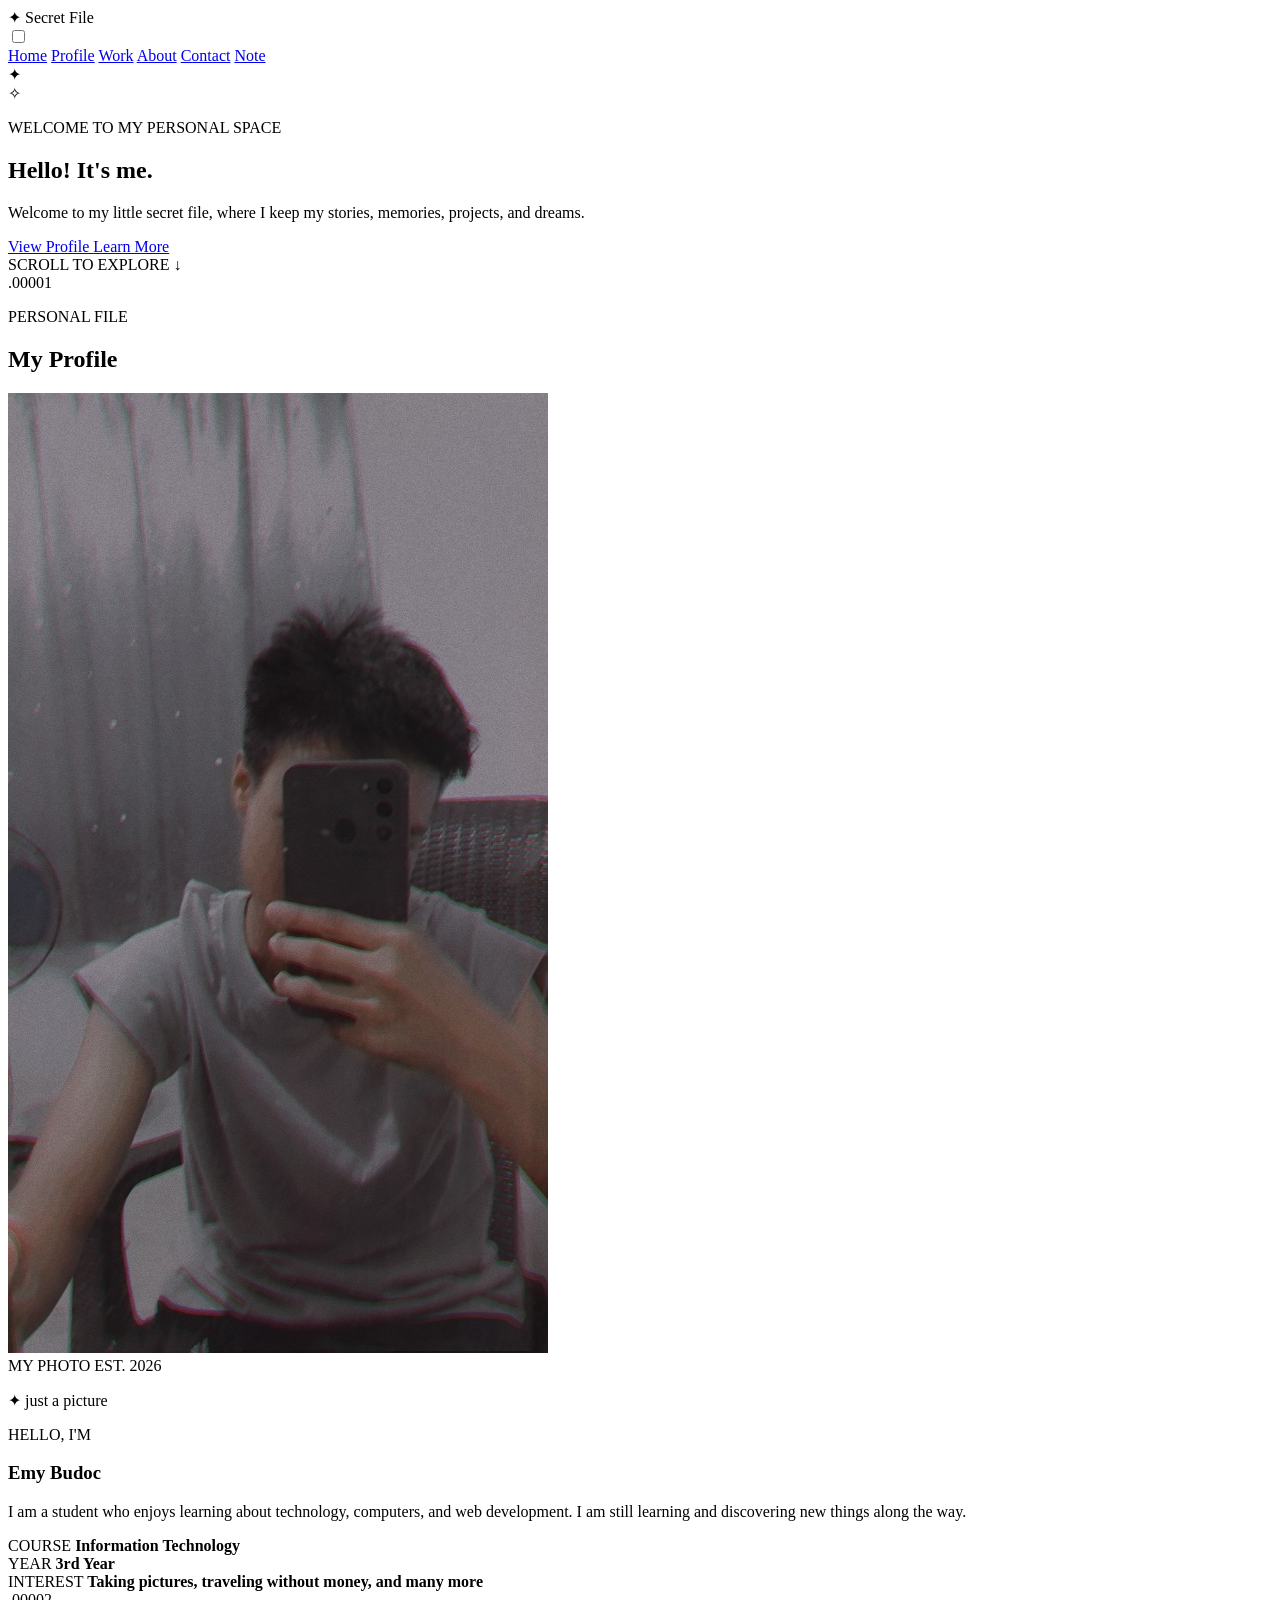
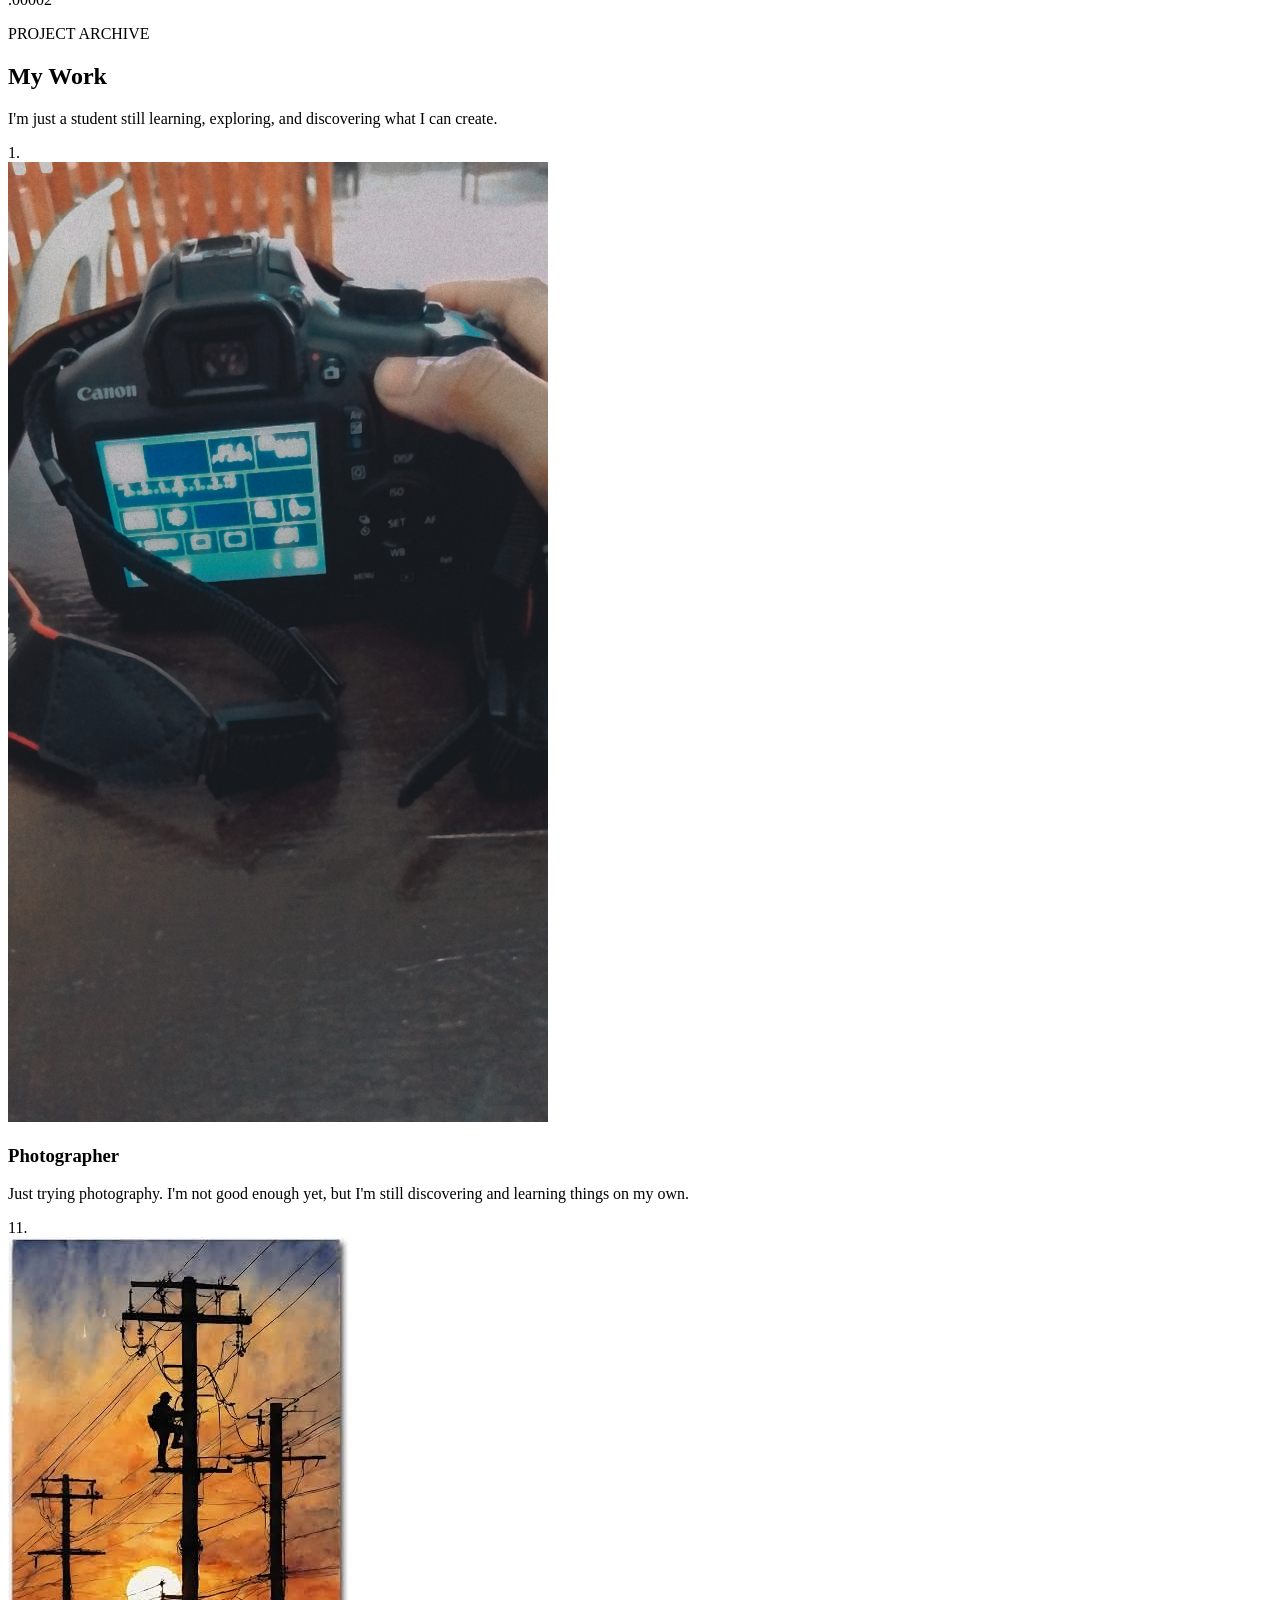
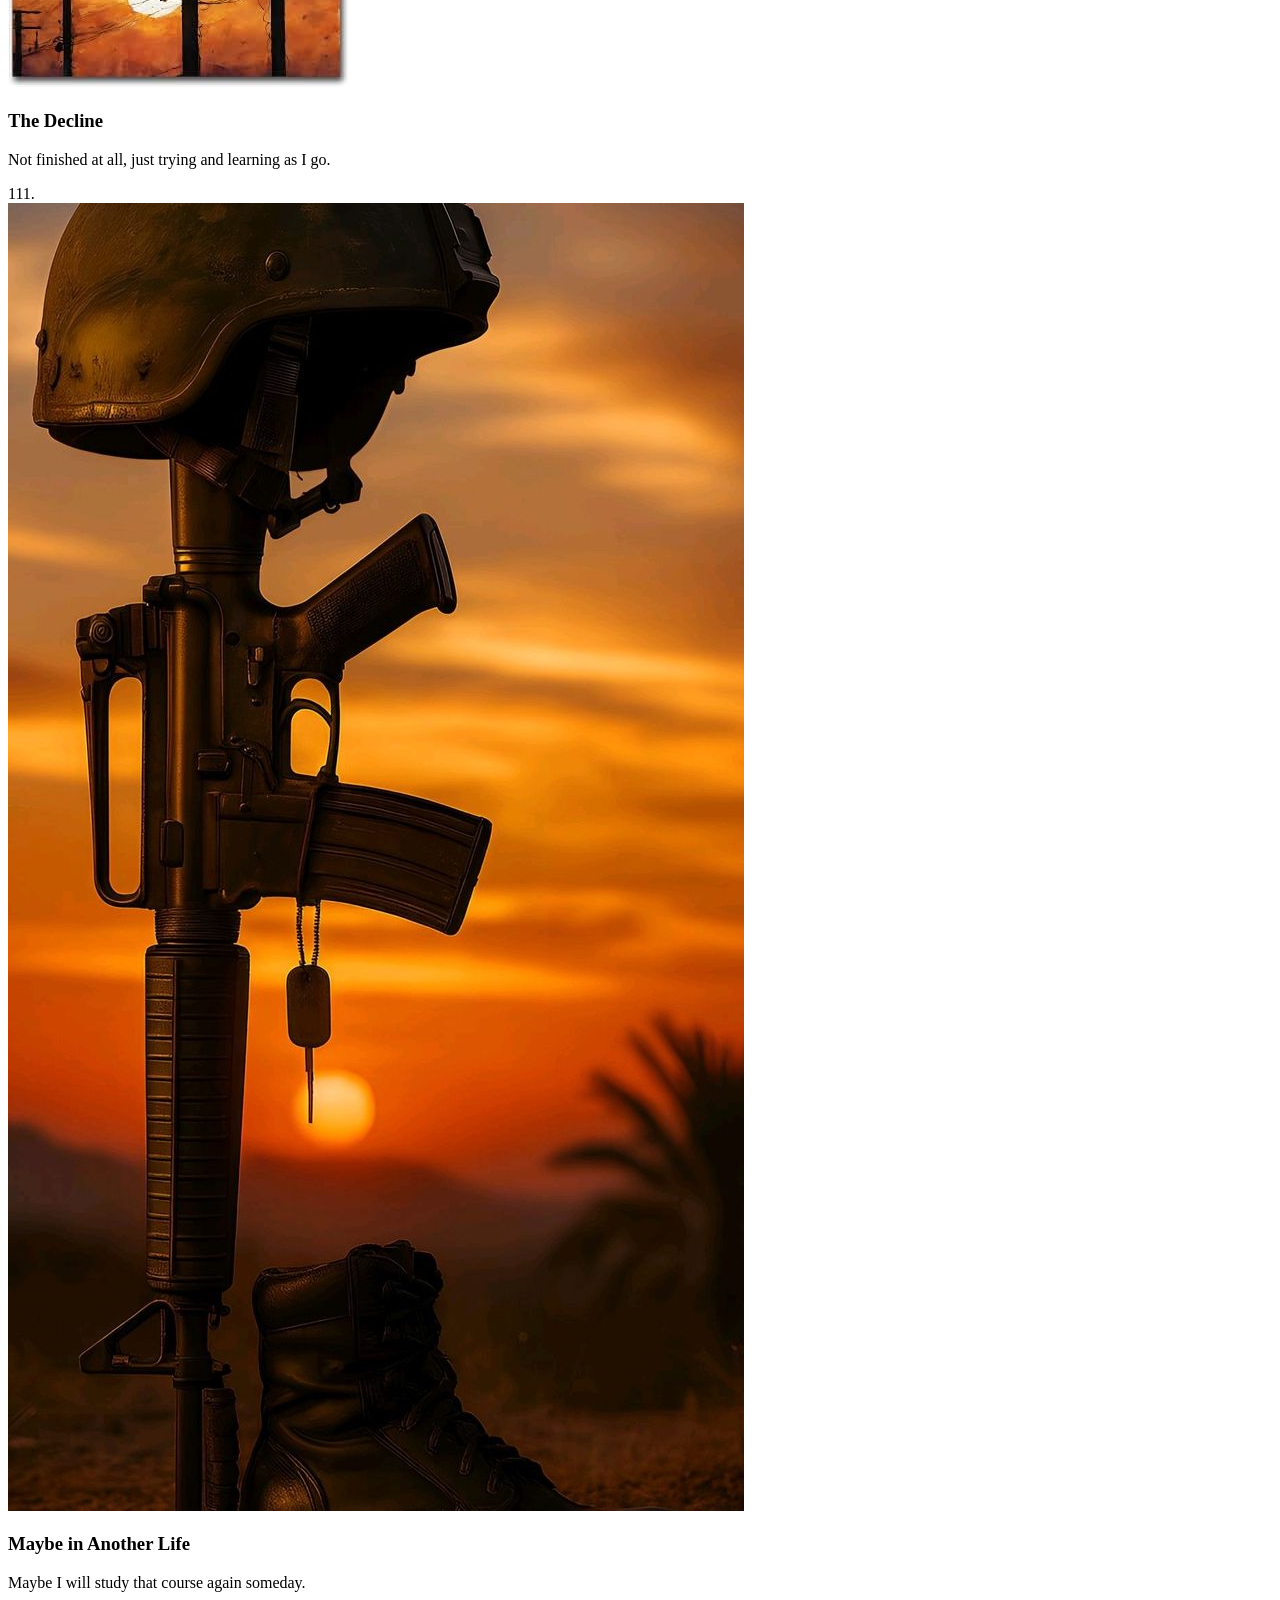
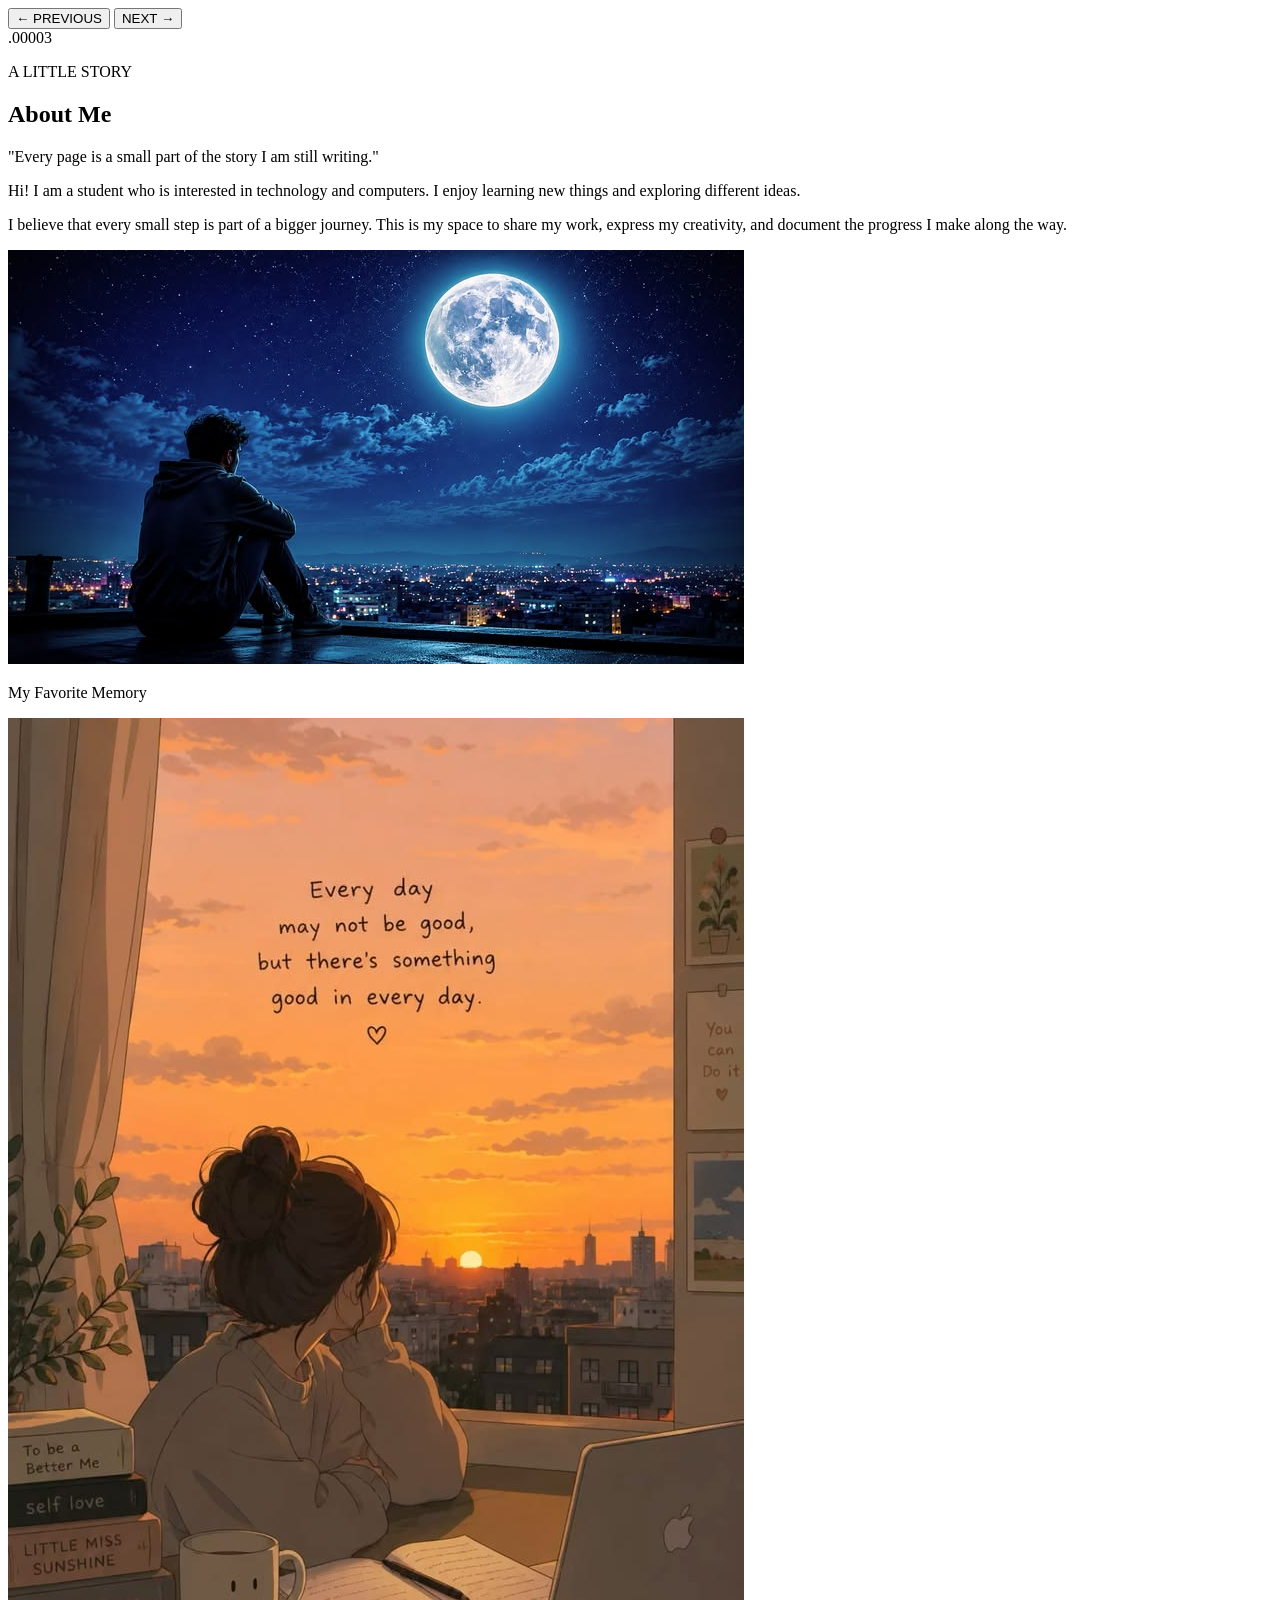
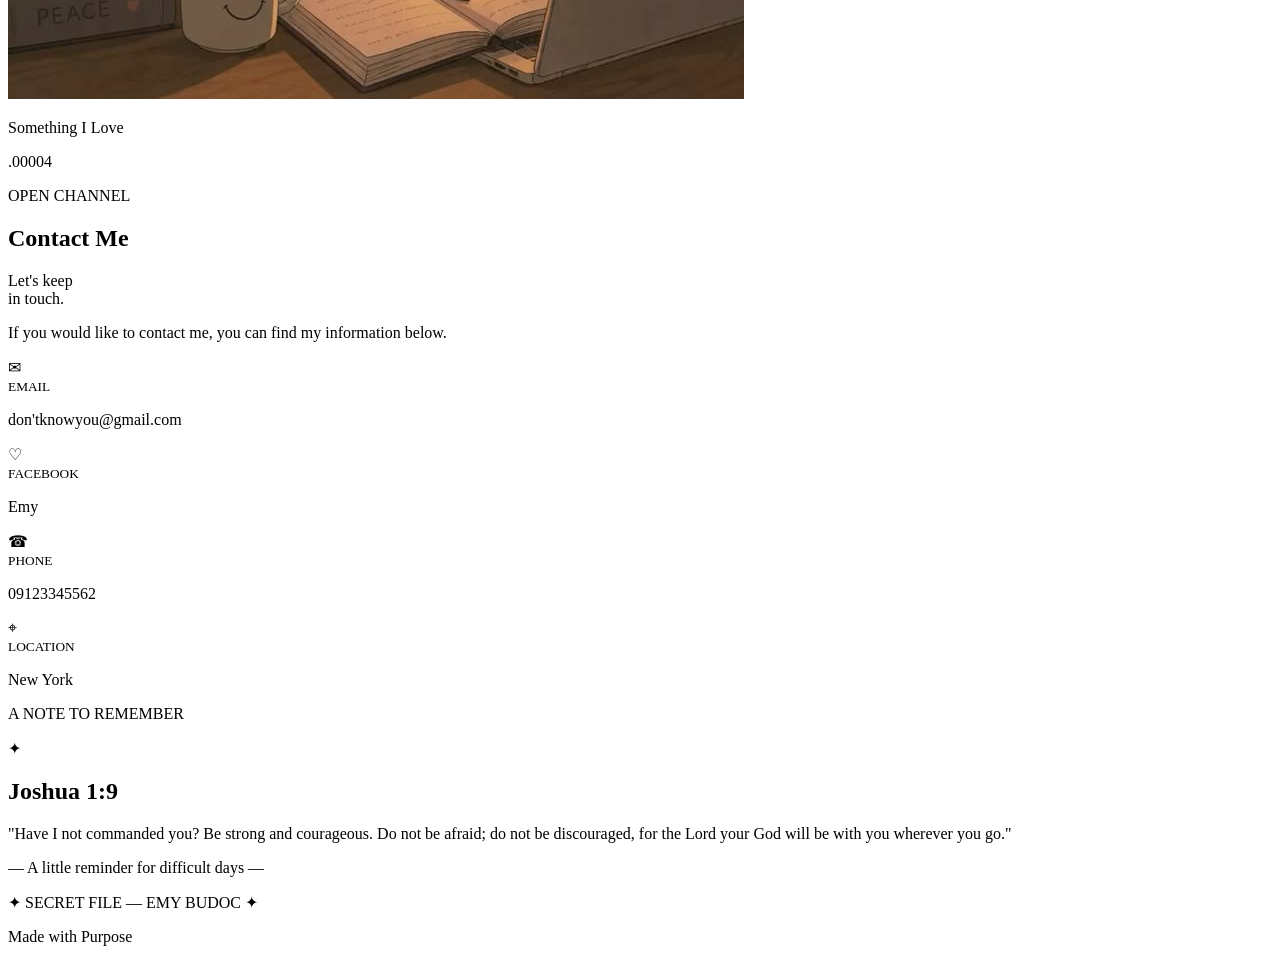
==== index.html @ 449c665f "Add files via upload" ====
<!DOCTYPE html>
<html lang="en">

<head>

    <meta charset="UTF-8">

    <meta name="viewport" content="width=device-width, initial-scale=1.0">

    <title>My Secret File | Emy Budoc</title>

    <link rel="stylesheet" href="Style.css">

    <!-- Google Fonts -->

    <link rel="preconnect" href="https://fonts.googleapis.com">

    <link rel="preconnect" href="https://fonts.gstatic.com" crossorigin>

    <link
        href="https://fonts.googleapis.com/css2?family=Cormorant+Garamond:wght@400;500;600;700&family=Poppins:wght@300;400;500;600&display=swap"
        rel="stylesheet">

</head>


<body>


    <!-- ================= HEADER ================= -->

    <header>

        <div class="logo">
            <span>✦</span> Secret File
        </div>


        <!-- Burger Menu -->

        <div class="menu">

            <input type="checkbox" id="burger">

            <label for="burger" class="burger-icon">

                <span></span>
                <span></span>
                <span></span>

            </label>


            <nav>

                <a href="#home">Home</a>

                <a href="#profile">Profile</a>

                <a href="#work">Work</a>

                <a href="#about">About</a>

                <a href="#contact">Contact</a>

                <a href="#note">Note</a>

            </nav>

        </div>

    </header>



    <!-- ================= HOME ================= -->

    <section class="welcome" id="home">

        <div class="home-decoration">
            ✦
        </div>

        <div class="home-decoration two">
            ✧
        </div>


        <div class="content">

            <p class="small-title">
                WELCOME TO MY PERSONAL SPACE
            </p>


            <h1>
                Hello!
                <span>It's me.</span>
            </h1>


            <div class="line"></div>


            <p class="home-text">

                Welcome to my little secret file,
                where I keep my stories, memories,
                projects, and dreams.

            </p>


            <div class="button">

                <a href="#profile" class="watch">
                    View Profile
                </a>


                <a href="#about" class="subscribe">
                    Learn More
                </a>

            </div>

        </div>


        <div class="scroll-text">
            SCROLL TO EXPLORE ↓
        </div>

    </section>



    <!-- ================= PROFILE ================= -->

    <section
        class="section profile-section"
        id="profile"
    >

        <div class="section-title">

            <span class="number">
                .00001
            </span>


            <div>

                <p class="mini-title">
                    PERSONAL FILE
                </p>


                <h2>
                    My Profile
                </h2>

            </div>

        </div>



        <div class="profile-content">


            <!-- Profile Picture -->

            <div class="profile-picture-area">

                <div class="picture-frame">

                    <div class="tape"></div>


                    <img
                        src="emy.jpg"
                        alt="My Profile Picture"
                    >


                    <div class="picture-caption">

                        <span>
                            MY PHOTO
                        </span>

                        <span>
                            EST. 2026
                        </span>

                    </div>

                </div>


                <p class="photo-note">
                    ✦ just a picture
                </p>

            </div>



            <!-- Profile Information -->

            <div class="profile-info">

                <p class="hello">
                    HELLO, I'M
                </p>


                <h3>

                    Emy

                    <span>
                        Budoc
                    </span>

                </h3>


                <p class="profile-description">

                    I am a student who enjoys learning about
                    technology, computers, and web development.
                    I am still learning and discovering new
                    things along the way.

                </p>



                <div class="profile-details">


                    <div class="detail">

                        <span>
                            COURSE
                        </span>

                        <strong>
                            Information Technology
                        </strong>

                    </div>


                    <div class="detail">

                        <span>
                            YEAR
                        </span>

                        <strong>
                            3rd Year
                        </strong>

                    </div>


                    <div class="detail">

                        <span>
                            INTEREST
                        </span>

                        <strong>
                            Taking pictures, traveling without
                            money, and many more
                        </strong>

                    </div>


                </div>

            </div>

        </div>

    </section>



    <!-- ================= WORK ================= -->

    <section
        class="section work-section"
        id="work"
    >


        <div class="section-title">

            <span class="number">
                .00002
            </span>


            <div>

                <p class="mini-title">
                    PROJECT ARCHIVE
                </p>


                <h2>
                    My Work
                </h2>

            </div>

        </div>



        <p class="section-intro">

            I'm just a student still learning, exploring,
            and discovering what I can create.

        </p>



        <!-- =================================================
             PROJECT SLIDER
        ================================================== -->

        <div
            class="work-container"
            id="workContainer"
        >


            <!-- ================= WORK 01 ================= -->

            <div class="work-card">

                <div class="card-number">
                    1.
                </div>


                <div class="work-photo">

                    <img
                        src="ems.jpg"
                        alt="Photography Project"
                    >

                </div>


                <h3>
                    Photographer
                </h3>


                <p>

                    Just trying photography. I'm not good enough
                    yet, but I'm still discovering and learning
                    things on my own.

                </p>


                <span class="card-line"></span>

            </div>



            <!-- ================= WORK 02 ================= -->

            <div class="work-card">

                <div class="card-number">
                    11.
                </div>


                <div class="work-photo">

                    <img
                        src="kkk.jpeg"
                        alt="My Project"
                    >

                </div>


                <h3>
                    The Decline
                </h3>


                <p>

                    Not finished at all, just trying and learning
                    as I go.

                </p>


                <span class="card-line"></span>

            </div>



            <!-- ================= WORK 03 ================= -->

            <div class="work-card">

                <div class="card-number">
                    111.
                </div>


                <div class="work-photo">

                    <img
                        src="ttt.jpeg"
                        alt="My Project"
                    >

                </div>


                <h3>
                    Maybe in Another Life
                </h3>


                <p>

                    Maybe I will study that course again someday.

                </p>


                <span class="card-line"></span>

            </div>


        </div>



        <!-- =================================================
             PREVIOUS / NEXT BUTTONS
        ================================================== -->

        <div class="work-next">

            <button
                type="button"
                id="workPrev"
            >
                ← PREVIOUS
            </button>


            <button
                type="button"
                id="workNext"
            >
                NEXT →
            </button>

        </div>


    </section>



    <!-- ================= ABOUT ================= -->

    <section
        class="section about-section"
        id="about"
    >


        <div class="section-title">

            <span class="number">
                .00003
            </span>


            <div>

                <p class="mini-title">
                    A LITTLE STORY
                </p>


                <h2>
                    About Me
                </h2>

            </div>

        </div>



        <div class="about-content">


            <div class="about-text">

                <p class="quote">

                    "Every page is a small part of the
                    story I am still writing."

                </p>


                <p>

                    Hi! I am a student who is interested in
                    technology and computers. I enjoy learning
                    new things and exploring different ideas.

                </p>


                <p>

                    I believe that every small step is part
                    of a bigger journey. This is my space to
                    share my work, express my creativity,
                    and document the progress I make along
                    the way.

                </p>

            </div>



            <div class="about-gallery">


                <!-- PHOTO 01 -->

                <div class="about-photo photo-one">

                    <div class="about-photo-image">

                        <img
                            src="jjj.jpg"
                            alt="My Favorite Memory"
                        >

                    </div>


                    <p>
                        My Favorite Memory
                    </p>

                </div>



                <!-- PHOTO 02 -->

                <div class="about-photo photo-three">

                    <div class="about-photo-image">

                        <img
                            src="aaa.jpeg"
                            alt="Something I Love"
                        >

                    </div>


                    <p>
                        Something I Love
                    </p>

                </div>


            </div>

        </div>

    </section>



    <!-- ================= CONTACT ================= -->

    <section
        class="section contact-section"
        id="contact"
    >


        <div class="section-title">

            <span class="number">
                .00004
            </span>


            <div>

                <p class="mini-title">
                    OPEN CHANNEL
                </p>


                <h2>
                    Contact Me
                </h2>

            </div>

        </div>



        <div class="contact-content">


            <div class="contact-intro">

                <p class="contact-big">

                    Let's keep<br>

                    <span>
                        in touch.
                    </span>

                </p>


                <p>

                    If you would like to contact me,
                    you can find my information below.

                </p>

            </div>



            <div class="contact-list">


                <div class="contact-item">

                    <span class="contact-icon">
                        ✉
                    </span>


                    <div>

                        <small>
                            EMAIL
                        </small>


                        <p>
                            don'tknowyou@gmail.com
                        </p>

                    </div>

                </div>



                <div class="contact-item">

                    <span class="contact-icon">
                        ♡
                    </span>


                    <div>

                        <small>
                            FACEBOOK
                        </small>


                        <p>
                            Emy
                        </p>

                    </div>

                </div>



                <div class="contact-item">

                    <span class="contact-icon">
                        ☎
                    </span>


                    <div>

                        <small>
                            PHONE
                        </small>


                        <p>
                            09123345562
                        </p>

                    </div>

                </div>



                <div class="contact-item">

                    <span class="contact-icon">
                        ⌖
                    </span>


                    <div>

                        <small>
                            LOCATION
                        </small>


                        <p>
                            New York
                        </p>

                    </div>

                </div>


            </div>

        </div>

    </section>



    <!-- ================= NOTE ================= -->

    <section
        class="section note-section"
        id="note"
    >


        <div class="note-paper">

            <div class="paper-tape"></div>


            <p class="note-label">
                A NOTE TO REMEMBER
            </p>


            <div class="note-star">
                ✦
            </div>


            <h2>
                Joshua 1:9
            </h2>


            <div class="note-line"></div>


            <p class="verse">

                "Have I not commanded you? Be strong and courageous.
                Do not be afraid; do not be discouraged, for the
                Lord your God will be with you wherever you go."

            </p>


            <p class="note-footer">

                — A little reminder for difficult days —

            </p>

        </div>

    </section>



    <!-- ================= FOOTER ================= -->

    <footer>

        <p>
            ✦ SECRET FILE — EMY BUDOC ✦
        </p>


        <p class="footer-small">
            Made with Purpose
        </p>

    </footer>



    <!-- =================================================
         PROJECT SLIDER JAVASCRIPT
    ================================================== -->

    <script>

        const workContainer =
            document.getElementById("workContainer");

        const workNext =
            document.getElementById("workNext");

        const workPrev =
            document.getElementById("workPrev");


        /*
         * NEXT PROJECT
         */

        workNext.addEventListener("click", function () {

            const card =
                workContainer.querySelector(".work-card");

            if (!card) return;


            const cardWidth =
                card.offsetWidth;

            const gap = 15;


            workContainer.scrollBy({

                left:
                    cardWidth + gap,

                behavior:
                    "smooth"

            });

        });



        /*
         * PREVIOUS PROJECT
         */

        workPrev.addEventListener("click", function () {

            const card =
                workContainer.querySelector(".work-card");

            if (!card) return;


            const cardWidth =
                card.offsetWidth;

            const gap = 15;


            workContainer.scrollBy({

                left:
                    -(cardWidth + gap),

                behavior:
                    "smooth"

            });

        });

    </script>


</body>

</html>
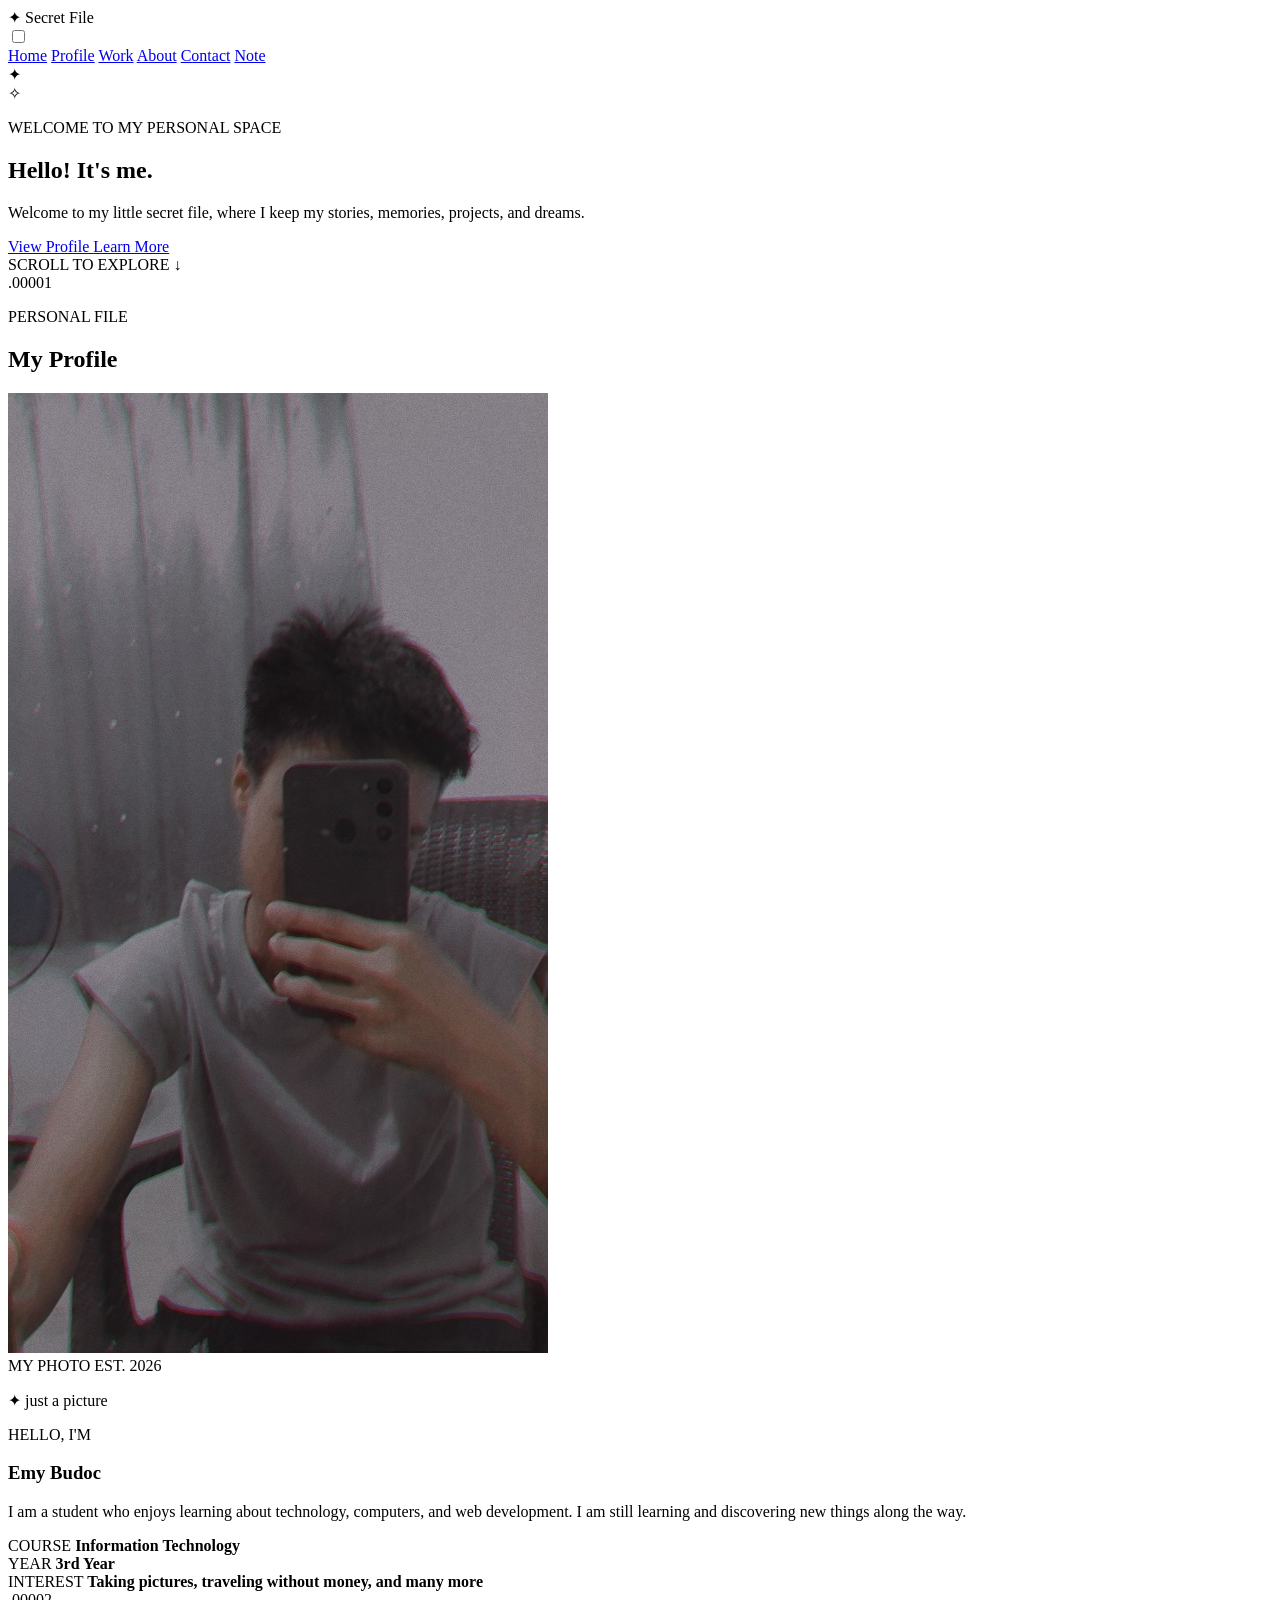
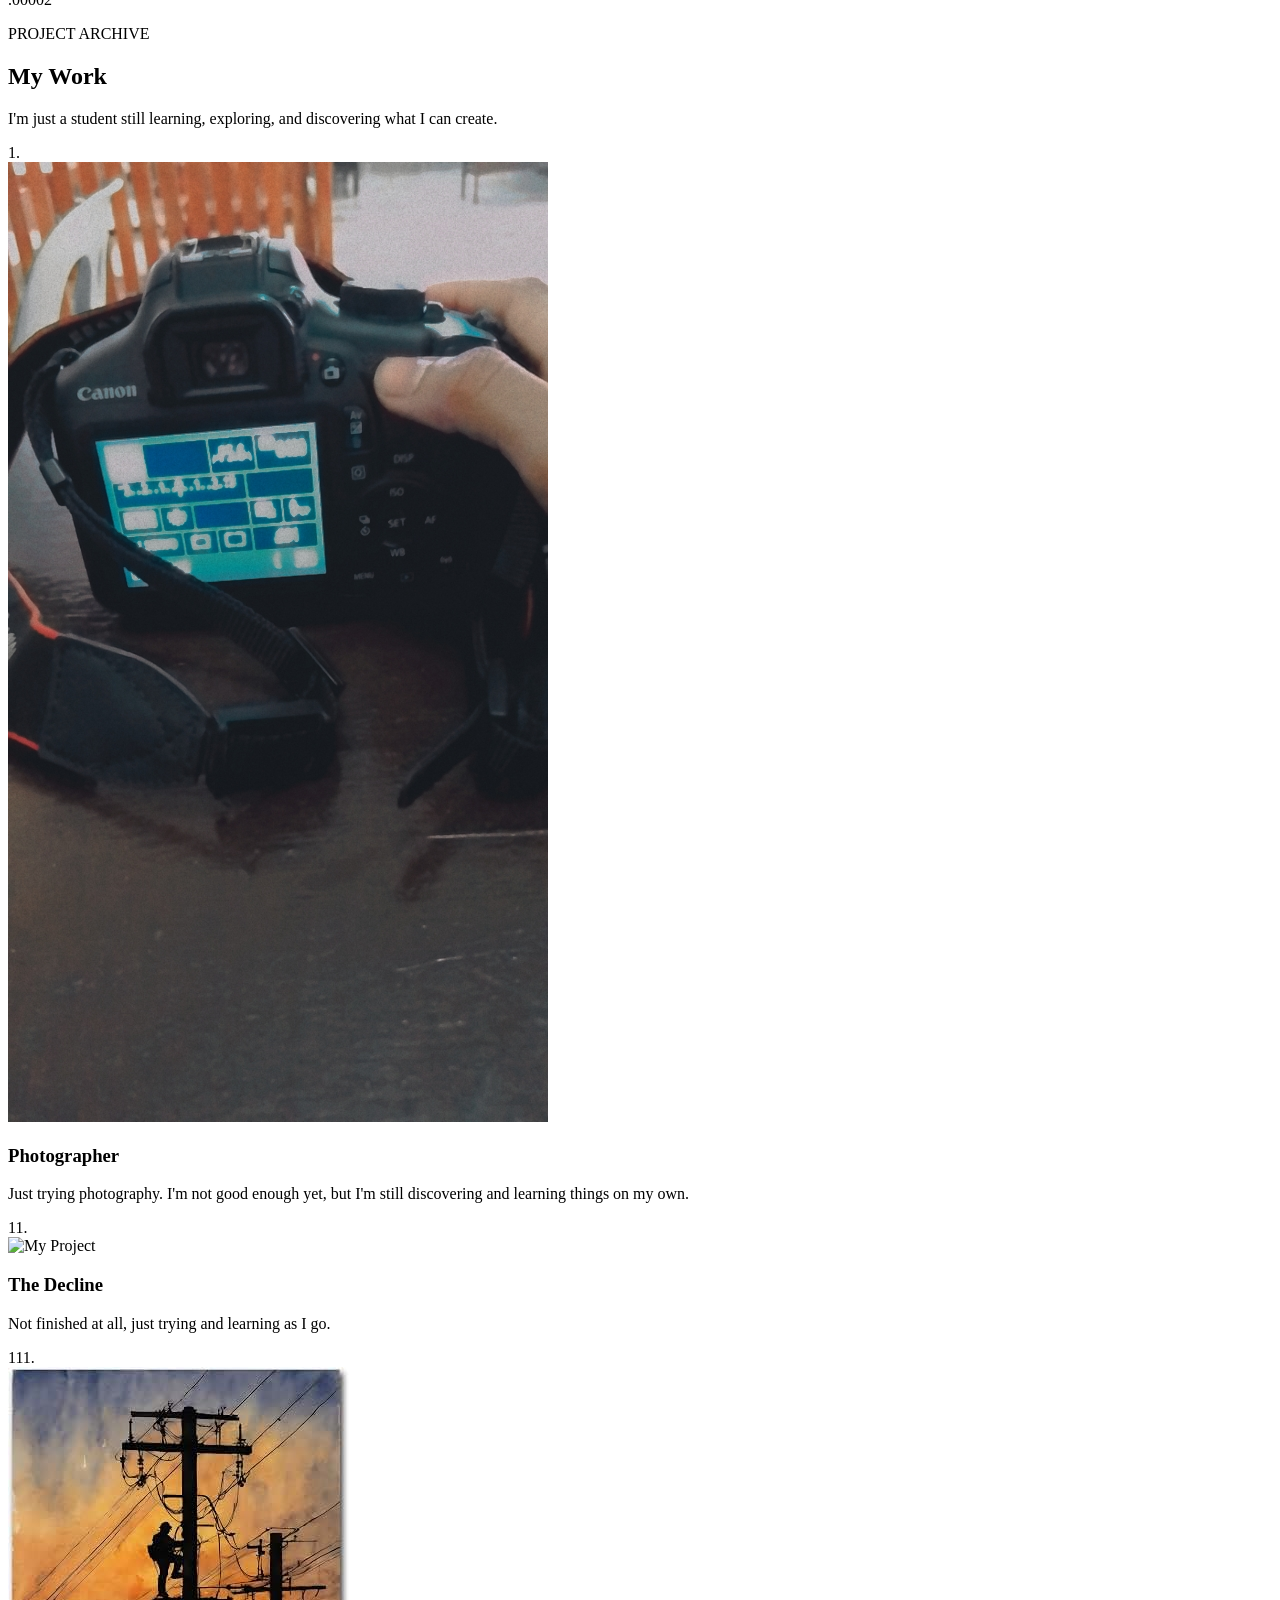
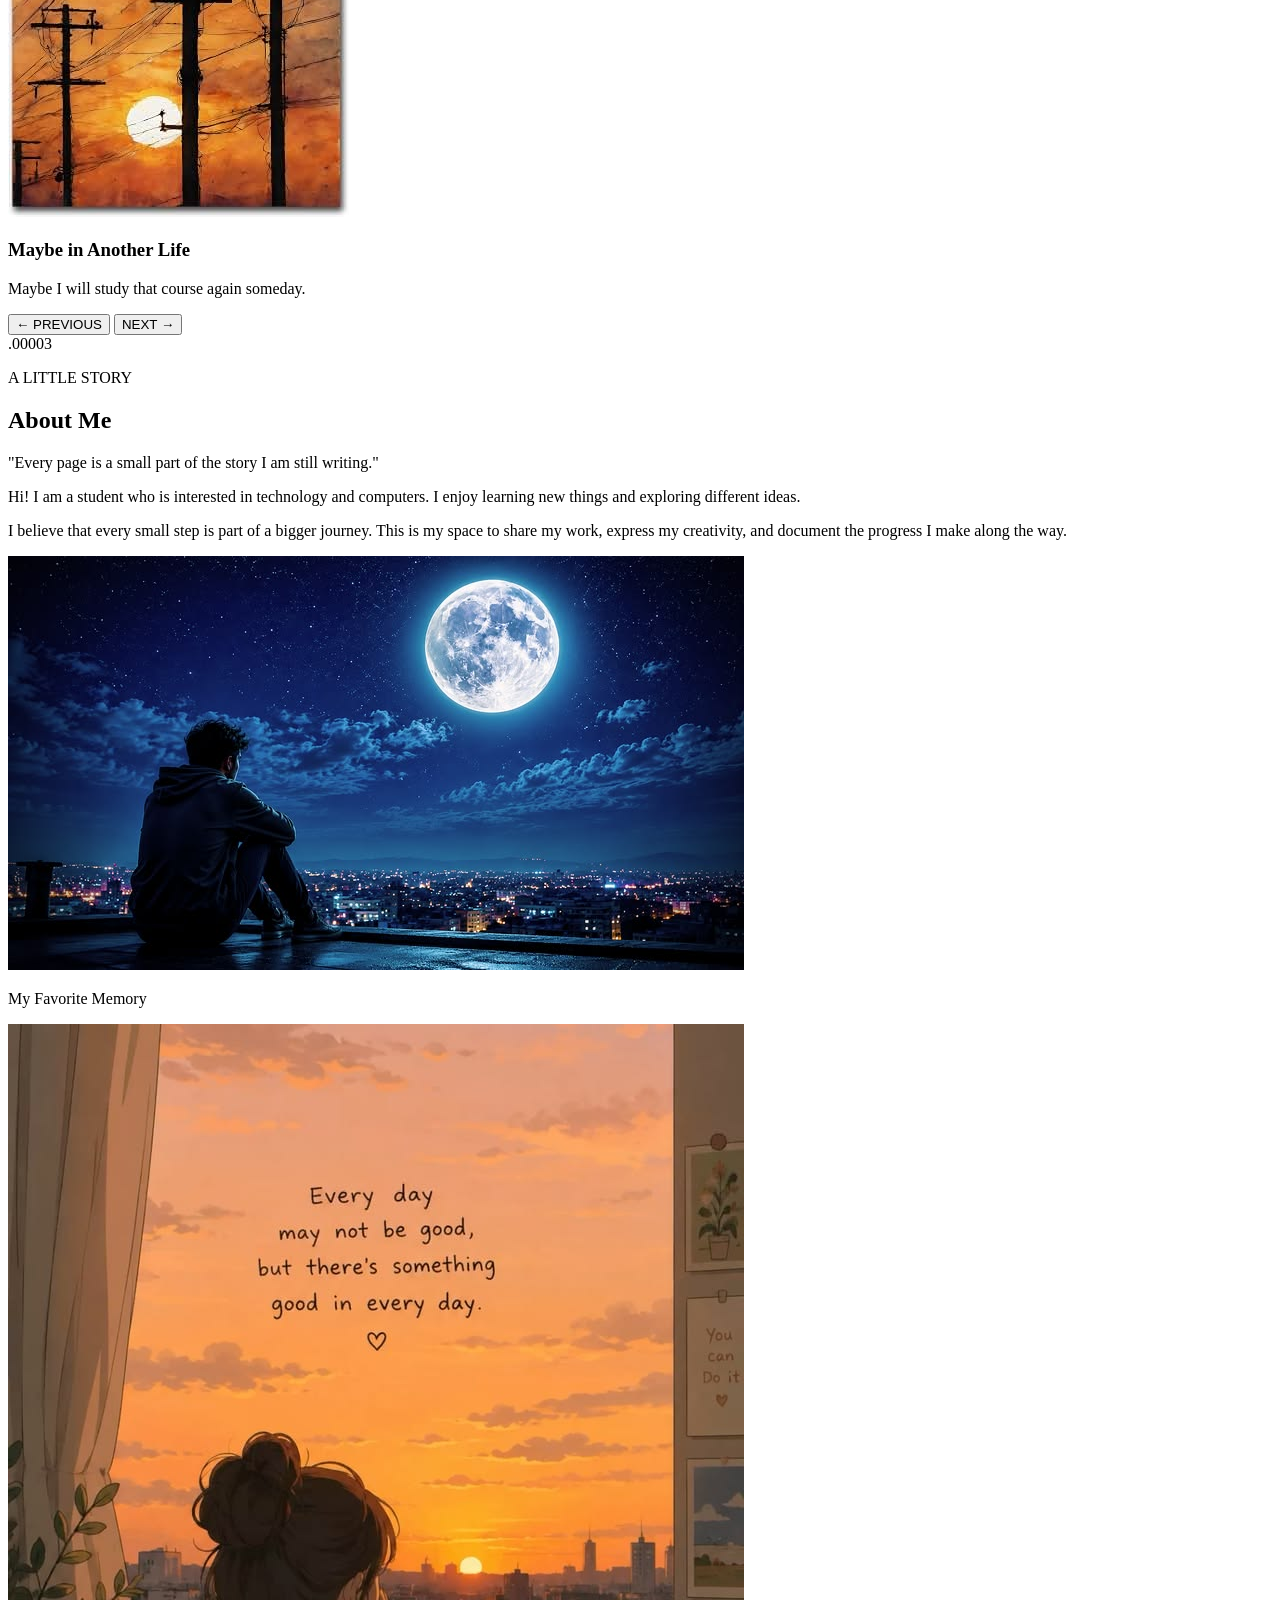
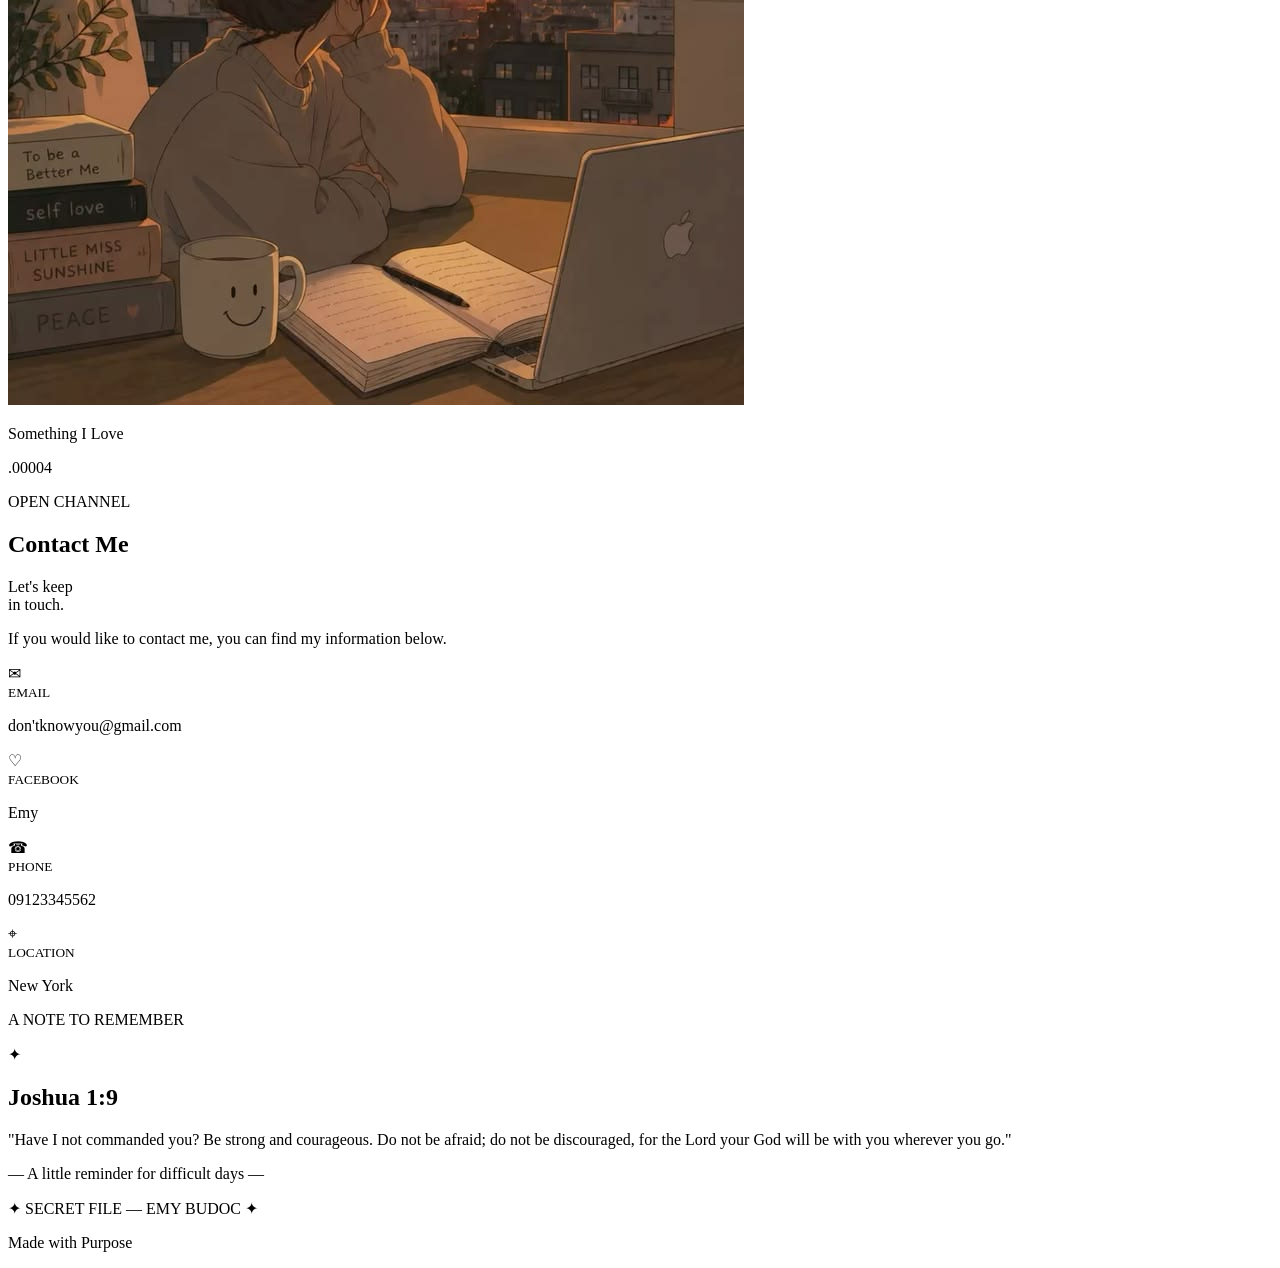
==== commit a8ded825: "commit" ====
--- a/index.html
+++ b/index.html
@@ -393,7 +393,7 @@
                 <div class="work-photo">
 
                     <img
-                        src="kkk.jpeg"
+                        src="jjj.jpeg"
                         alt="My Project"
                     >
 
@@ -431,7 +431,7 @@
                 <div class="work-photo">
 
                     <img
-                        src="ttt.jpeg"
+                        src="kkk.jpeg"
                         alt="My Project"
                     >
 
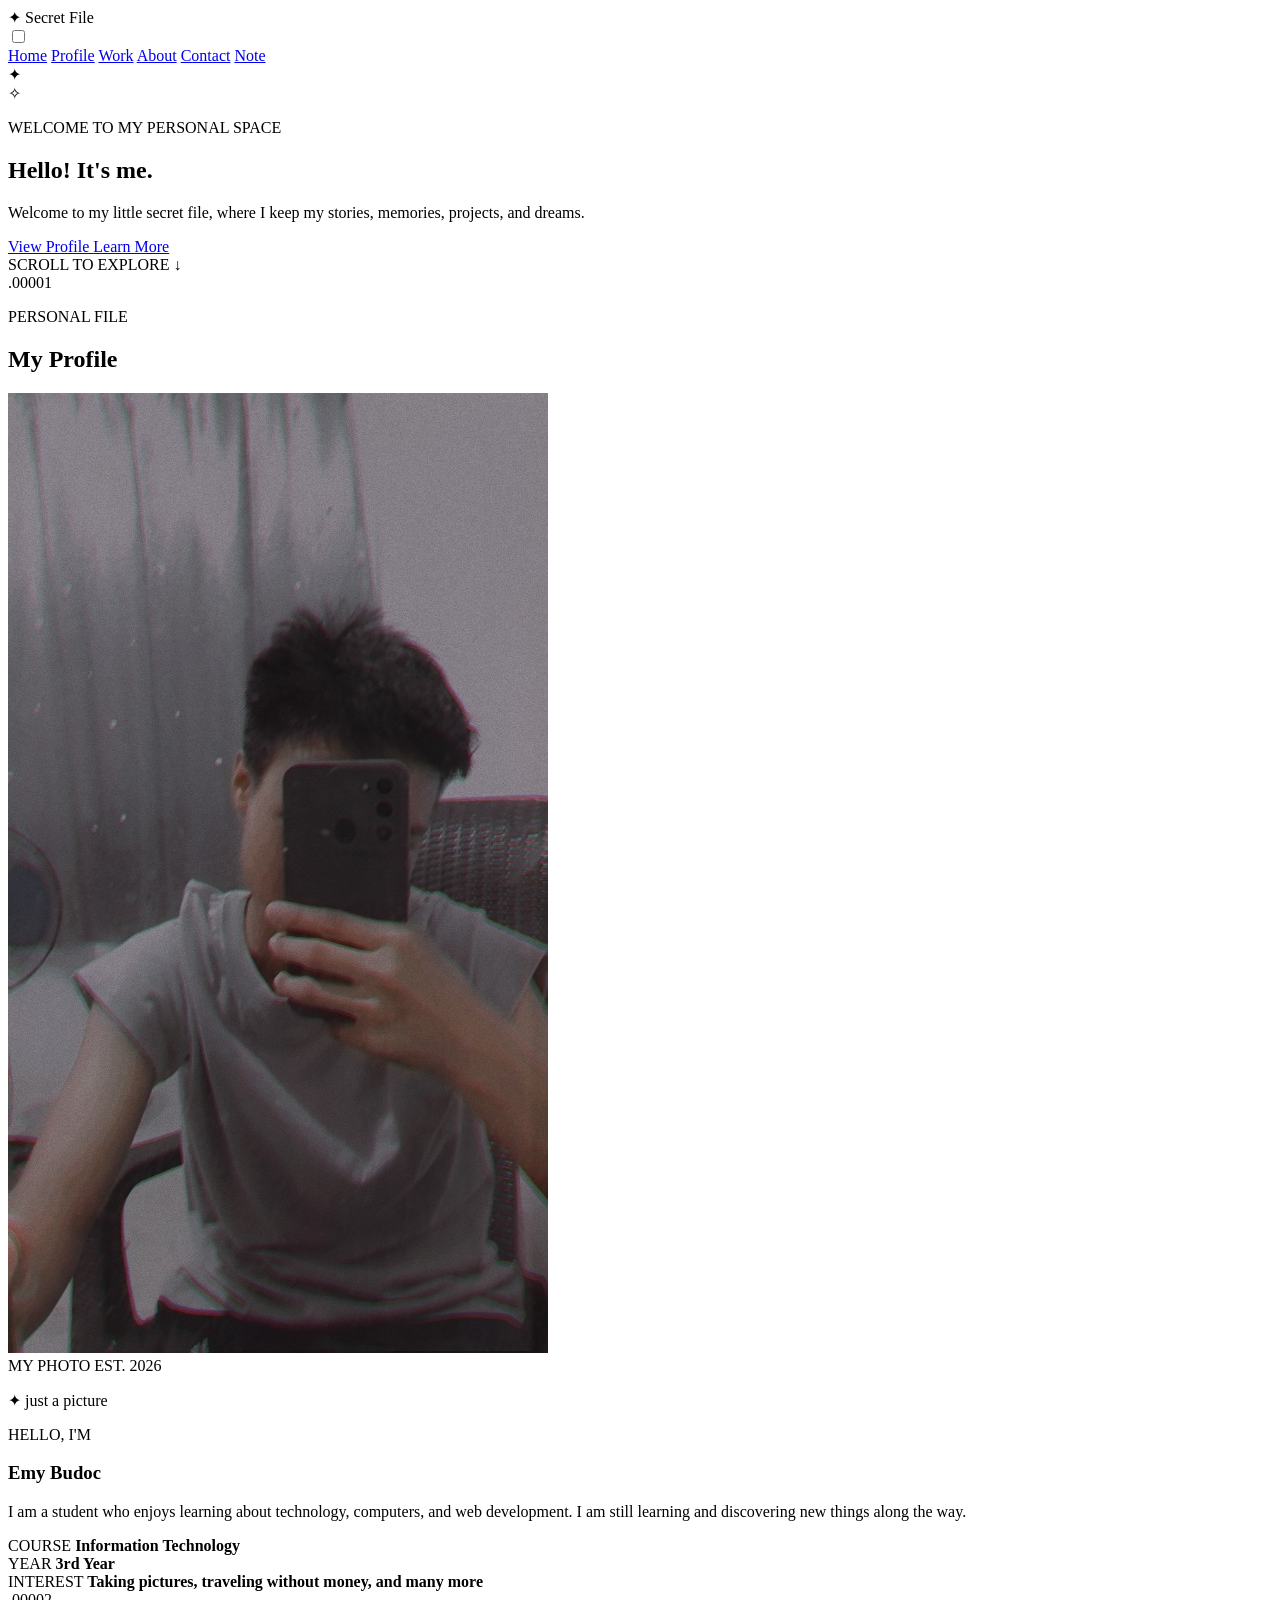
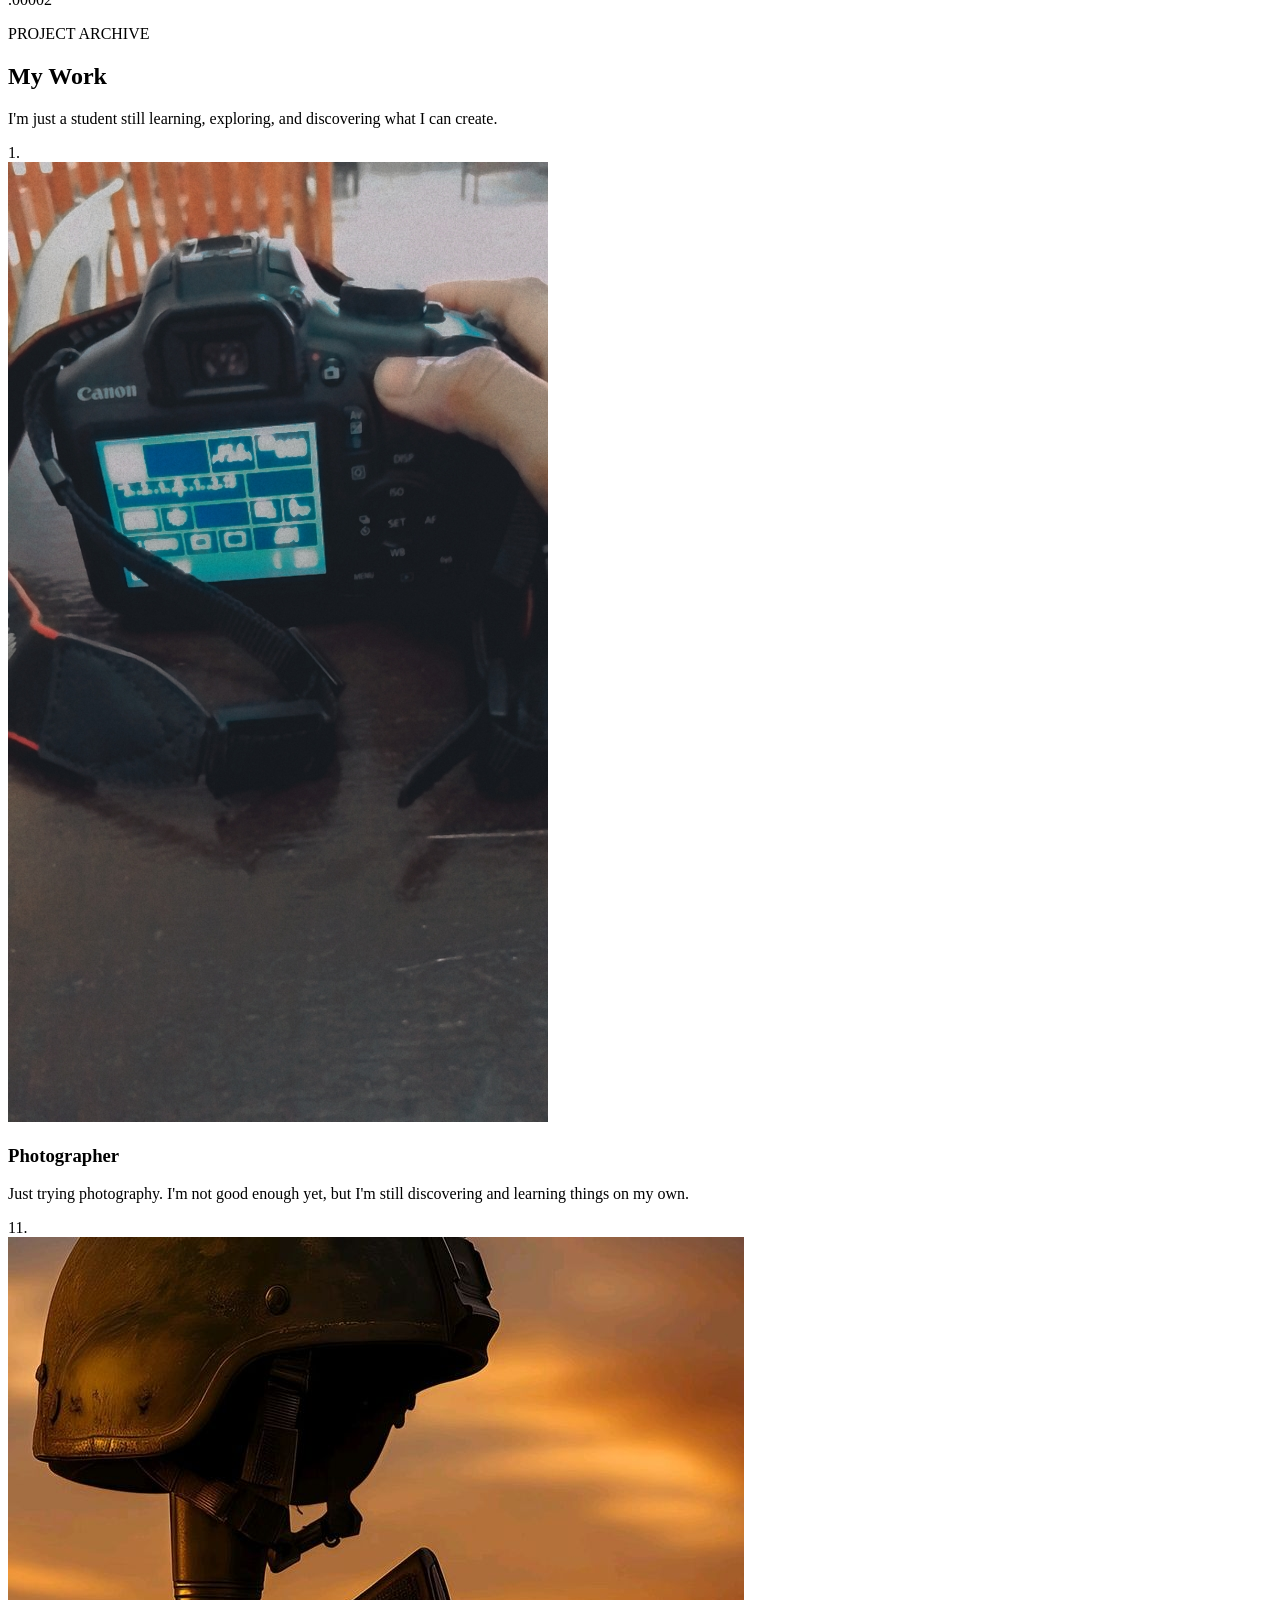
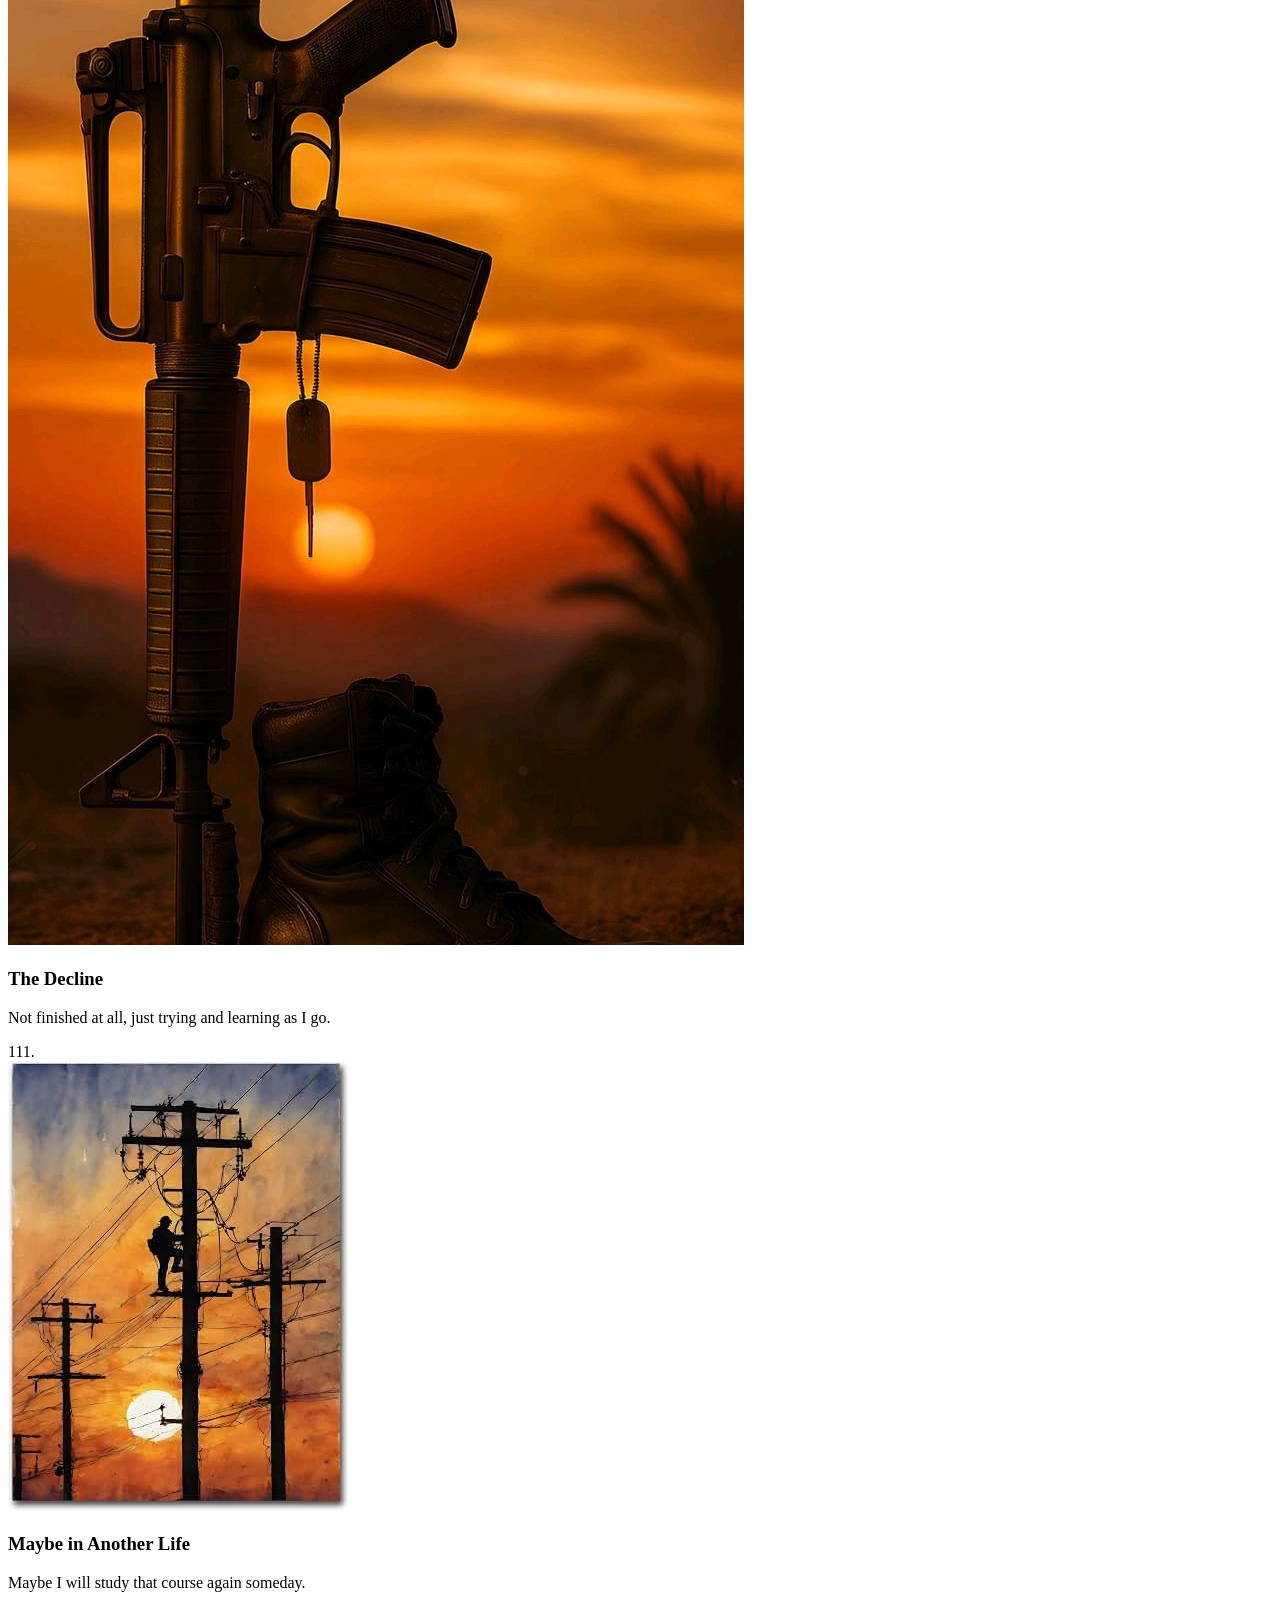
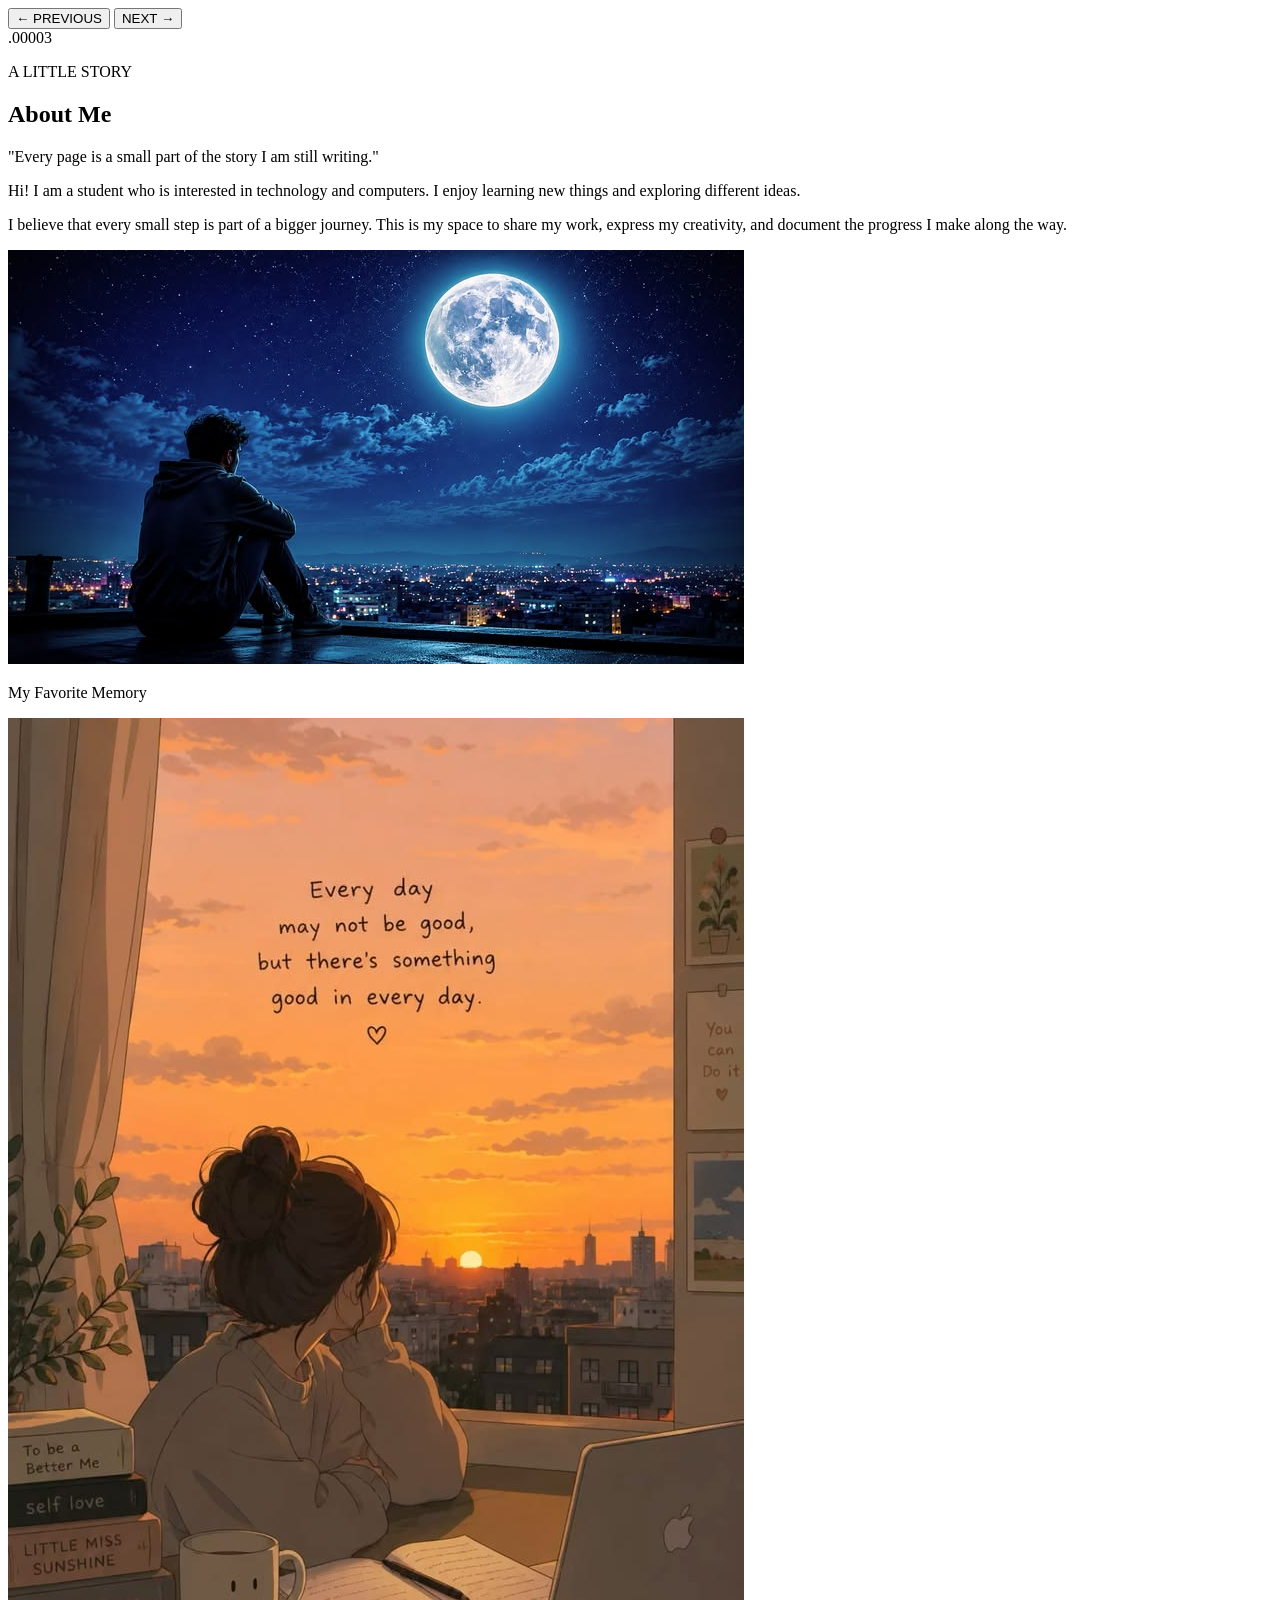
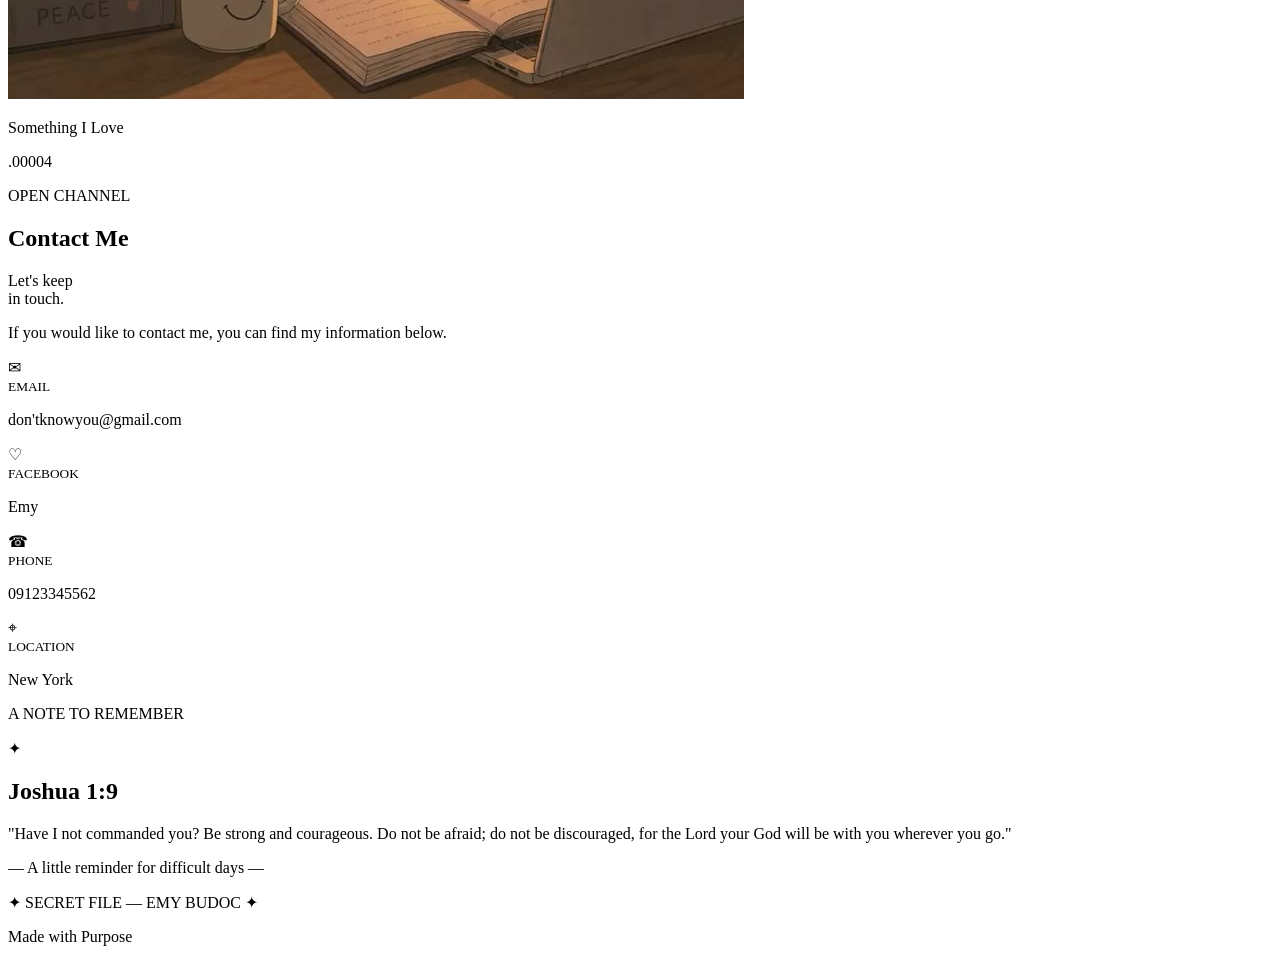
==== commit 0ff6fd52: "commit" ====
--- a/index.html
+++ b/index.html
@@ -393,7 +393,7 @@
                 <div class="work-photo">
 
                     <img
-                        src="jjj.jpeg"
+                        src="ttt.jpeg"
                         alt="My Project"
                     >
 
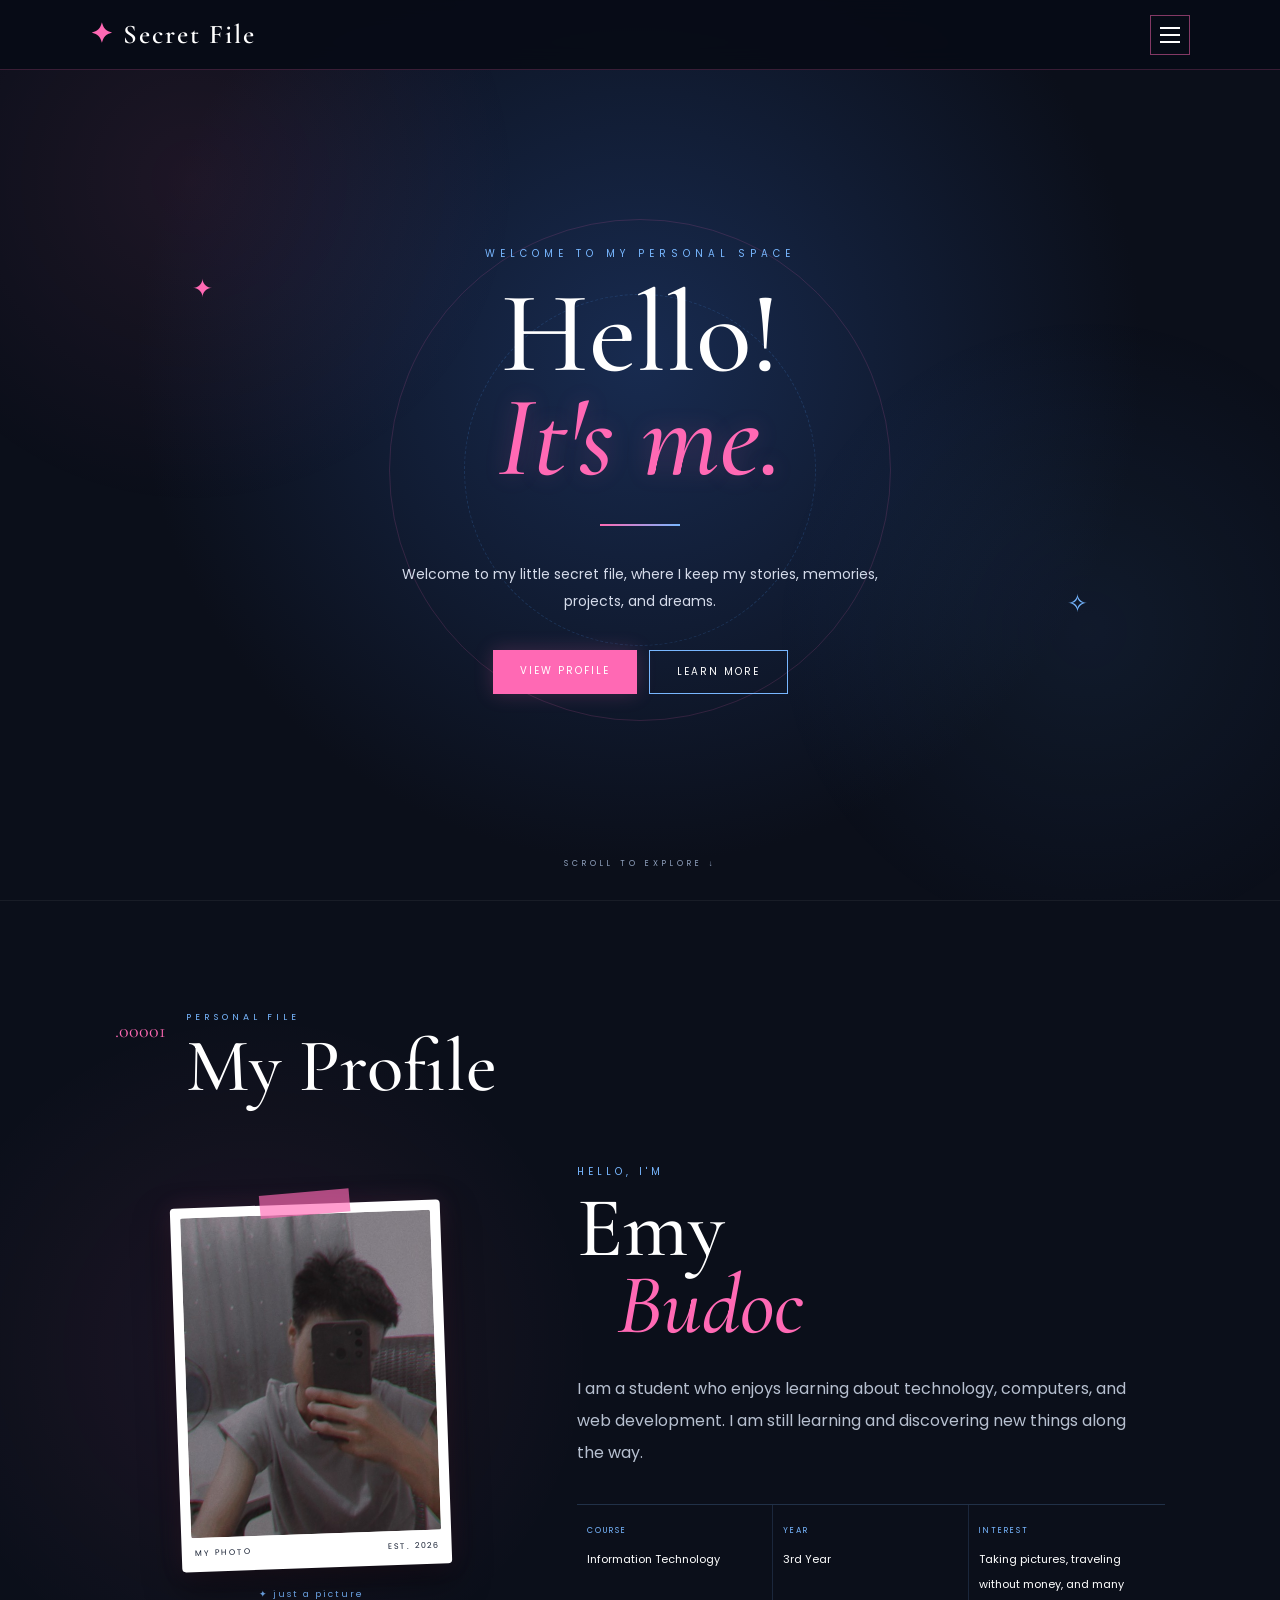
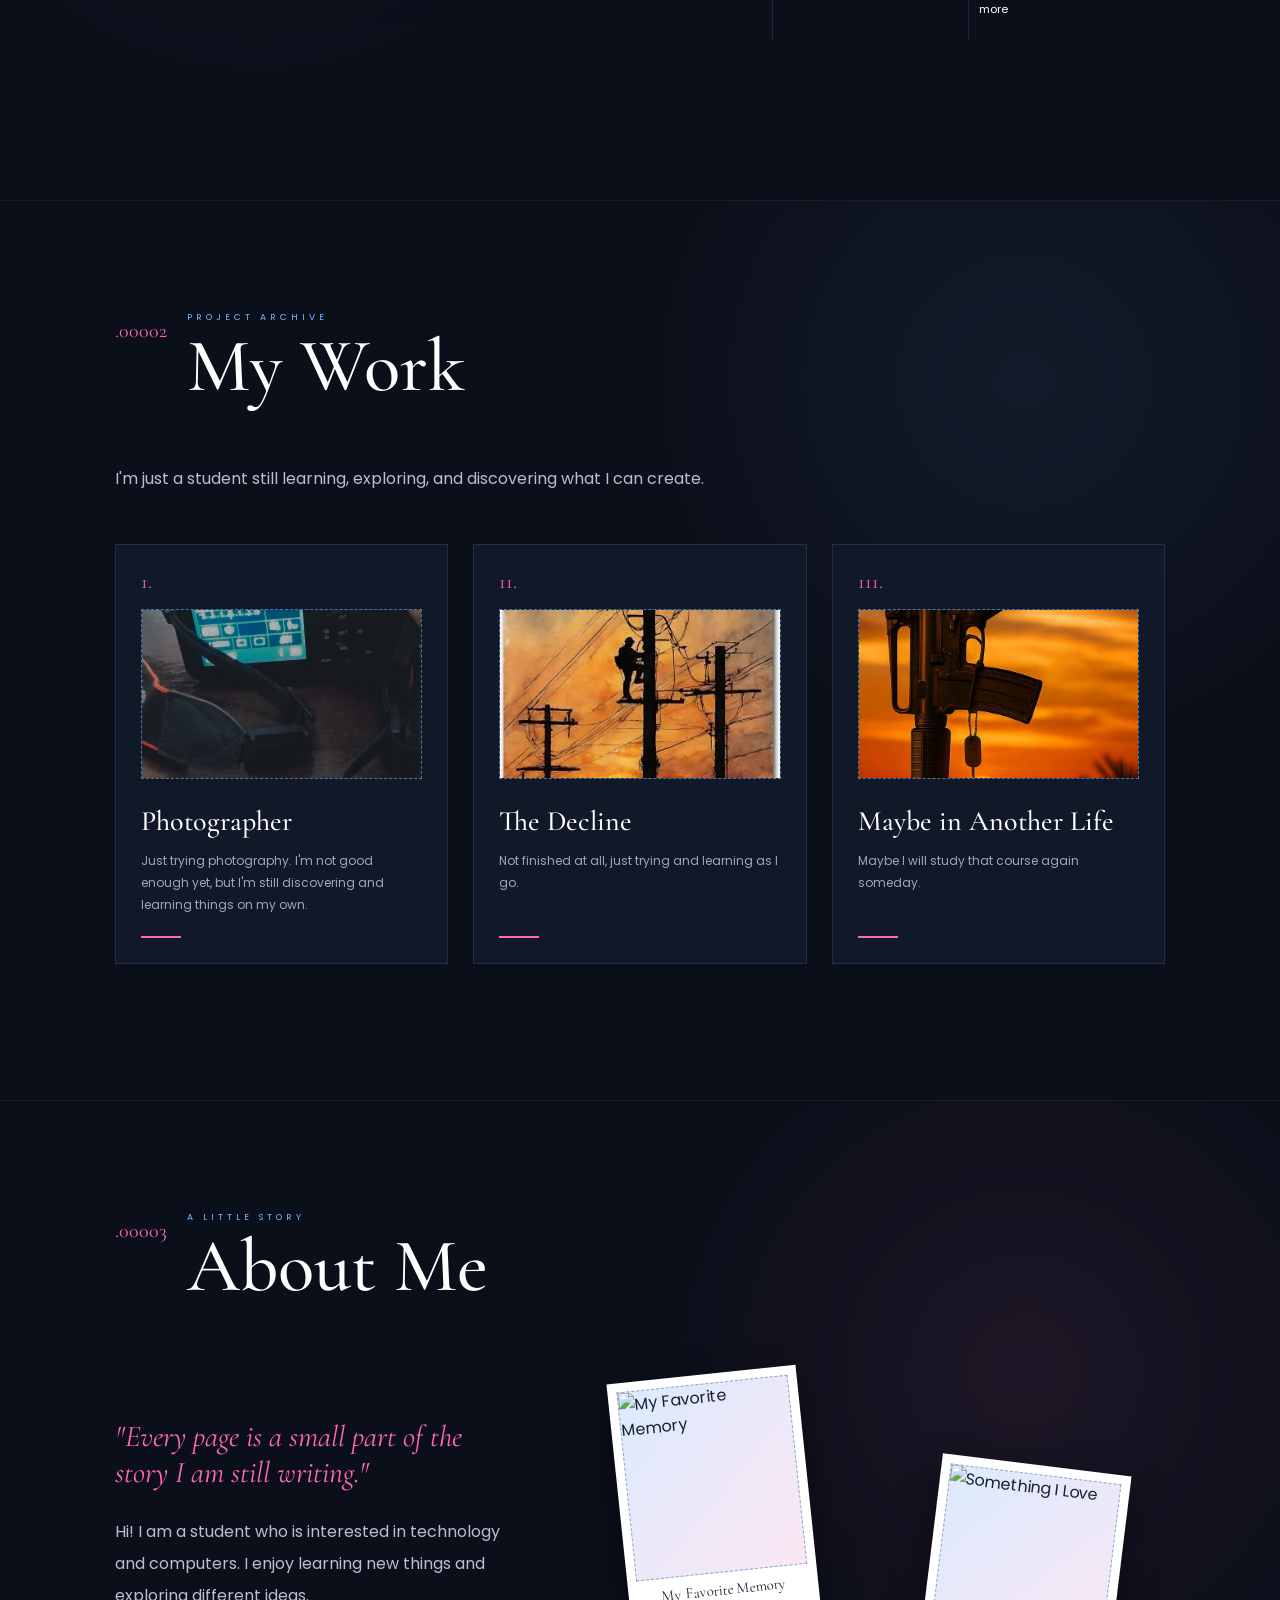
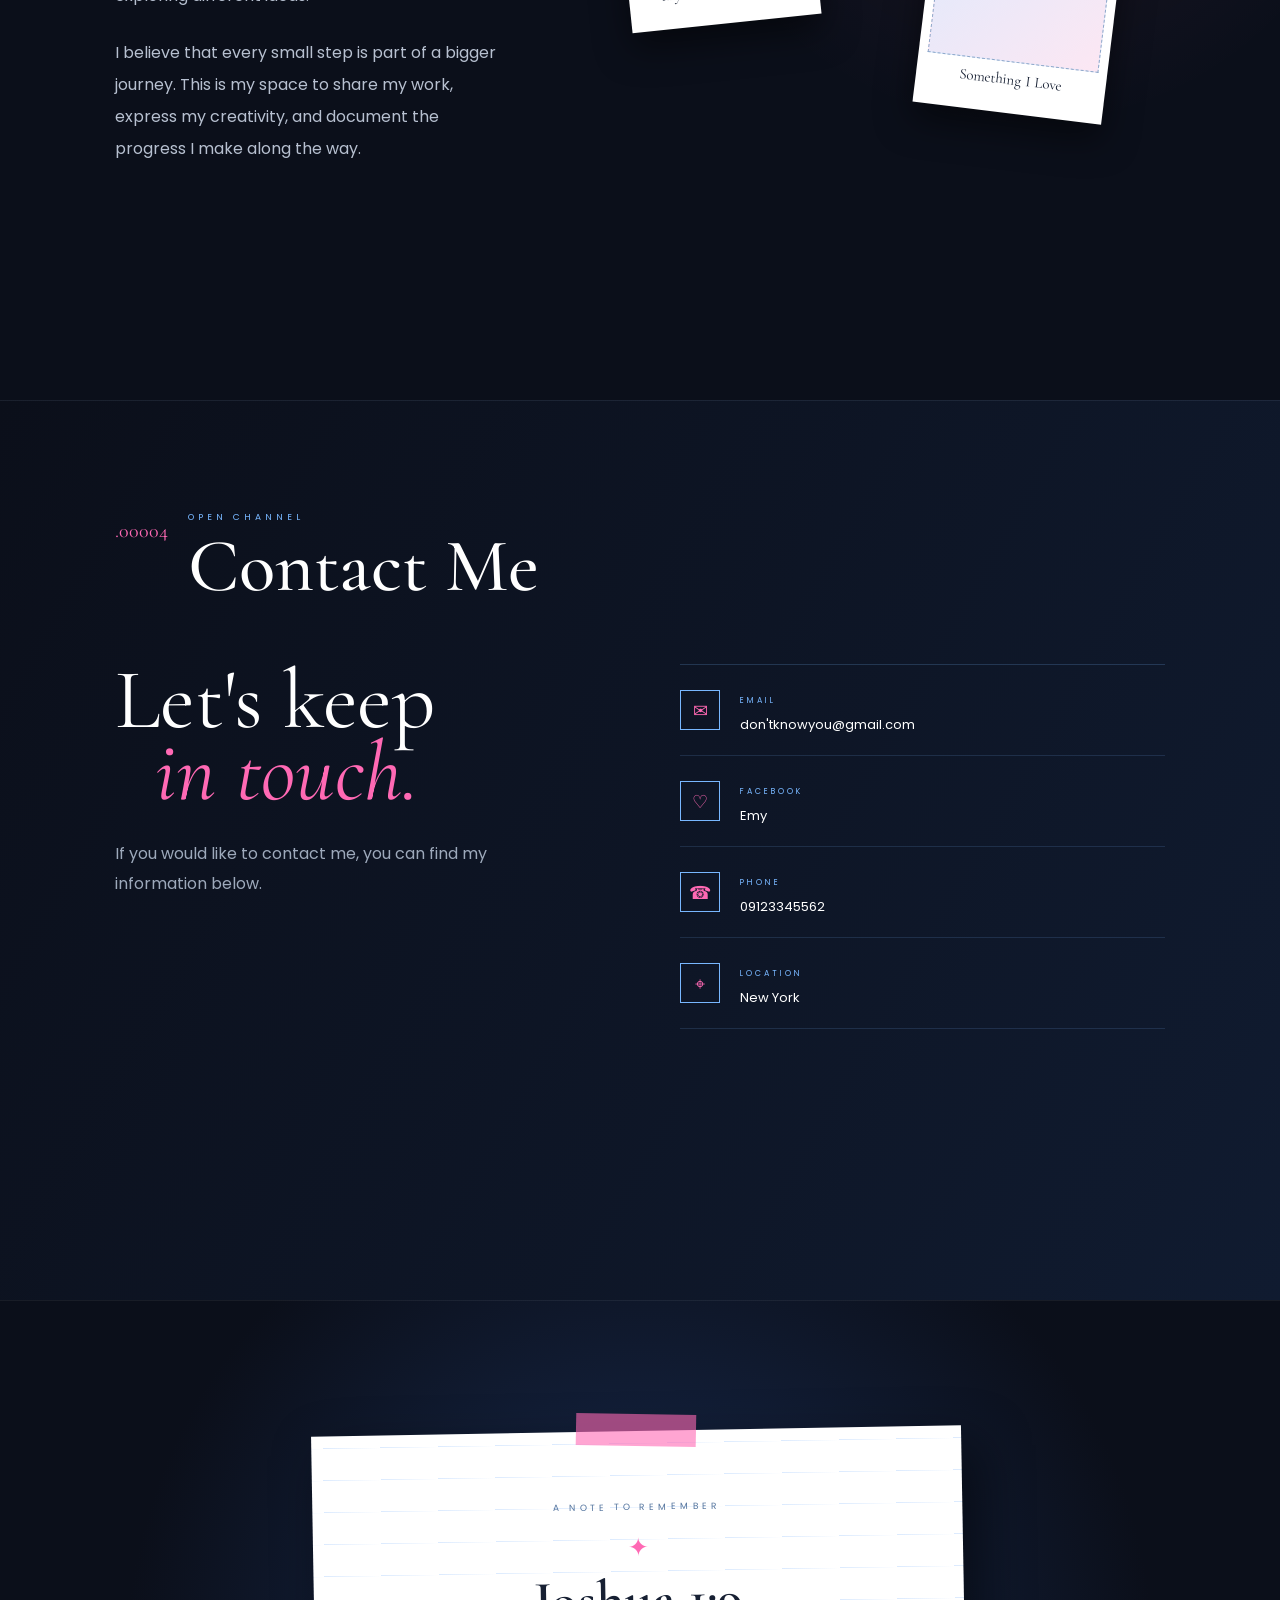
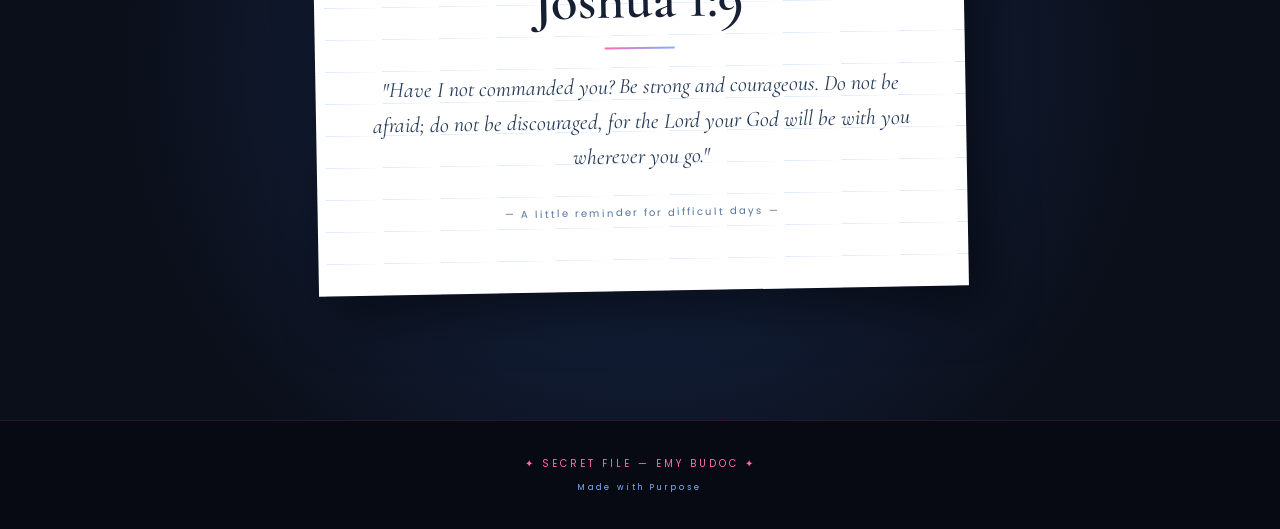
==== commit 8f691650: "commit" ====
--- a/index.html
+++ b/index.html
@@ -2,928 +2,390 @@
 <html lang="en">
 
 <head>
-
     <meta charset="UTF-8">
-
     <meta name="viewport" content="width=device-width, initial-scale=1.0">
-
     <title>My Secret File | Emy Budoc</title>
 
-    <link rel="stylesheet" href="Style.css">
+    <!-- External CSS link -->
+    <link rel="stylesheet" href="style.css">
 
     <!-- Google Fonts -->
-
     <link rel="preconnect" href="https://fonts.googleapis.com">
-
     <link rel="preconnect" href="https://fonts.gstatic.com" crossorigin>
-
-    <link
-        href="https://fonts.googleapis.com/css2?family=Cormorant+Garamond:wght@400;500;600;700&family=Poppins:wght@300;400;500;600&display=swap"
-        rel="stylesheet">
-
+    <link href="https://fonts.googleapis.com/css2?family=Cormorant+Garamond:wght@400;500;600;700&family=Poppins:wght@300;400;500;600&display=swap" rel="stylesheet">
 </head>
 
-
 <body>
 
-
     <!-- ================= HEADER ================= -->
-
     <header>
-
         <div class="logo">
             <span>✦</span> Secret File
         </div>
 
-
         <!-- Burger Menu -->
-
         <div class="menu">
-
             <input type="checkbox" id="burger">
-
             <label for="burger" class="burger-icon">
-
                 <span></span>
                 <span></span>
                 <span></span>
-
             </label>
-
-
             <nav>
-
                 <a href="#home">Home</a>
-
                 <a href="#profile">Profile</a>
-
                 <a href="#work">Work</a>
-
                 <a href="#about">About</a>
-
                 <a href="#contact">Contact</a>
-
                 <a href="#note">Note</a>
-
             </nav>
-
-        </div>
-
+        </div>
     </header>
 
 
-
     <!-- ================= HOME ================= -->
-
     <section class="welcome" id="home">
-
-        <div class="home-decoration">
-            ✦
-        </div>
-
-        <div class="home-decoration two">
-            ✧
-        </div>
-
+        <div class="home-decoration">✦</div>
+        <div class="home-decoration two">✧</div>
 
         <div class="content">
-
             <p class="small-title">
                 WELCOME TO MY PERSONAL SPACE
             </p>
-
-
             <h1>
-                Hello!
-                <span>It's me.</span>
+                Hello! <span>It's me.</span>
             </h1>
-
-
             <div class="line"></div>
-
-
             <p class="home-text">
-
                 Welcome to my little secret file,
                 where I keep my stories, memories,
                 projects, and dreams.
-
-            </p>
-
-
+            </p>
             <div class="button">
-
                 <a href="#profile" class="watch">
                     View Profile
                 </a>
-
-
                 <a href="#about" class="subscribe">
                     Learn More
                 </a>
-
-            </div>
-
-        </div>
-
+            </div>
+        </div>
 
         <div class="scroll-text">
             SCROLL TO EXPLORE ↓
         </div>
-
-    </section>
-
+    </section>
 
 
     <!-- ================= PROFILE ================= -->
-
-    <section
-        class="section profile-section"
-        id="profile"
-    >
-
+    <section class="section profile-section" id="profile">
         <div class="section-title">
-
-            <span class="number">
-                .00001
-            </span>
-
-
+            <span class="number">.00001</span>
             <div>
-
                 <p class="mini-title">
                     PERSONAL FILE
                 </p>
-
-
                 <h2>
                     My Profile
                 </h2>
-
-            </div>
-
-        </div>
-
-
+            </div>
+        </div>
 
         <div class="profile-content">
-
-
             <!-- Profile Picture -->
-
             <div class="profile-picture-area">
-
                 <div class="picture-frame">
-
                     <div class="tape"></div>
-
-
-                    <img
-                        src="emy.jpg"
-                        alt="My Profile Picture"
-                    >
-
-
+                    <img src="emy.jpg" alt="My Profile Picture">
                     <div class="picture-caption">
-
-                        <span>
-                            MY PHOTO
-                        </span>
-
-                        <span>
-                            EST. 2026
-                        </span>
-
-                    </div>
-
-                </div>
-
-
+                        <span>MY PHOTO</span>
+                        <span>EST. 2026</span>
+                    </div>
+                </div>
                 <p class="photo-note">
                     ✦ just a picture
                 </p>
-
-            </div>
-
-
+            </div>
 
             <!-- Profile Information -->
-
             <div class="profile-info">
-
                 <p class="hello">
                     HELLO, I'M
                 </p>
-
-
                 <h3>
-
-                    Emy
-
-                    <span>
-                        Budoc
-                    </span>
-
+                    Emy <span>Budoc</span>
                 </h3>
-
-
                 <p class="profile-description">
-
                     I am a student who enjoys learning about
                     technology, computers, and web development.
                     I am still learning and discovering new
                     things along the way.
-
-                </p>
-
-
+                </p>
 
                 <div class="profile-details">
-
-
                     <div class="detail">
-
-                        <span>
-                            COURSE
-                        </span>
-
+                        <span>COURSE</span>
                         <strong>
                             Information Technology
                         </strong>
-
-                    </div>
-
-
+                    </div>
                     <div class="detail">
-
-                        <span>
-                            YEAR
-                        </span>
-
+                        <span>YEAR</span>
                         <strong>
                             3rd Year
                         </strong>
-
-                    </div>
-
-
+                    </div>
                     <div class="detail">
-
-                        <span>
-                            INTEREST
-                        </span>
-
+                        <span>INTEREST</span>
                         <strong>
                             Taking pictures, traveling without
                             money, and many more
                         </strong>
-
-                    </div>
-
-
-                </div>
-
-            </div>
-
-        </div>
-
-    </section>
-
+                    </div>
+                </div>
+            </div>
+        </div>
+    </section>
 
 
     <!-- ================= WORK ================= -->
-
-    <section
-        class="section work-section"
-        id="work"
-    >
-
-
+    <section class="section work-section" id="work">
         <div class="section-title">
-
-            <span class="number">
-                .00002
-            </span>
-
-
+            <span class="number">.00002</span>
             <div>
-
                 <p class="mini-title">
                     PROJECT ARCHIVE
                 </p>
-
-
                 <h2>
                     My Work
                 </h2>
-
-            </div>
-
-        </div>
-
-
+            </div>
+        </div>
 
         <p class="section-intro">
-
             I'm just a student still learning, exploring,
             and discovering what I can create.
-
         </p>
 
-
-
-        <!-- =================================================
-             PROJECT SLIDER
-        ================================================== -->
-
-        <div
-            class="work-container"
-            id="workContainer"
-        >
-
-
-            <!-- ================= WORK 01 ================= -->
-
+        <div class="work-container">
+            <!-- WORK 01 -->
             <div class="work-card">
-
                 <div class="card-number">
                     1.
                 </div>
-
-
                 <div class="work-photo">
-
-                    <img
-                        src="ems.jpg"
-                        alt="Photography Project"
-                    >
-
-                </div>
-
-
+                    <img src="ems.jpg" alt="Photography Project">
+                </div>
                 <h3>
                     Photographer
                 </h3>
-
-
-                <p>
-
+                <p>
                     Just trying photography. I'm not good enough
                     yet, but I'm still discovering and learning
                     things on my own.
-
-                </p>
-
-
+                </p>
                 <span class="card-line"></span>
-
-            </div>
-
-
-
-            <!-- ================= WORK 02 ================= -->
-
+            </div>
+
+            <!-- WORK 02 -->
             <div class="work-card">
-
                 <div class="card-number">
                     11.
                 </div>
-
-
                 <div class="work-photo">
-
-                    <img
-                        src="ttt.jpeg"
-                        alt="My Project"
-                    >
-
-                </div>
-
-
+                    <img src="kkk.jpeg" alt="My Project">
+                </div>
                 <h3>
                     The Decline
                 </h3>
-
-
-                <p>
-
+                <p>
                     Not finished at all, just trying and learning
                     as I go.
-
-                </p>
-
-
+                </p>
                 <span class="card-line"></span>
-
-            </div>
-
-
-
-            <!-- ================= WORK 03 ================= -->
-
+            </div>
+
+            <!-- WORK 03 -->
             <div class="work-card">
-
                 <div class="card-number">
                     111.
                 </div>
-
-
                 <div class="work-photo">
-
-                    <img
-                        src="kkk.jpeg"
-                        alt="My Project"
-                    >
-
-                </div>
-
-
+                    <img src="ttt.jpeg" alt="My Project">
+                </div>
                 <h3>
                     Maybe in Another Life
                 </h3>
-
-
-                <p>
-
+                <p>
                     Maybe I will study that course again someday.
-
-                </p>
-
-
+                </p>
                 <span class="card-line"></span>
-
-            </div>
-
-
-        </div>
-
-
-
-        <!-- =================================================
-             PREVIOUS / NEXT BUTTONS
-        ================================================== -->
-
-        <div class="work-next">
-
-            <button
-                type="button"
-                id="workPrev"
-            >
-                ← PREVIOUS
-            </button>
-
-
-            <button
-                type="button"
-                id="workNext"
-            >
-                NEXT →
-            </button>
-
-        </div>
-
-
-    </section>
-
+            </div>
+        </div>
+    </section>
 
 
     <!-- ================= ABOUT ================= -->
-
-    <section
-        class="section about-section"
-        id="about"
-    >
-
-
+    <section class="section about-section" id="about">
         <div class="section-title">
-
-            <span class="number">
-                .00003
-            </span>
-
-
+            <span class="number">.00003</span>
             <div>
-
                 <p class="mini-title">
                     A LITTLE STORY
                 </p>
-
-
                 <h2>
                     About Me
                 </h2>
-
-            </div>
-
-        </div>
-
-
+            </div>
+        </div>
 
         <div class="about-content">
-
-
+            <!-- ABOUT TEXT -->
             <div class="about-text">
-
                 <p class="quote">
-
                     "Every page is a small part of the
                     story I am still writing."
-
-                </p>
-
-
-                <p>
-
+                </p>
+                <p>
                     Hi! I am a student who is interested in
                     technology and computers. I enjoy learning
                     new things and exploring different ideas.
-
-                </p>
-
-
-                <p>
-
+                </p>
+                <p>
                     I believe that every small step is part
                     of a bigger journey. This is my space to
                     share my work, express my creativity,
                     and document the progress I make along
                     the way.
-
-                </p>
-
-            </div>
-
-
-
+                </p>
+            </div>
+
+            <!-- ABOUT GALLERY -->
             <div class="about-gallery">
-
-
                 <!-- PHOTO 01 -->
-
                 <div class="about-photo photo-one">
-
                     <div class="about-photo-image">
-
-                        <img
-                            src="jjj.jpg"
-                            alt="My Favorite Memory"
-                        >
-
-                    </div>
-
-
+                        <img src="vvv.jpeg" alt="My Favorite Memory">
+                    </div>
                     <p>
                         My Favorite Memory
                     </p>
-
-                </div>
-
-
+                </div>
 
                 <!-- PHOTO 02 -->
-
-                <div class="about-photo photo-three">
-
+                <div class="about-photo photo-two">
                     <div class="about-photo-image">
-
-                        <img
-                            src="aaa.jpeg"
-                            alt="Something I Love"
-                        >
-
-                    </div>
-
-
+                        <img src="hhh.jpeg" alt="Something I Love">
+                    </div>
                     <p>
                         Something I Love
                     </p>
-
-                </div>
-
-
-            </div>
-
-        </div>
-
-    </section>
-
+                </div>
+            </div>
+        </div>
+    </section>
 
 
     <!-- ================= CONTACT ================= -->
-
-    <section
-        class="section contact-section"
-        id="contact"
-    >
-
-
+    <section class="section contact-section" id="contact">
         <div class="section-title">
-
-            <span class="number">
-                .00004
-            </span>
-
-
+            <span class="number">.00004</span>
             <div>
-
                 <p class="mini-title">
                     OPEN CHANNEL
                 </p>
-
-
                 <h2>
                     Contact Me
                 </h2>
-
-            </div>
-
-        </div>
-
-
+            </div>
+        </div>
 
         <div class="contact-content">
-
-
+            <!-- CONTACT INTRO -->
             <div class="contact-intro">
-
                 <p class="contact-big">
-
                     Let's keep<br>
-
-                    <span>
-                        in touch.
-                    </span>
-
-                </p>
-
-
-                <p>
-
+                    <span>in touch.</span>
+                </p>
+                <p>
                     If you would like to contact me,
                     you can find my information below.
-
-                </p>
-
-            </div>
-
-
-
+                </p>
+            </div>
+
+            <!-- CONTACT INFORMATION -->
             <div class="contact-list">
-
-
                 <div class="contact-item">
-
-                    <span class="contact-icon">
-                        ✉
-                    </span>
-
-
+                    <span class="contact-icon">✉</span>
                     <div>
-
-                        <small>
-                            EMAIL
-                        </small>
-
-
-                        <p>
-                            don'tknowyou@gmail.com
-                        </p>
-
-                    </div>
-
-                </div>
-
-
+                        <small>EMAIL</small>
+                        <p>don'tknowyou@gmail.com</p>
+                    </div>
+                </div>
 
                 <div class="contact-item">
-
-                    <span class="contact-icon">
-                        ♡
-                    </span>
-
-
+                    <span class="contact-icon">♡</span>
                     <div>
-
-                        <small>
-                            FACEBOOK
-                        </small>
-
-
-                        <p>
-                            Emy
-                        </p>
-
-                    </div>
-
-                </div>
-
-
+                        <small>FACEBOOK</small>
+                        <p>Emy</p>
+                    </div>
+                </div>
 
                 <div class="contact-item">
-
-                    <span class="contact-icon">
-                        ☎
-                    </span>
-
-
+                    <span class="contact-icon">☎</span>
                     <div>
-
-                        <small>
-                            PHONE
-                        </small>
-
-
-                        <p>
-                            09123345562
-                        </p>
-
-                    </div>
-
-                </div>
-
-
+                        <small>PHONE</small>
+                        <p>09123345562</p>
+                    </div>
+                </div>
 
                 <div class="contact-item">
-
-                    <span class="contact-icon">
-                        ⌖
-                    </span>
-
-
+                    <span class="contact-icon">⌖</span>
                     <div>
-
-                        <small>
-                            LOCATION
-                        </small>
-
-
-                        <p>
-                            New York
-                        </p>
-
-                    </div>
-
-                </div>
-
-
-            </div>
-
-        </div>
-
-    </section>
-
+                        <small>LOCATION</small>
+                        <p>New York</p>
+                    </div>
+                </div>
+            </div>
+        </div>
+    </section>
 
 
     <!-- ================= NOTE ================= -->
-
-    <section
-        class="section note-section"
-        id="note"
-    >
-
-
+    <section class="section note-section" id="note">
         <div class="note-paper">
-
             <div class="paper-tape"></div>
-
-
             <p class="note-label">
                 A NOTE TO REMEMBER
             </p>
-
-
             <div class="note-star">
                 ✦
             </div>
-
-
             <h2>
                 Joshua 1:9
             </h2>
-
-
             <div class="note-line"></div>
-
-
             <p class="verse">
-
                 "Have I not commanded you? Be strong and courageous.
                 Do not be afraid; do not be discouraged, for the
                 Lord your God will be with you wherever you go."
-
-            </p>
-
-
+            </p>
             <p class="note-footer">
-
                 — A little reminder for difficult days —
-
-            </p>
-
-        </div>
-
-    </section>
-
+            </p>
+        </div>
+    </section>
 
 
     <!-- ================= FOOTER ================= -->
-
     <footer>
-
         <p>
             ✦ SECRET FILE — EMY BUDOC ✦
         </p>
-
-
         <p class="footer-small">
             Made with Purpose
         </p>
-
     </footer>
 
-
-
-    <!-- =================================================
-         PROJECT SLIDER JAVASCRIPT
-    ================================================== -->
-
-    <script>
-
-        const workContainer =
-            document.getElementById("workContainer");
-
-        const workNext =
-            document.getElementById("workNext");
-
-        const workPrev =
-            document.getElementById("workPrev");
-
-
-        /*
-         * NEXT PROJECT
-         */
-
-        workNext.addEventListener("click", function () {
-
-            const card =
-                workContainer.querySelector(".work-card");
-
-            if (!card) return;
-
-
-            const cardWidth =
-                card.offsetWidth;
-
-            const gap = 15;
-
-
-            workContainer.scrollBy({
-
-                left:
-                    cardWidth + gap,
-
-                behavior:
-                    "smooth"
-
-            });
-
-        });
-
-
-
-        /*
-         * PREVIOUS PROJECT
-         */
-
-        workPrev.addEventListener("click", function () {
-
-            const card =
-                workContainer.querySelector(".work-card");
-
-            if (!card) return;
-
-
-            const cardWidth =
-                card.offsetWidth;
-
-            const gap = 15;
-
-
-            workContainer.scrollBy({
-
-                left:
-                    -(cardWidth + gap),
-
-                behavior:
-                    "smooth"
-
-            });
-
-        });
-
-    </script>
-
-
 </body>
-
-</html>
+</html>
--- a/style.css
+++ b/style.css
@@ -0,0 +1,1895 @@
+/* =====================================================
+GENERAL
+===================================================== */
+
+* {
+  margin: 0;
+  padding: 0;
+  box-sizing: border-box;
+}
+
+html {
+  scroll-behavior: smooth;
+}
+
+body {
+  background: #0b0f1a;
+  color: #ffffff;
+  font-family: "Poppins", sans-serif;
+  overflow-x: hidden;
+}
+
+/* Soft background glow */
+
+body::before {
+  content: "";
+  position: fixed;
+  inset: 0;
+  pointer-events: none;
+  z-index: 999;
+
+  background:
+    radial-gradient(
+      circle at 15% 20%,
+      rgba(255, 105, 180, 0.08),
+      transparent 25%
+    ),
+    radial-gradient(
+      circle at 85% 70%,
+      rgba(80, 160, 255, 0.08),
+      transparent 25%
+    );
+}
+
+
+/* =====================================================
+HEADER
+===================================================== */
+
+header {
+  position: fixed;
+  top: 0;
+  left: 0;
+
+  width: 100%;
+  height: 70px;
+
+  padding: 0 7%;
+
+  display: flex;
+  align-items: center;
+  justify-content: space-between;
+
+  background: rgba(7, 11, 22, 0.92);
+
+  backdrop-filter: blur(12px);
+
+  border-bottom: 1px solid rgba(255, 105, 180, 0.2);
+
+  z-index: 1000;
+}
+
+.logo {
+  font-family: "Cormorant Garamond", serif;
+
+  font-size: 27px;
+
+  font-weight: 600;
+
+  letter-spacing: 2px;
+
+  color: #ffffff;
+}
+
+.logo span {
+  color: #ff69b4;
+}
+
+
+/* =====================================================
+BURGER MENU
+===================================================== */
+
+.menu {
+  position: relative;
+}
+
+#burger {
+  display: none;
+}
+
+.burger-icon {
+  width: 40px;
+  height: 40px;
+
+  display: flex;
+
+  flex-direction: column;
+
+  justify-content: center;
+
+  align-items: center;
+
+  gap: 5px;
+
+  cursor: pointer;
+
+  border: 1px solid rgba(255, 105, 180, 0.5);
+
+  transition: 0.3s;
+}
+
+.burger-icon:hover {
+  border-color: #ff69b4;
+
+  box-shadow:
+    0 0 15px rgba(255, 105, 180, 0.25);
+}
+
+.burger-icon span {
+  width: 20px;
+  height: 2px;
+
+  background: #ffffff;
+
+  transition: 0.4s;
+}
+
+
+/* Navigation */
+
+nav {
+  position: absolute;
+
+  top: 52px;
+  right: 0;
+
+  width: 200px;
+
+  padding: 12px;
+
+  background: #101827;
+
+  border: 1px solid rgba(80, 160, 255, 0.3);
+
+  box-shadow:
+    0 20px 50px rgba(0, 0, 0, 0.6),
+    0 0 20px rgba(80, 160, 255, 0.08);
+
+  opacity: 0;
+
+  visibility: hidden;
+
+  transform: translateY(-10px);
+
+  transition: 0.3s;
+}
+
+nav a {
+  display: block;
+
+  padding: 13px 10px;
+
+  color: #ffffff;
+
+  text-decoration: none;
+
+  font-size: 12px;
+
+  letter-spacing: 2px;
+
+  text-transform: uppercase;
+
+  border-bottom:
+    1px solid rgba(255, 255, 255, 0.07);
+
+  transition: 0.3s;
+}
+
+nav a:hover {
+  color: #ff69b4;
+
+  padding-left: 20px;
+}
+
+#burger:checked ~ nav {
+  opacity: 1;
+
+  visibility: visible;
+
+  transform: translateY(0);
+}
+
+
+/* Burger animation */
+
+#burger:checked + .burger-icon span:nth-child(1) {
+  transform:
+    translateY(7px)
+    rotate(45deg);
+
+  background: #ff69b4;
+}
+
+#burger:checked + .burger-icon span:nth-child(2) {
+  opacity: 0;
+}
+
+#burger:checked + .burger-icon span:nth-child(3) {
+  transform:
+    translateY(-7px)
+    rotate(-45deg);
+
+  background: #ff69b4;
+}
+
+
+/* =====================================================
+HOME
+===================================================== */
+
+.welcome {
+  min-height: 100vh;
+
+  display: flex;
+
+  align-items: center;
+
+  justify-content: center;
+
+  text-align: center;
+
+  position: relative;
+
+  padding: 120px 20px 80px;
+
+  background:
+    radial-gradient(
+      circle at 50% 40%,
+      #182b50,
+      #0b0f1a 60%
+    );
+
+  overflow: hidden;
+}
+
+.welcome::before {
+  content: "";
+
+  position: absolute;
+
+  width: 500px;
+  height: 500px;
+
+  border:
+    1px solid rgba(255, 105, 180, 0.15);
+
+  border-radius: 50%;
+
+  animation:
+    rotateCircle 25s linear infinite;
+}
+
+.welcome::after {
+  content: "";
+
+  position: absolute;
+
+  width: 350px;
+  height: 350px;
+
+  border:
+    1px dashed rgba(80, 160, 255, 0.18);
+
+  border-radius: 50%;
+
+  animation:
+    rotateCircleReverse 18s linear infinite;
+}
+
+.content {
+  position: relative;
+
+  z-index: 2;
+
+  max-width: 750px;
+}
+
+.small-title {
+  font-size: 10px;
+
+  letter-spacing: 5px;
+
+  color: #78b7ff;
+
+  margin-bottom: 20px;
+}
+
+.content h1 {
+  font-family: "Cormorant Garamond", serif;
+
+  font-size:
+    clamp(65px, 10vw, 115px);
+
+  line-height: 0.9;
+
+  font-weight: 500;
+
+  color: #ffffff;
+}
+
+.content h1 span {
+  display: block;
+
+  color: #ff69b4;
+
+  font-style: italic;
+
+  text-shadow:
+    0 0 25px rgba(255, 105, 180, 0.2);
+}
+
+.line {
+  width: 80px;
+
+  height: 2px;
+
+  background:
+    linear-gradient(
+      90deg,
+      #ff69b4,
+      #78b7ff
+    );
+
+  margin: 35px auto;
+}
+
+.home-text {
+  max-width: 520px;
+
+  margin: auto;
+
+  color: #d5dbea;
+
+  font-size: 14px;
+
+  line-height: 1.9;
+}
+
+.button {
+  margin-top: 35px;
+
+  display: flex;
+
+  justify-content: center;
+
+  gap: 12px;
+
+  flex-wrap: wrap;
+}
+
+.button a {
+  text-decoration: none;
+
+  padding: 13px 27px;
+
+  font-size: 10px;
+
+  letter-spacing: 2px;
+
+  text-transform: uppercase;
+
+  transition: 0.3s;
+}
+
+.watch {
+  background: #ff69b4;
+
+  color: #ffffff;
+
+  box-shadow:
+    0 0 20px rgba(255, 105, 180, 0.2);
+}
+
+.watch:hover {
+  background: #ff8ac6;
+
+  transform: translateY(-4px);
+}
+
+.subscribe {
+  border: 1px solid #78b7ff;
+
+  color: #ffffff;
+}
+
+.subscribe:hover {
+  background: #78b7ff;
+
+  color: #0b0f1a;
+
+  transform: translateY(-4px);
+}
+
+.home-decoration {
+  position: absolute;
+
+  top: 30%;
+  left: 15%;
+
+  font-size: 25px;
+
+  color: #ff69b4;
+
+  animation:
+    floating 4s ease-in-out infinite;
+}
+
+.home-decoration.two {
+  top: 65%;
+
+  left: auto;
+  right: 15%;
+
+  color: #78b7ff;
+
+  animation-delay: 1s;
+}
+
+.scroll-text {
+  position: absolute;
+
+  bottom: 30px;
+
+  font-size: 8px;
+
+  letter-spacing: 4px;
+
+  color: #8fa0bc;
+}
+
+
+/* =====================================================
+SECTIONS
+===================================================== */
+
+.section {
+  min-height: 100vh;
+
+  padding: 110px 9%;
+
+  position: relative;
+
+  border-top:
+    1px solid rgba(255, 255, 255, 0.06);
+}
+
+.section-title {
+  display: flex;
+
+  align-items: flex-start;
+
+  gap: 20px;
+
+  margin-bottom: 60px;
+}
+
+.number {
+  font-family:
+    "Cormorant Garamond", serif;
+
+  font-size: 20px;
+
+  color: #ff69b4;
+
+  padding-top: 8px;
+}
+
+.mini-title {
+  font-size: 9px;
+
+  letter-spacing: 4px;
+
+  color: #78b7ff;
+
+  margin-bottom: 5px;
+}
+
+.section h2 {
+  font-family:
+    "Cormorant Garamond", serif;
+
+  font-size:
+    clamp(45px, 7vw, 75px);
+
+  font-weight: 500;
+
+  line-height: 1;
+
+  color: #ffffff;
+}
+
+.section-intro {
+  max-width: 650px;
+
+  color: #b7c0d0;
+
+  line-height: 1.9;
+
+  margin-bottom: 50px;
+}
+
+
+/* =====================================================
+PROFILE
+===================================================== */
+
+.profile-section {
+  background:
+    radial-gradient(
+      circle at 20% 50%,
+      rgba(255, 105, 180, 0.08),
+      transparent 30%
+    ),
+    #0b0f1a;
+}
+
+.profile-content {
+  display: grid;
+
+  grid-template-columns:
+    0.8fr 1.2fr;
+
+  gap: 70px;
+
+  align-items: center;
+}
+
+.profile-picture-area {
+  text-align: center;
+}
+
+.picture-frame {
+  position: relative;
+
+  width: 270px;
+
+  margin: auto;
+
+  padding: 10px;
+
+  background: #ffffff;
+
+  border-radius: 4px;
+
+  box-shadow:
+    0 15px 35px rgba(0, 0, 0, 0.5),
+    0 0 25px rgba(255, 105, 180, 0.12);
+
+  transform: rotate(-2deg);
+
+  transition: 0.5s;
+}
+
+.picture-frame:hover {
+  transform:
+    rotate(0deg)
+    scale(1.03);
+}
+
+.picture-frame img {
+  width: 100%;
+
+  height: 320px;
+
+  object-fit: cover;
+
+  display: block;
+
+  filter: none;
+
+  border-radius: 2px;
+
+  transition: 0.5s;
+}
+
+.picture-frame:hover img {
+  transform: scale(1.02);
+}
+
+.tape {
+  position: absolute;
+
+  width: 90px;
+
+  height: 23px;
+
+  top: -12px;
+
+  left: 50%;
+
+  transform:
+    translateX(-50%)
+    rotate(-3deg);
+
+  background:
+    rgba(255, 105, 180, 0.65);
+
+  z-index: 2;
+}
+
+.picture-caption {
+  display: flex;
+
+  justify-content: space-between;
+
+  color: #172033;
+
+  font-size: 8px;
+
+  letter-spacing: 2px;
+
+  padding: 10px 3px 2px;
+}
+
+.photo-note {
+  margin-top: 20px;
+
+  color: #78b7ff;
+
+  font-size: 9px;
+
+  letter-spacing: 2px;
+}
+
+.hello {
+  color: #78b7ff;
+
+  font-size: 10px;
+
+  letter-spacing: 4px;
+
+  margin-bottom: 10px;
+}
+
+.profile-info h3 {
+  font-family:
+    "Cormorant Garamond", serif;
+
+  font-size:
+    clamp(55px, 7vw, 85px);
+
+  font-weight: 500;
+
+  line-height: 0.9;
+
+  margin-bottom: 30px;
+
+  color: #ffffff;
+}
+
+.profile-info h3 span {
+  display: block;
+
+  color: #ff69b4;
+
+  font-style: italic;
+
+  margin-left: 40px;
+}
+
+.profile-description {
+  color: #b7c0d0;
+
+  line-height: 2;
+
+  max-width: 570px;
+
+  margin-bottom: 35px;
+}
+
+.profile-details {
+  display: grid;
+
+  grid-template-columns:
+    repeat(3, 1fr);
+
+  border-top:
+    1px solid rgba(120, 183, 255, 0.2);
+}
+
+.detail {
+  padding: 20px 10px;
+
+  border-right:
+    1px solid rgba(120, 183, 255, 0.15);
+}
+
+.detail:last-child {
+  border: none;
+}
+
+.detail span {
+  display: block;
+
+  color: #78b7ff;
+
+  font-size: 8px;
+
+  letter-spacing: 2px;
+
+  margin-bottom: 8px;
+}
+
+.detail strong {
+  font-size: 11px;
+
+  font-weight: 400;
+
+  color: #ffffff;
+}
+
+
+/* =====================================================
+WORK / PROJECTS
+===================================================== */
+
+.work-section {
+  background:
+    radial-gradient(
+      circle at 80% 20%,
+      rgba(120, 183, 255, 0.07),
+      transparent 30%
+    ),
+    #0b0f1a;
+}
+
+.work-container {
+  display: grid;
+
+  grid-template-columns:
+    repeat(3, 1fr);
+
+  gap: 25px;
+}
+
+.work-card {
+  position: relative;
+
+  padding: 25px;
+
+  min-height: 420px;
+
+  background: #111827;
+
+  border:
+    1px solid rgba(120, 183, 255, 0.15);
+
+  transition: 0.4s;
+
+  overflow: hidden;
+}
+
+.work-card:hover {
+  transform: translateY(-10px);
+
+  border-color: #ff69b4;
+
+  box-shadow:
+    0 20px 40px rgba(0, 0, 0, 0.4),
+    0 0 20px rgba(255, 105, 180, 0.08);
+}
+
+.card-number {
+  color: #ff69b4;
+
+  font-family:
+    "Cormorant Garamond", serif;
+
+  font-size: 20px;
+
+  margin-bottom: 15px;
+}
+
+.work-photo {
+  height: 170px;
+
+  border:
+    1px dashed #52739d;
+
+  overflow: hidden;
+
+  margin-bottom: 25px;
+
+  background:
+    linear-gradient(
+      135deg,
+      #111827,
+      #172b49
+    );
+}
+
+.work-photo img {
+  width: 100%;
+
+  height: 100%;
+
+  object-fit: cover;
+
+  display: block;
+}
+
+.work-card h3 {
+  font-family:
+    "Cormorant Garamond", serif;
+
+  font-size: 28px;
+
+  font-weight: 500;
+
+  color: #ffffff;
+
+  margin-bottom: 12px;
+}
+
+.work-card p {
+  color: #9da9bb;
+
+  font-size: 12px;
+
+  line-height: 1.8;
+}
+
+.card-line {
+  position: absolute;
+
+  bottom: 25px;
+
+  left: 25px;
+
+  width: 40px;
+
+  height: 2px;
+
+  background: #ff69b4;
+}
+
+
+/* =====================================================
+PROJECT NAVIGATION BUTTONS
+===================================================== */
+
+/* Hidden on desktop */
+
+.work-next {
+  display: none;
+}
+
+.work-next button {
+  background: transparent;
+
+  border: 1px solid #78b7ff;
+
+  color: #ffffff;
+
+  padding: 10px 18px;
+
+  font-family: "Poppins", sans-serif;
+
+  font-size: 9px;
+
+  letter-spacing: 2px;
+
+  text-transform: uppercase;
+
+  cursor: pointer;
+
+  transition: 0.3s;
+}
+
+.work-next button:hover {
+  background: #78b7ff;
+
+  color: #0b0f1a;
+
+  transform: translateY(-2px);
+}
+
+.work-next button:active {
+  transform: scale(0.96);
+}
+
+
+/* =====================================================
+ABOUT
+===================================================== */
+
+.about-section {
+  background:
+    radial-gradient(
+      circle at 80% 30%,
+      rgba(255, 105, 180, 0.08),
+      transparent 30%
+    ),
+    #0b0f1a;
+}
+
+.about-content {
+  display: grid;
+
+  grid-template-columns:
+    0.8fr 1.2fr;
+
+  gap: 60px;
+
+  align-items: center;
+}
+
+.about-text {
+  color: #b7c0d0;
+
+  line-height: 2;
+}
+
+.about-text p {
+  margin-bottom: 25px;
+}
+
+.about-text .quote {
+  font-family:
+    "Cormorant Garamond", serif;
+
+  font-size: 30px;
+
+  line-height: 1.2;
+
+  color: #ff69b4;
+
+  font-style: italic;
+}
+
+.about-gallery {
+  position: relative;
+
+  min-height: 480px;
+}
+
+.about-photo {
+  position: absolute;
+
+  width: 190px;
+
+  padding: 9px 9px 25px;
+
+  background: #ffffff;
+
+  color: #172033;
+
+  box-shadow:
+    0 15px 35px rgba(0, 0, 0, 0.5);
+
+  transition: 0.5s;
+}
+
+.about-photo:hover {
+  z-index: 10;
+
+  transform:
+    rotate(0deg)
+    scale(1.06) !important;
+}
+
+.photo-one {
+  top: 10px;
+
+  left: 8%;
+
+  transform: rotate(-6deg);
+}
+
+.photo-two {
+  top: 100px;
+
+  right: 8%;
+
+  transform: rotate(7deg);
+}
+
+.photo-three {
+  bottom: 10px;
+
+  left: 28%;
+
+  transform: rotate(-3deg);
+}
+
+.about-photo-image {
+  height: 190px;
+
+  display: flex;
+
+  justify-content: center;
+
+  align-items: center;
+
+  overflow: hidden;
+
+  background:
+    linear-gradient(
+      135deg,
+      #dbeafe,
+      #fce7f3
+    );
+
+  border:
+    1px dashed #8da7c9;
+}
+
+.about-photo-image img {
+  width: 100%;
+
+  height: 100%;
+
+  object-fit: cover;
+
+  display: block;
+}
+
+.about-photo p {
+  font-family:
+    "Cormorant Garamond", serif;
+
+  font-size: 15px;
+
+  text-align: center;
+
+  margin-top: 8px;
+}
+
+
+/* =====================================================
+CONTACT
+===================================================== */
+
+.contact-section {
+  background:
+    linear-gradient(
+      120deg,
+      #0b0f1a,
+      #101b30
+    );
+}
+
+.contact-content {
+  display: grid;
+
+  grid-template-columns:
+    1fr 1fr;
+
+  gap: 80px;
+}
+
+.contact-big {
+  font-family:
+    "Cormorant Garamond", serif;
+
+  font-size:
+    clamp(55px, 7vw, 85px);
+
+  line-height: 0.85;
+
+  margin-bottom: 30px;
+}
+
+.contact-big span {
+  color: #ff69b4;
+
+  font-style: italic;
+
+  margin-left: 40px;
+}
+
+.contact-intro > p:last-child {
+  max-width: 400px;
+
+  color: #9da9bb;
+
+  line-height: 1.9;
+}
+
+.contact-list {
+  border-top:
+    1px solid rgba(120, 183, 255, 0.2);
+}
+
+.contact-item {
+  display: flex;
+
+  gap: 20px;
+
+  align-items: center;
+
+  padding: 20px 0;
+
+  border-bottom:
+    1px solid rgba(120, 183, 255, 0.15);
+
+  transition: 0.3s;
+}
+
+.contact-item:hover {
+  padding-left: 15px;
+}
+
+.contact-icon {
+  width: 40px;
+  height: 40px;
+
+  display: flex;
+
+  align-items: center;
+
+  justify-content: center;
+
+  border:
+    1px solid #78b7ff;
+
+  color: #ff69b4;
+
+  font-size: 18px;
+}
+
+.contact-item small {
+  color: #78b7ff;
+
+  font-size: 8px;
+
+  letter-spacing: 3px;
+}
+
+.contact-item p {
+  color: #ffffff;
+
+  font-size: 13px;
+
+  margin-top: 5px;
+}
+
+
+/* =====================================================
+NOTE
+===================================================== */
+
+.note-section {
+  min-height: 80vh;
+
+  display: flex;
+
+  align-items: center;
+
+  justify-content: center;
+
+  background:
+    radial-gradient(
+      circle,
+      #182b50,
+      #0b0f1a 70%
+    );
+}
+
+.note-paper {
+  position: relative;
+
+  width:
+    min(650px, 90vw);
+
+  padding: 70px 55px;
+
+  background:
+    repeating-linear-gradient(
+      0deg,
+      #ffffff,
+      #ffffff 31px,
+      #dbeafe 32px
+    );
+
+  color: #172033;
+
+  box-shadow:
+    15px 20px 50px rgba(0, 0, 0, 0.5);
+
+  transform: rotate(-1deg);
+}
+
+.paper-tape {
+  position: absolute;
+
+  top: -17px;
+
+  left: 50%;
+
+  transform:
+    translateX(-50%)
+    rotate(2deg);
+
+  width: 120px;
+
+  height: 32px;
+
+  background:
+    rgba(255, 105, 180, 0.6);
+}
+
+.note-label {
+  font-size: 9px;
+
+  letter-spacing: 4px;
+
+  color: #52739d;
+
+  text-align: center;
+
+  margin-bottom: 15px;
+}
+
+.note-star {
+  text-align: center;
+
+  color: #ff69b4;
+
+  font-size: 25px;
+
+  margin-bottom: 5px;
+}
+
+.note-paper h2 {
+  font-family:
+    "Cormorant Garamond", serif;
+
+  font-size: 55px;
+
+  font-weight: 600;
+
+  text-align: center;
+
+  color: #172033;
+}
+
+.note-line {
+  width: 70px;
+
+  height: 2px;
+
+  background:
+    linear-gradient(
+      90deg,
+      #ff69b4,
+      #78b7ff
+    );
+
+  margin: 20px auto;
+}
+
+.verse {
+  font-family:
+    "Cormorant Garamond", serif;
+
+  font-size: 22px;
+
+  line-height: 1.6;
+
+  text-align: center;
+
+  font-style: italic;
+
+  color: #253b5a;
+}
+
+.note-footer {
+  text-align: center;
+
+  font-size: 10px;
+
+  letter-spacing: 2px;
+
+  margin-top: 30px;
+
+  color: #52739d;
+}
+
+
+/* =====================================================
+FOOTER
+===================================================== */
+
+footer {
+  padding: 35px 20px;
+
+  text-align: center;
+
+  border-top:
+    1px solid rgba(255, 105, 180, 0.15);
+
+  background: #070a12;
+}
+
+footer p {
+  color: #ff69b4;
+
+  font-size: 10px;
+
+  letter-spacing: 3px;
+}
+
+.footer-small {
+  margin-top: 10px;
+
+  color: #78b7ff !important;
+
+  font-size: 8px !important;
+}
+
+
+/* =====================================================
+ANIMATIONS
+===================================================== */
+
+@keyframes floating {
+
+  0%, 100% {
+    transform: translateY(0);
+  }
+
+  50% {
+    transform: translateY(-18px);
+  }
+}
+
+@keyframes rotateCircle {
+
+  from {
+    transform: rotate(0deg);
+  }
+
+  to {
+    transform: rotate(360deg);
+  }
+}
+
+@keyframes rotateCircleReverse {
+
+  from {
+    transform: rotate(360deg);
+  }
+
+  to {
+    transform: rotate(0deg);
+  }
+}
+
+
+/* =====================================================
+TABLET
+===================================================== */
+
+@media (max-width: 900px) {
+
+  .section {
+    padding: 100px 7%;
+  }
+
+
+  /* PROFILE */
+
+  .profile-content {
+    grid-template-columns: 1fr;
+
+    gap: 60px;
+  }
+
+  .profile-info {
+    text-align: center;
+  }
+
+  .profile-description {
+    margin-left: auto;
+
+    margin-right: auto;
+  }
+
+  .profile-details {
+    text-align: left;
+  }
+
+
+  /* WORK */
+
+  .work-container {
+    grid-template-columns:
+      1fr 1fr;
+  }
+
+
+  /* ABOUT */
+
+  .about-content {
+    grid-template-columns: 1fr;
+  }
+
+  .about-text {
+    text-align: center;
+  }
+
+  .about-gallery {
+    min-height: 520px;
+
+    max-width: 600px;
+
+    width: 100%;
+
+    margin: auto;
+  }
+
+
+  /* CONTACT */
+
+  .contact-content {
+    grid-template-columns: 1fr;
+
+    gap: 60px;
+  }
+
+}
+
+
+/* =====================================================
+PHONE
+===================================================== */
+
+@media (max-width: 600px) {
+
+
+  /* =================================================
+  HEADER
+  ================================================= */
+
+  header {
+    height: 65px;
+
+    padding: 0 6%;
+  }
+
+  .logo {
+    font-size: 21px;
+  }
+
+
+  /* =================================================
+  MOBILE BURGER
+  ================================================= */
+
+  .menu {
+    position: relative;
+
+    z-index: 1001;
+  }
+
+  .burger-icon {
+    width: 40px;
+
+    height: 40px;
+
+    position: relative;
+
+    z-index: 1002;
+  }
+
+  nav {
+    top: 50px;
+
+    right: 0;
+
+    width: 190px;
+
+    max-width:
+      calc(100vw - 30px);
+
+    padding: 8px;
+
+    background:
+      rgba(16, 24, 39, 0.98);
+
+    border:
+      1px solid rgba(80, 160, 255, 0.3);
+
+    box-shadow:
+      0 20px 50px rgba(0, 0, 0, 0.6),
+      0 0 20px rgba(80, 160, 255, 0.08);
+
+    opacity: 0;
+
+    visibility: hidden;
+
+    transform:
+      translateY(-10px);
+
+    transition:
+      opacity 0.3s ease,
+      visibility 0.3s ease,
+      transform 0.3s ease;
+  }
+
+  nav a {
+    padding: 13px 10px;
+
+    font-size: 11px;
+
+    letter-spacing: 2px;
+  }
+
+  nav a:hover {
+    padding-left: 20px;
+  }
+
+  #burger:checked ~ nav {
+    opacity: 1;
+
+    visibility: visible;
+
+    transform:
+      translateY(0);
+  }
+
+
+  /* =================================================
+  MOBILE HOME
+  ================================================= */
+
+  .welcome {
+    padding-left: 20px;
+
+    padding-right: 20px;
+  }
+
+  .content h1 {
+    font-size: 70px;
+  }
+
+  .small-title {
+    font-size: 8px;
+
+    letter-spacing: 3px;
+  }
+
+  .home-text {
+    font-size: 13px;
+  }
+
+
+  /* =================================================
+  MOBILE SECTIONS
+  ================================================= */
+
+  .section {
+    padding: 90px 6%;
+  }
+
+  .section-title {
+    margin-bottom: 45px;
+  }
+
+  .section h2 {
+    font-size: 50px;
+  }
+
+
+  /* =================================================
+  MOBILE PROFILE
+  ================================================= */
+
+  .picture-frame {
+    width: 220px;
+  }
+
+  .picture-frame img {
+    height: 270px;
+  }
+
+  .profile-info h3 {
+    font-size: 65px;
+  }
+
+  .profile-info h3 span {
+    margin-left: 0;
+  }
+
+  .profile-details {
+    grid-template-columns: 1fr;
+  }
+
+  .detail {
+    border-right: none;
+
+    border-bottom:
+      1px solid rgba(120, 183, 255, 0.15);
+  }
+
+
+  /* =================================================
+  MOBILE PROJECT SLIDER
+  ================================================= */
+
+  .work-section {
+    overflow: hidden;
+  }
+
+
+  .work-container {
+
+    display: flex;
+
+    flex-direction: row;
+
+    gap: 15px;
+
+    width: max-content;
+
+    margin-left: -6%;
+
+    margin-right: -6%;
+
+    padding-left: 6%;
+
+    padding-right: 6%;
+
+    /* IMPORTANT */
+
+    overflow-x: auto;
+
+    overflow-y: hidden;
+
+    /* Smooth movement */
+
+    scroll-behavior: smooth;
+
+    /* One card at a time */
+
+    scroll-snap-type: x mandatory;
+
+    /* Hide scrollbar */
+
+    scrollbar-width: none;
+
+    -webkit-overflow-scrolling: touch;
+
+  }
+
+
+  /* Chrome / Safari scrollbar */
+
+  .work-container::-webkit-scrollbar {
+    display: none;
+  }
+
+
+  /* Project cards */
+
+  .work-card {
+
+    flex: 0 0 78vw;
+
+    width: 78vw;
+
+    min-height: 400px;
+
+    padding: 25px;
+
+    scroll-snap-align: start;
+
+  }
+
+
+  .work-photo {
+    height: 170px;
+  }
+
+
+  /* =================================================
+  PREVIOUS / NEXT BUTTONS
+  ================================================= */
+
+  .work-next {
+
+    display: flex;
+
+    justify-content: center;
+
+    align-items: center;
+
+    gap: 10px;
+
+    margin-top: 25px;
+
+    width: 100%;
+
+  }
+
+
+  .work-next button {
+
+    background: transparent;
+
+    border:
+      1px solid #78b7ff;
+
+    color: #ffffff;
+
+    padding: 11px 18px;
+
+    min-width: 105px;
+
+    font-family:
+      "Poppins", sans-serif;
+
+    font-size: 9px;
+
+    letter-spacing: 2px;
+
+    text-transform: uppercase;
+
+    cursor: pointer;
+
+    transition: all 0.3s ease;
+
+  }
+
+
+  .work-next button:hover {
+
+    background: #78b7ff;
+
+    color: #0b0f1a;
+
+    transform:
+      translateY(-2px);
+
+  }
+
+
+  .work-next button:active {
+
+    transform:
+      scale(0.95);
+
+  }
+
+
+  /* =================================================
+  MOBILE ABOUT
+  ================================================= */
+
+  .about-content {
+
+    display: grid;
+
+    grid-template-columns: 1fr;
+
+    gap: 25px;
+
+    align-items: start;
+
+  }
+
+  .about-text {
+
+    text-align: left;
+
+    font-size: 11px;
+
+    line-height: 1.65;
+
+    max-width: 100%;
+
+  }
+
+  .about-text p {
+    margin-bottom: 14px;
+  }
+
+  .about-text .quote {
+
+    font-size: 21px;
+
+    line-height: 1.15;
+
+    margin-bottom: 16px;
+
+  }
+
+  .about-gallery {
+
+    min-height: 390px;
+
+    max-width: 100%;
+
+    width: 100%;
+
+    margin: 5px auto 0;
+
+  }
+
+  .about-photo {
+
+    width: 145px;
+
+    padding:
+      7px 7px 18px;
+
+  }
+
+  .about-photo-image {
+    height: 145px;
+  }
+
+  .about-photo p {
+
+    font-size: 13px;
+
+    margin-top: 6px;
+
+  }
+
+  .photo-one {
+
+    left: 0;
+
+    top: 5px;
+
+  }
+
+  .photo-two {
+
+    right: 0;
+
+    top: 70px;
+
+  }
+
+  .photo-three {
+
+    left: 22%;
+
+    bottom: 0;
+
+  }
+
+
+  /* =================================================
+  MOBILE CONTACT
+  ================================================= */
+
+  .contact-big {
+    font-size: 65px;
+  }
+
+
+  /* =================================================
+  MOBILE NOTE
+  ================================================= */
+
+  .note-paper {
+
+    padding:
+      60px 25px;
+
+  }
+
+  .note-paper h2 {
+    font-size: 48px;
+  }
+
+  .verse {
+    font-size: 19px;
+  }
+
+}
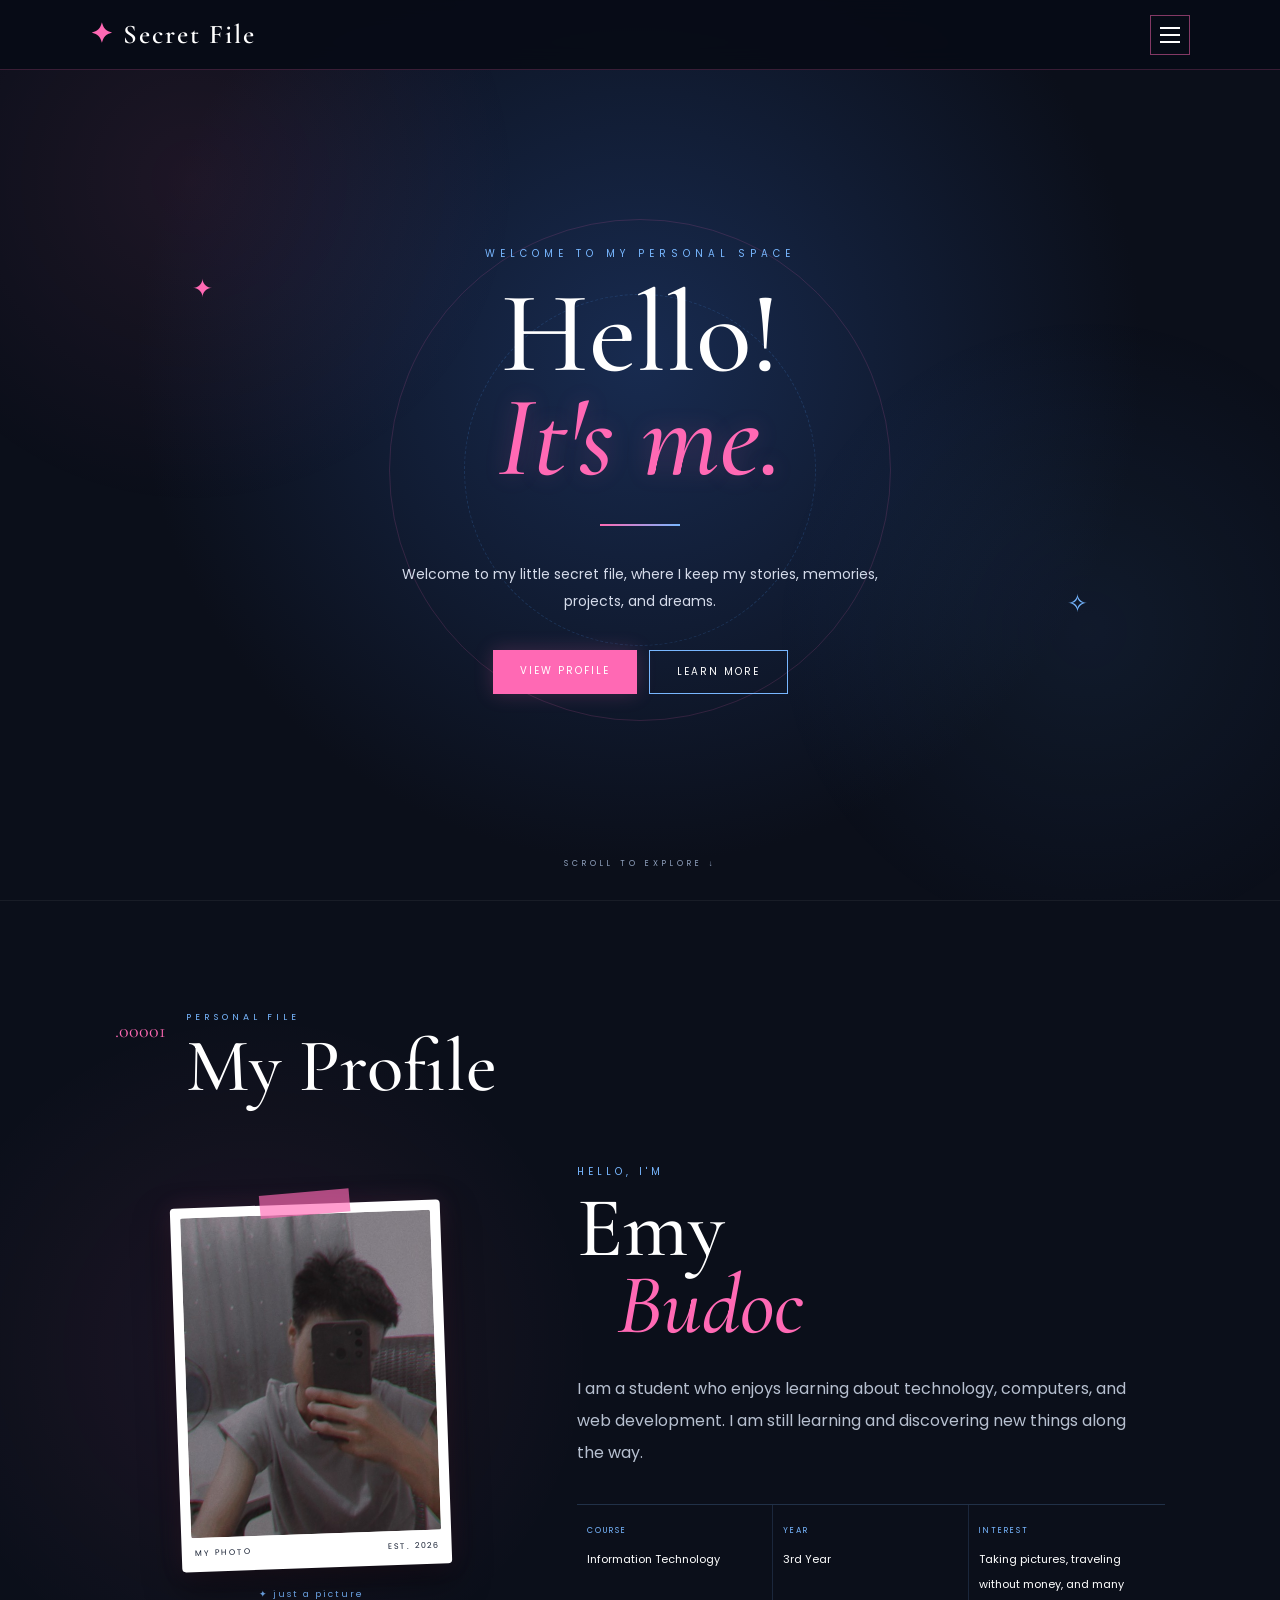
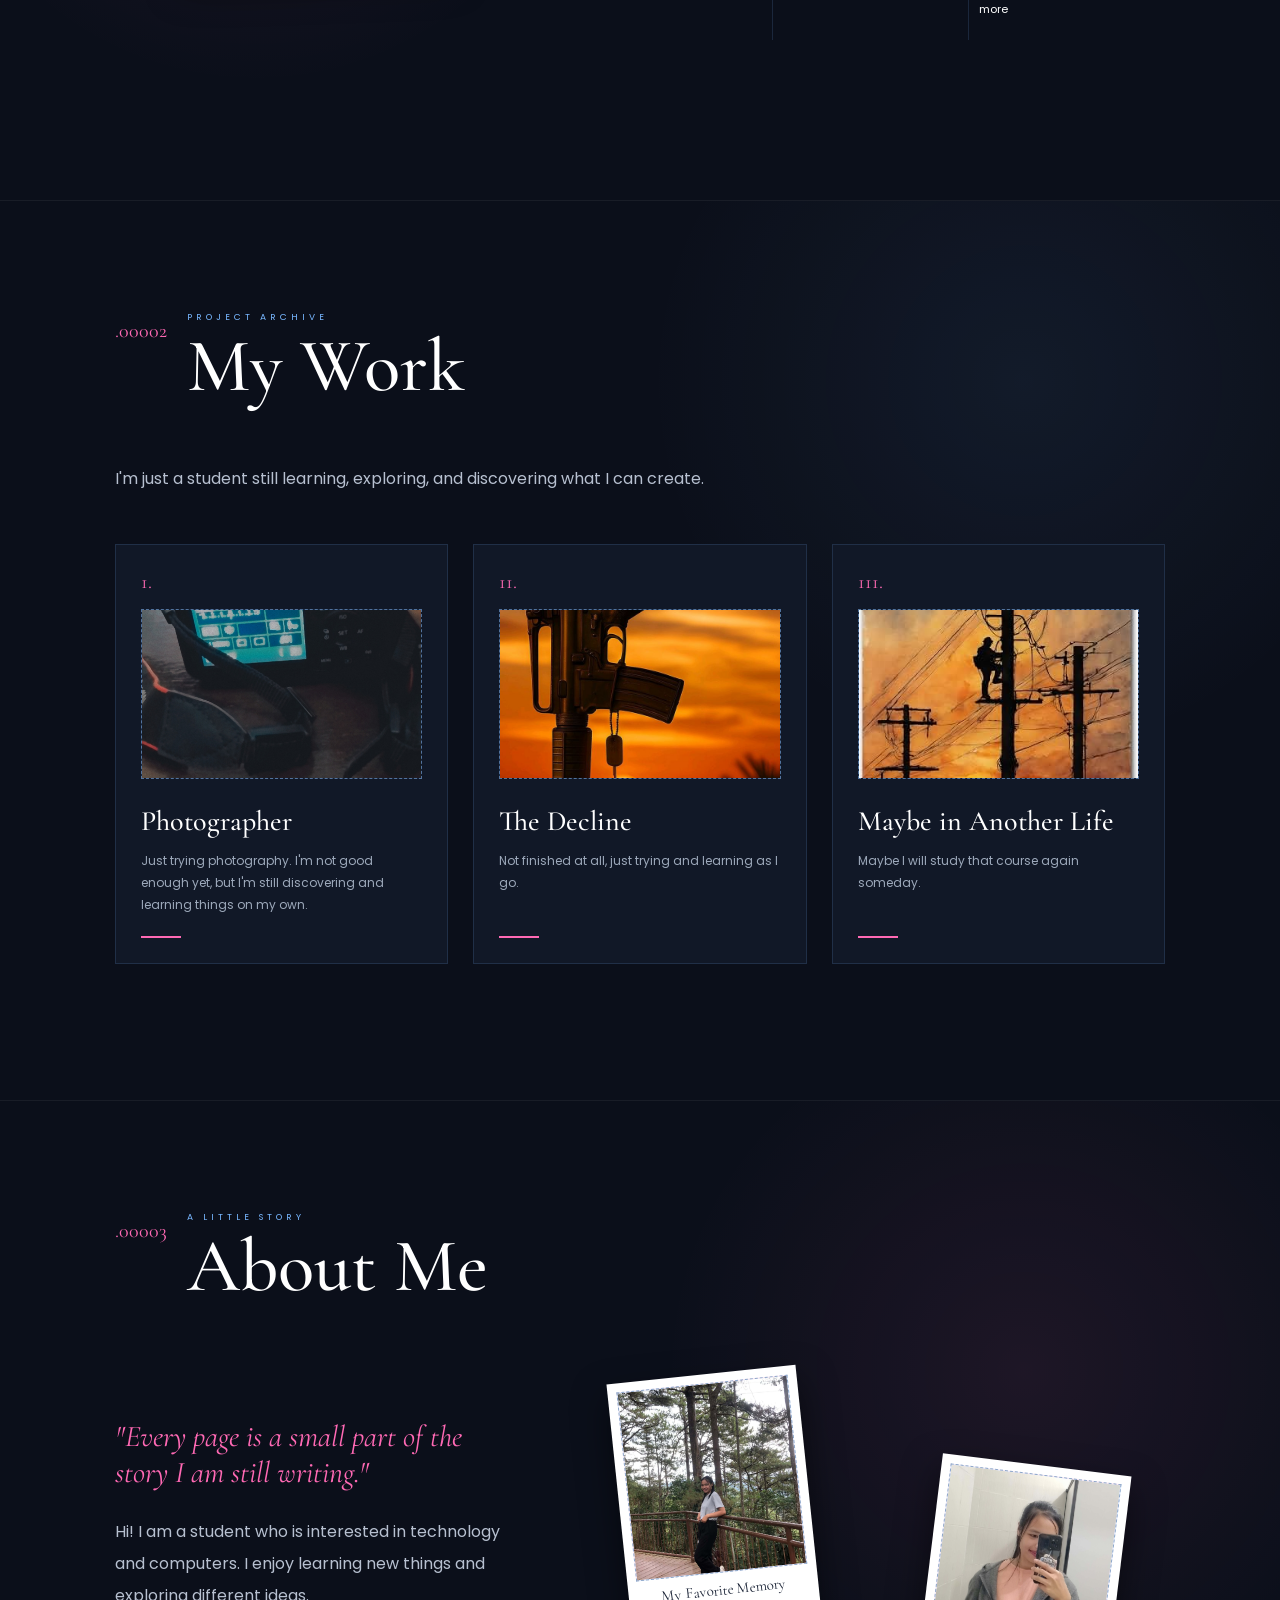
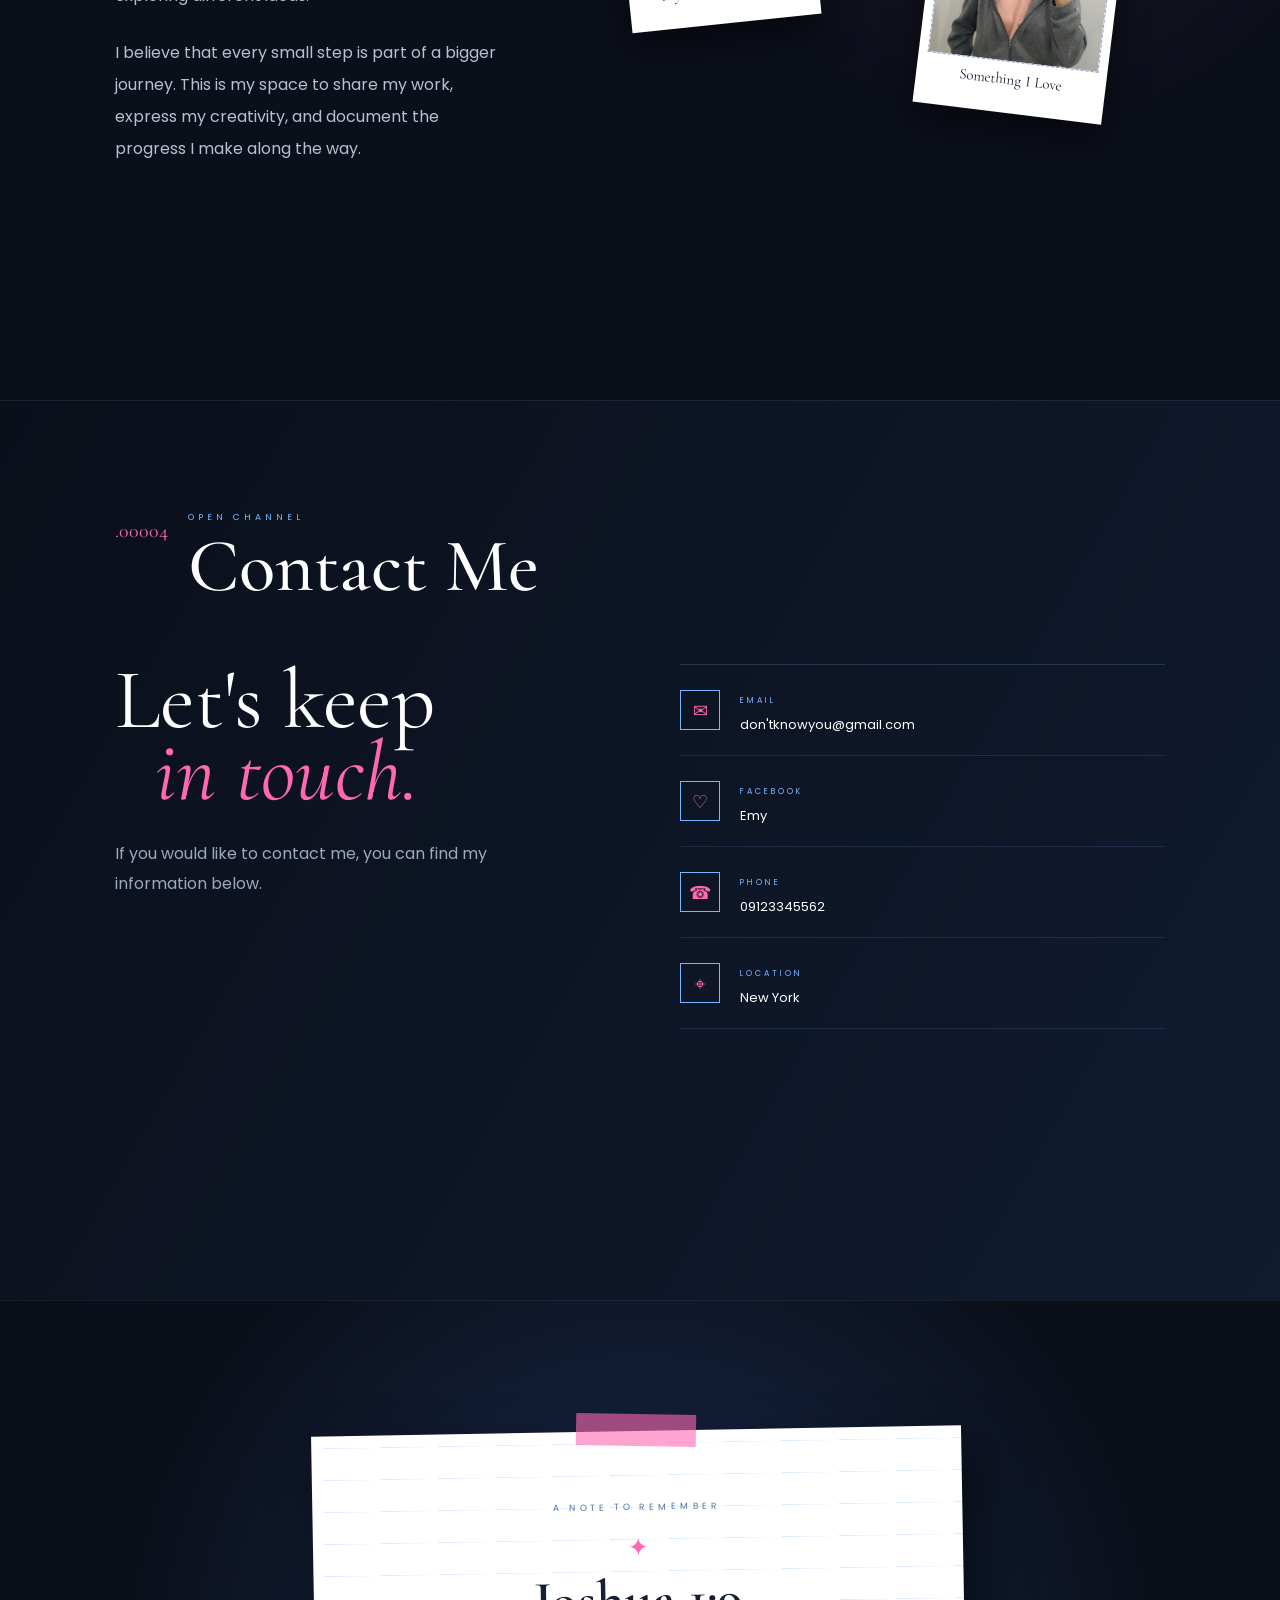
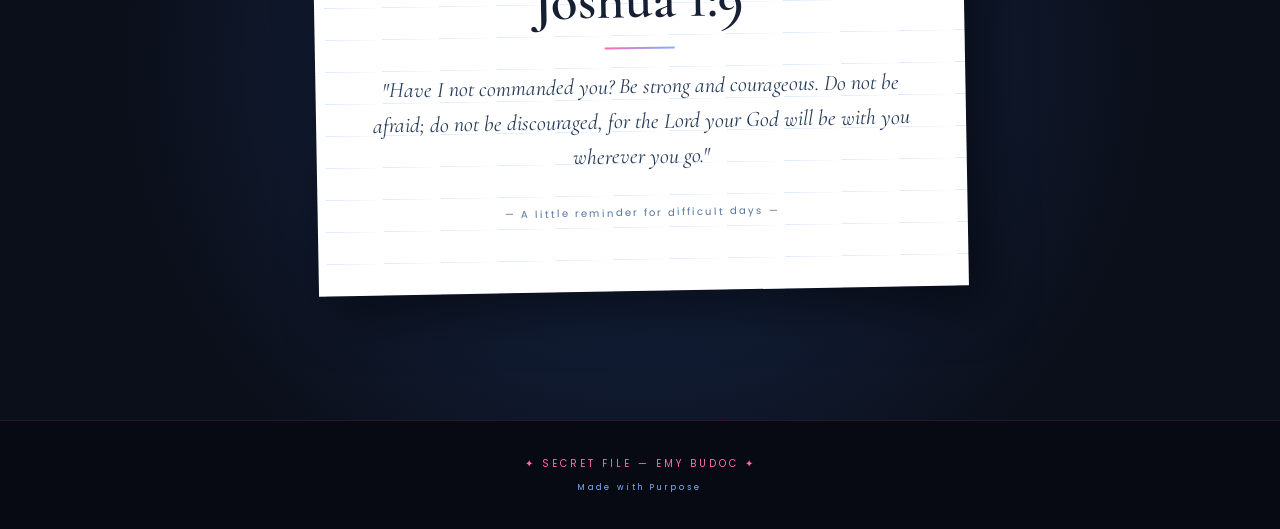
==== commit 2a110209: "commit ngh" ====
--- a/index.html
+++ b/index.html
@@ -193,7 +193,7 @@
                     11.
                 </div>
                 <div class="work-photo">
-                    <img src="kkk.jpeg" alt="My Project">
+                    <img src="ttt.jpeg" alt="My Project">
                 </div>
                 <h3>
                     The Decline
@@ -211,7 +211,7 @@
                     111.
                 </div>
                 <div class="work-photo">
-                    <img src="ttt.jpeg" alt="My Project">
+                    <img src="kkk.jpeg" alt="My Project">
                 </div>
                 <h3>
                     Maybe in Another Life
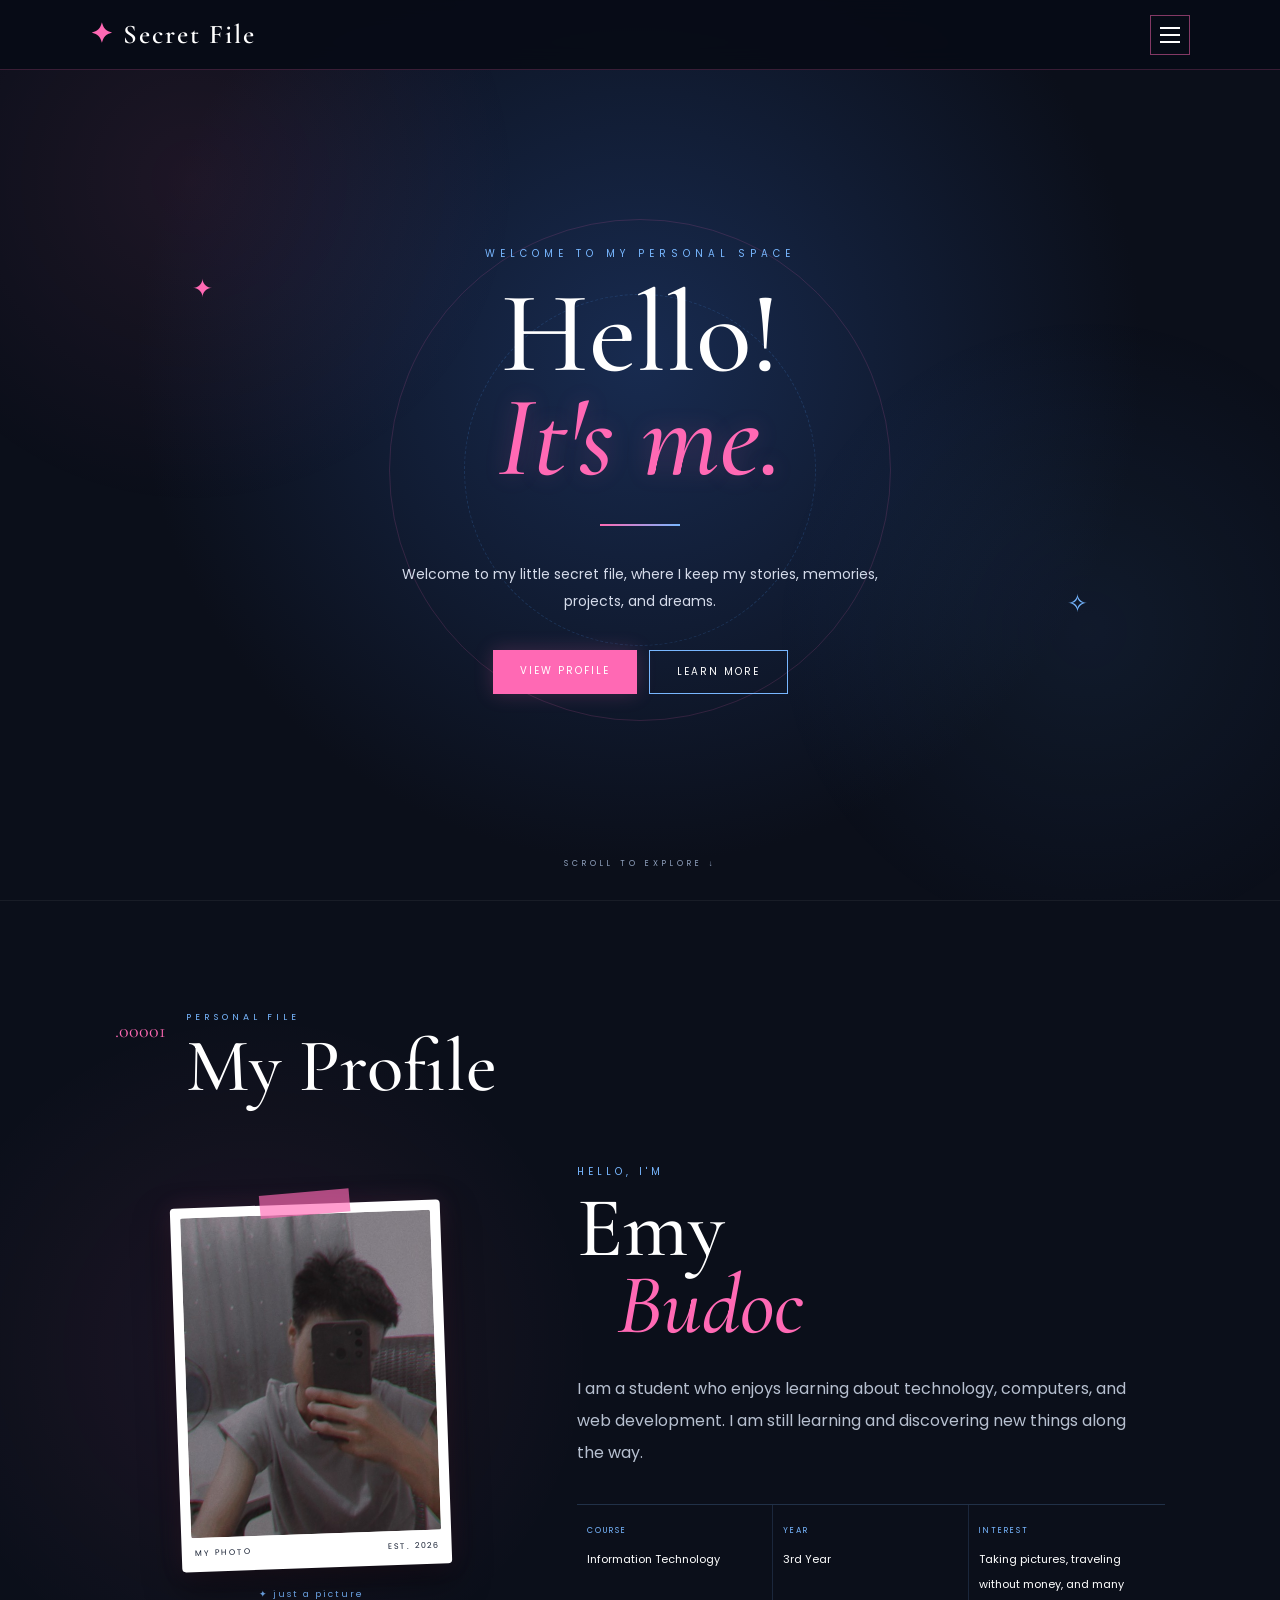
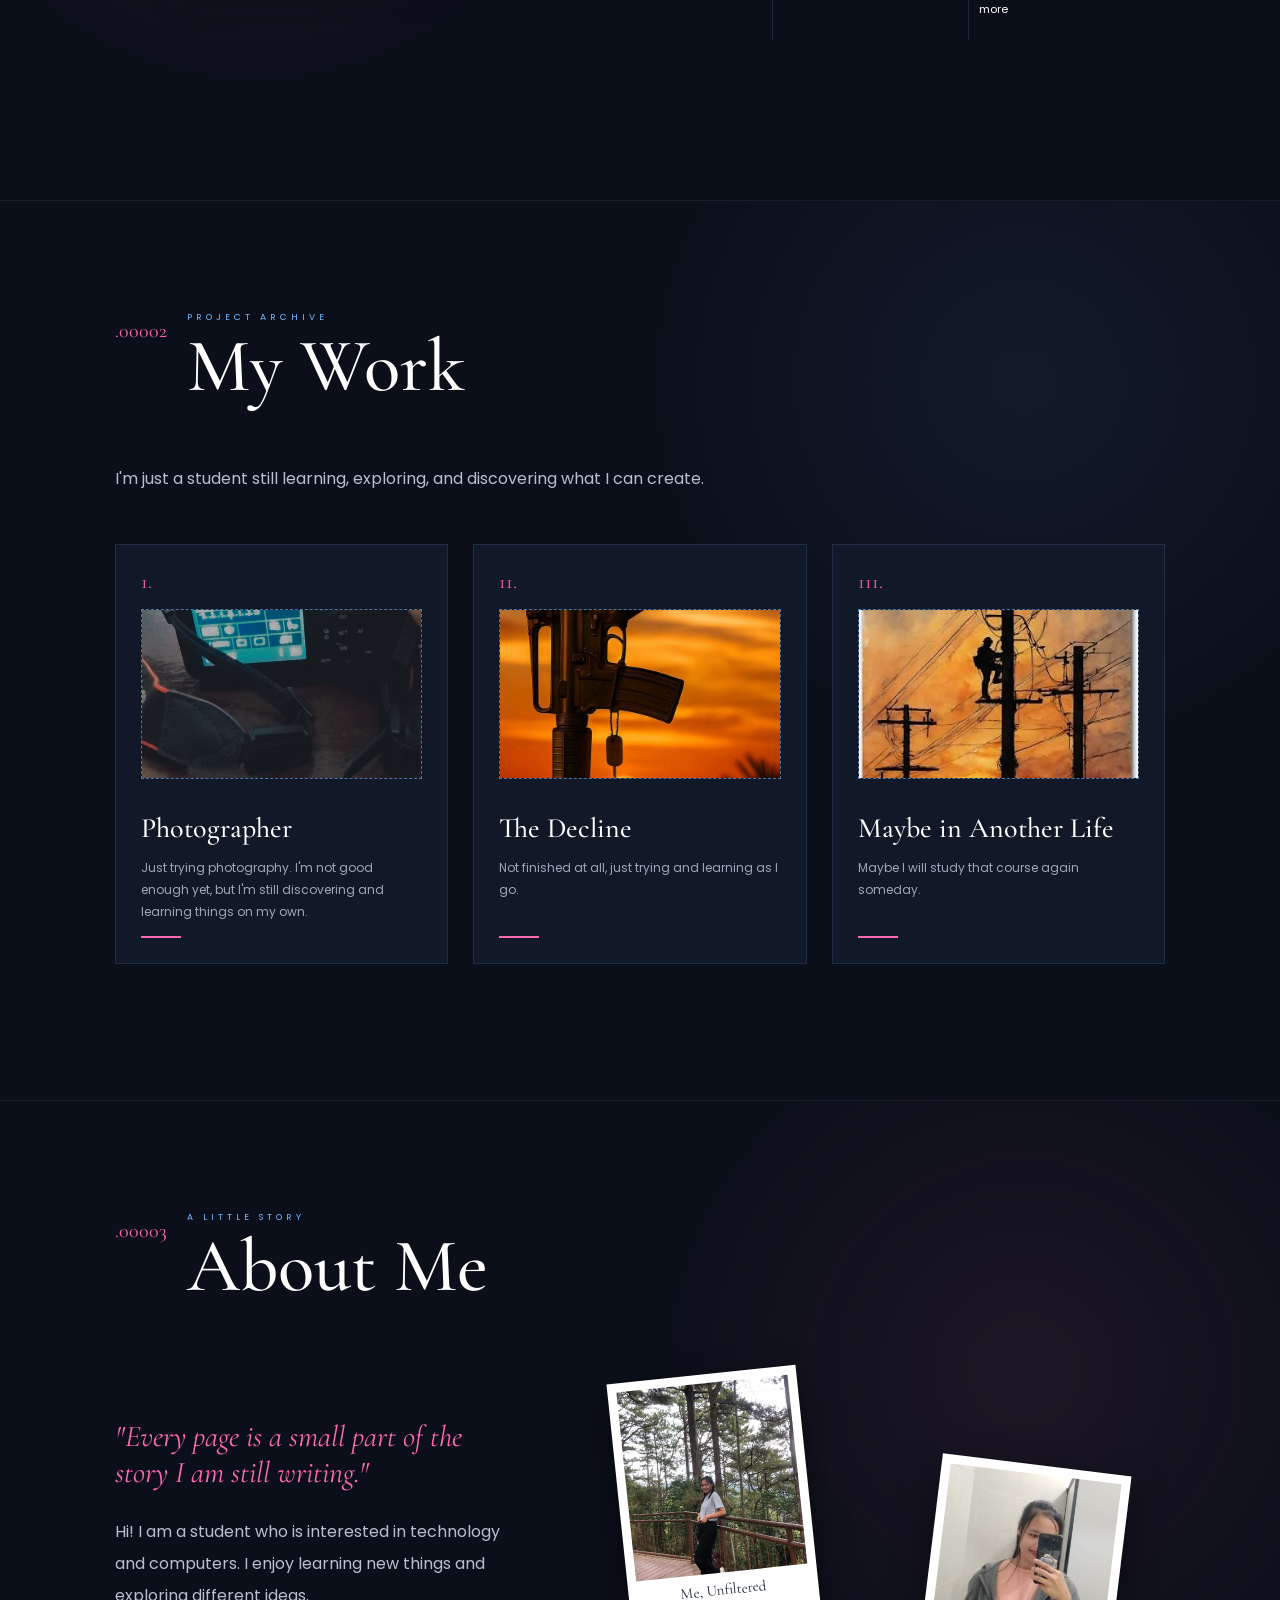
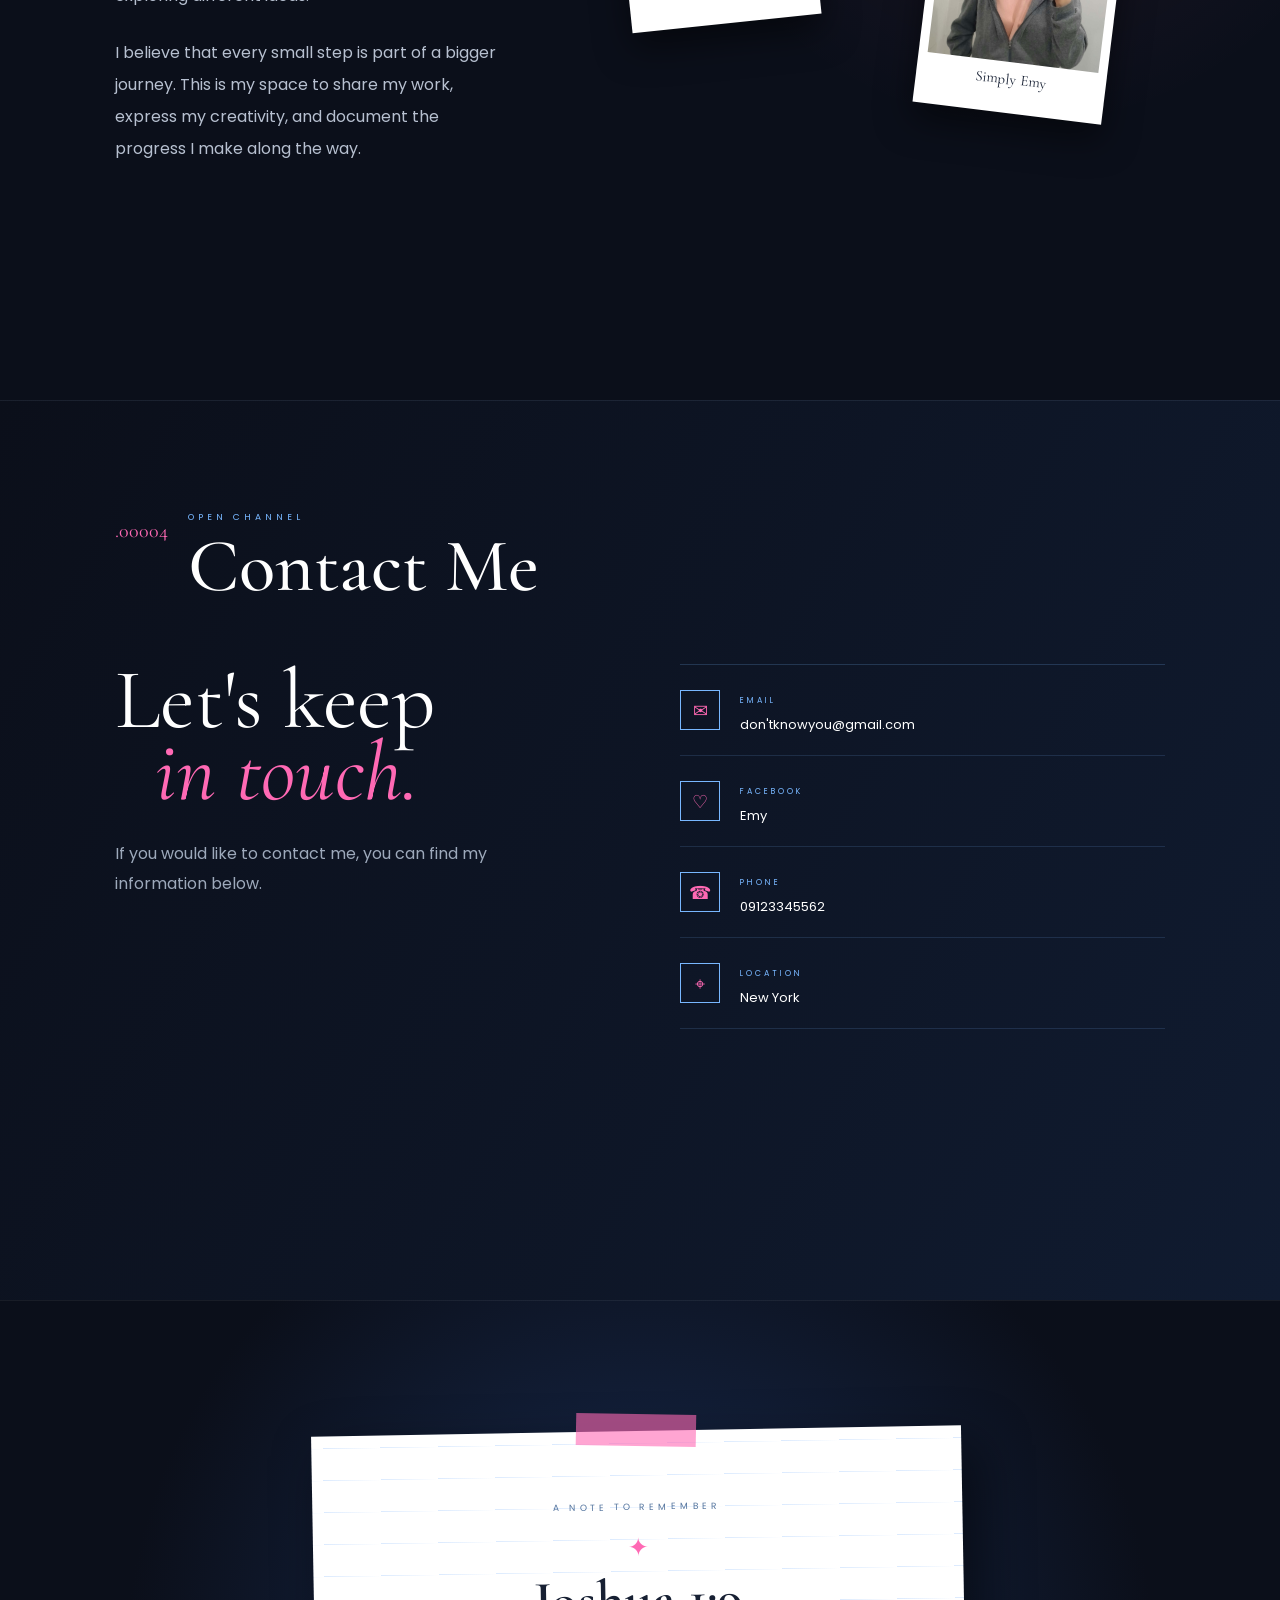
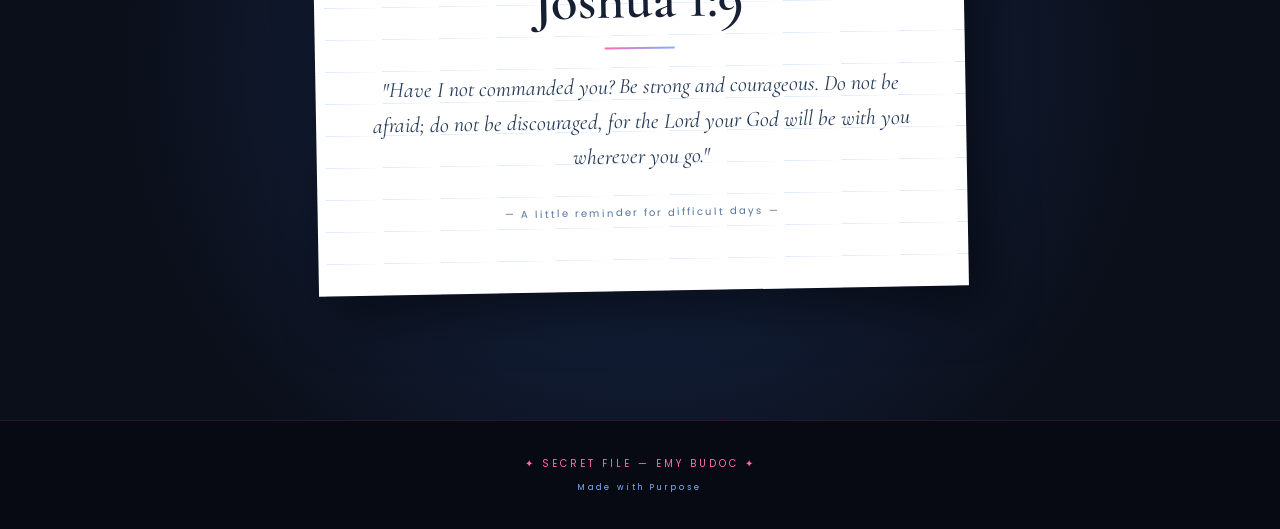
==== commit 43fe1097: "hfty" ====
--- a/index.html
+++ b/index.html
@@ -268,7 +268,7 @@
                         <img src="vvv.jpeg" alt="My Favorite Memory">
                     </div>
                     <p>
-                        My Favorite Memory
+                        Me, Unfiltered
                     </p>
                 </div>
 
@@ -278,7 +278,7 @@
                         <img src="hhh.jpeg" alt="Something I Love">
                     </div>
                     <p>
-                        Something I Love
+                        Simply Emy
                     </p>
                 </div>
             </div>
--- a/style.css
+++ b/style.css
@@ -20,27 +20,24 @@
 }
 
 /* Soft background glow */
-
 body::before {
   content: "";
   position: fixed;
   inset: 0;
   pointer-events: none;
   z-index: 999;
-
   background:
     radial-gradient(
-      circle at 15% 20%,
-      rgba(255, 105, 180, 0.08),
-      transparent 25%
+        circle at 15% 20%,
+        rgba(255, 105, 180, 0.08),
+        transparent 25%
     ),
     radial-gradient(
-      circle at 85% 70%,
-      rgba(80, 160, 255, 0.08),
-      transparent 25%
+        circle at 85% 70%,
+        rgba(80, 160, 255, 0.08),
+        transparent 25%
     );
 }
-
 
 /* =====================================================
 HEADER
@@ -50,41 +47,29 @@
   position: fixed;
   top: 0;
   left: 0;
-
   width: 100%;
   height: 70px;
-
   padding: 0 7%;
-
   display: flex;
   align-items: center;
   justify-content: space-between;
-
   background: rgba(7, 11, 22, 0.92);
-
   backdrop-filter: blur(12px);
-
   border-bottom: 1px solid rgba(255, 105, 180, 0.2);
-
   z-index: 1000;
 }
 
 .logo {
   font-family: "Cormorant Garamond", serif;
-
   font-size: 27px;
-
   font-weight: 600;
-
   letter-spacing: 2px;
-
   color: #ffffff;
 }
 
 .logo span {
   color: #ff69b4;
 }
-
 
 /* =====================================================
 BURGER MENU
@@ -101,113 +86,71 @@
 .burger-icon {
   width: 40px;
   height: 40px;
-
   display: flex;
-
   flex-direction: column;
-
   justify-content: center;
-
   align-items: center;
-
   gap: 5px;
-
   cursor: pointer;
-
   border: 1px solid rgba(255, 105, 180, 0.5);
-
   transition: 0.3s;
 }
 
 .burger-icon:hover {
   border-color: #ff69b4;
-
-  box-shadow:
-    0 0 15px rgba(255, 105, 180, 0.25);
+  box-shadow: 0 0 15px rgba(255, 105, 180, 0.25);
 }
 
 .burger-icon span {
   width: 20px;
   height: 2px;
-
   background: #ffffff;
-
   transition: 0.4s;
 }
 
-
 /* Navigation */
-
 nav {
   position: absolute;
-
   top: 52px;
   right: 0;
-
   width: 200px;
-
   padding: 12px;
-
   background: #101827;
-
   border: 1px solid rgba(80, 160, 255, 0.3);
-
   box-shadow:
     0 20px 50px rgba(0, 0, 0, 0.6),
     0 0 20px rgba(80, 160, 255, 0.08);
-
   opacity: 0;
-
   visibility: hidden;
-
   transform: translateY(-10px);
-
   transition: 0.3s;
 }
 
 nav a {
   display: block;
-
   padding: 13px 10px;
-
   color: #ffffff;
-
   text-decoration: none;
-
   font-size: 12px;
-
   letter-spacing: 2px;
-
   text-transform: uppercase;
-
-  border-bottom:
-    1px solid rgba(255, 255, 255, 0.07);
-
+  border-bottom: 1px solid rgba(255,255,255,0.07);
   transition: 0.3s;
 }
 
 nav a:hover {
   color: #ff69b4;
-
   padding-left: 20px;
 }
 
 #burger:checked ~ nav {
   opacity: 1;
-
   visibility: visible;
-
   transform: translateY(0);
 }
 
-
-/* Burger animation */
-
 #burger:checked + .burger-icon span:nth-child(1) {
-  transform:
-    translateY(7px)
-    rotate(45deg);
-
+  transform: translateY(7px) rotate(45deg);
   background: #ff69b4;
 }
 
@@ -216,13 +159,9 @@
 }
 
 #burger:checked + .burger-icon span:nth-child(3) {
-  transform:
-    translateY(-7px)
-    rotate(-45deg);
-
+  transform: translateY(-7px) rotate(-45deg);
   background: #ff69b4;
 }
-
 
 /* =====================================================
 HOME
@@ -230,224 +169,151 @@
 
 .welcome {
   min-height: 100vh;
-
   display: flex;
-
   align-items: center;
-
   justify-content: center;
-
   text-align: center;
-
   position: relative;
-
   padding: 120px 20px 80px;
-
   background:
     radial-gradient(
-      circle at 50% 40%,
-      #182b50,
-      #0b0f1a 60%
+        circle at 50% 40%,
+        #182b50,
+        #0b0f1a 60%
     );
-
   overflow: hidden;
 }
 
 .welcome::before {
   content: "";
-
   position: absolute;
-
   width: 500px;
   height: 500px;
-
-  border:
-    1px solid rgba(255, 105, 180, 0.15);
-
+  border: 1px solid rgba(255, 105, 180, 0.15);
   border-radius: 50%;
-
-  animation:
-    rotateCircle 25s linear infinite;
+  animation: rotateCircle 25s linear infinite;
 }
 
 .welcome::after {
   content: "";
-
   position: absolute;
-
   width: 350px;
   height: 350px;
-
-  border:
-    1px dashed rgba(80, 160, 255, 0.18);
-
+  border: 1px dashed rgba(80, 160, 255, 0.18);
   border-radius: 50%;
-
-  animation:
-    rotateCircleReverse 18s linear infinite;
+  animation: rotateCircleReverse 18s linear infinite;
 }
 
 .content {
   position: relative;
-
   z-index: 2;
-
   max-width: 750px;
 }
 
 .small-title {
   font-size: 10px;
-
   letter-spacing: 5px;
-
   color: #78b7ff;
-
   margin-bottom: 20px;
 }
 
 .content h1 {
   font-family: "Cormorant Garamond", serif;
-
-  font-size:
-    clamp(65px, 10vw, 115px);
-
+  font-size: clamp(65px, 10vw, 115px);
   line-height: 0.9;
-
   font-weight: 500;
-
   color: #ffffff;
 }
 
 .content h1 span {
   display: block;
-
-  color: #ff69b4;
-
+  color: #ff69b4;
   font-style: italic;
-
-  text-shadow:
-    0 0 25px rgba(255, 105, 180, 0.2);
+  text-shadow: 0 0 25px rgba(255,105,180,0.2);
 }
 
 .line {
   width: 80px;
-
   height: 2px;
-
-  background:
-    linear-gradient(
-      90deg,
-      #ff69b4,
-      #78b7ff
-    );
-
+  background: linear-gradient(
+    90deg,
+    #ff69b4,
+    #78b7ff
+  );
   margin: 35px auto;
 }
 
 .home-text {
   max-width: 520px;
-
   margin: auto;
-
   color: #d5dbea;
-
   font-size: 14px;
-
   line-height: 1.9;
 }
 
 .button {
   margin-top: 35px;
-
   display: flex;
-
   justify-content: center;
-
   gap: 12px;
-
   flex-wrap: wrap;
 }
 
 .button a {
   text-decoration: none;
-
   padding: 13px 27px;
-
   font-size: 10px;
-
   letter-spacing: 2px;
-
   text-transform: uppercase;
-
   transition: 0.3s;
 }
 
 .watch {
   background: #ff69b4;
-
   color: #ffffff;
-
-  box-shadow:
-    0 0 20px rgba(255, 105, 180, 0.2);
+  box-shadow: 0 0 20px rgba(255,105,180,0.2);
 }
 
 .watch:hover {
   background: #ff8ac6;
-
   transform: translateY(-4px);
 }
 
 .subscribe {
   border: 1px solid #78b7ff;
-
   color: #ffffff;
 }
 
 .subscribe:hover {
   background: #78b7ff;
-
   color: #0b0f1a;
-
   transform: translateY(-4px);
 }
 
 .home-decoration {
   position: absolute;
-
   top: 30%;
   left: 15%;
-
   font-size: 25px;
-
-  color: #ff69b4;
-
-  animation:
-    floating 4s ease-in-out infinite;
+  color: #ff69b4;
+  animation: floating 4s ease-in-out infinite;
 }
 
 .home-decoration.two {
   top: 65%;
-
   left: auto;
   right: 15%;
-
   color: #78b7ff;
-
   animation-delay: 1s;
 }
 
 .scroll-text {
   position: absolute;
-
   bottom: 30px;
-
   font-size: 8px;
-
   letter-spacing: 4px;
-
   color: #8fa0bc;
 }
-
 
 /* =====================================================
 SECTIONS
@@ -455,70 +321,46 @@
 
 .section {
   min-height: 100vh;
-
   padding: 110px 9%;
-
   position: relative;
-
-  border-top:
-    1px solid rgba(255, 255, 255, 0.06);
+  border-top: 1px solid rgba(255,255,255,0.06);
 }
 
 .section-title {
   display: flex;
-
   align-items: flex-start;
-
   gap: 20px;
-
   margin-bottom: 60px;
 }
 
 .number {
-  font-family:
-    "Cormorant Garamond", serif;
-
+  font-family: "Cormorant Garamond", serif;
   font-size: 20px;
-
-  color: #ff69b4;
-
+  color: #ff69b4;
   padding-top: 8px;
 }
 
 .mini-title {
   font-size: 9px;
-
   letter-spacing: 4px;
-
   color: #78b7ff;
-
   margin-bottom: 5px;
 }
 
 .section h2 {
-  font-family:
-    "Cormorant Garamond", serif;
-
-  font-size:
-    clamp(45px, 7vw, 75px);
-
+  font-family: "Cormorant Garamond", serif;
+  font-size: clamp(45px, 7vw, 75px);
   font-weight: 500;
-
   line-height: 1;
-
   color: #ffffff;
 }
 
 .section-intro {
   max-width: 650px;
-
   color: #b7c0d0;
-
   line-height: 1.9;
-
   margin-bottom: 50px;
 }
-
 
 /* =====================================================
 PROFILE
@@ -528,7 +370,7 @@
   background:
     radial-gradient(
       circle at 20% 50%,
-      rgba(255, 105, 180, 0.08),
+      rgba(255,105,180,0.08),
       transparent 30%
     ),
     #0b0f1a;
@@ -536,12 +378,8 @@
 
 .profile-content {
   display: grid;
-
-  grid-template-columns:
-    0.8fr 1.2fr;
-
+  grid-template-columns: 0.8fr 1.2fr;
   gap: 70px;
-
   align-items: center;
 }
 
@@ -551,45 +389,29 @@
 
 .picture-frame {
   position: relative;
-
   width: 270px;
-
   margin: auto;
-
   padding: 10px;
-
   background: #ffffff;
-
   border-radius: 4px;
-
   box-shadow:
-    0 15px 35px rgba(0, 0, 0, 0.5),
-    0 0 25px rgba(255, 105, 180, 0.12);
-
+    0 15px 35px rgba(0,0,0,0.5),
+    0 0 25px rgba(255,105,180,0.12);
   transform: rotate(-2deg);
-
   transition: 0.5s;
 }
 
 .picture-frame:hover {
-  transform:
-    rotate(0deg)
-    scale(1.03);
+  transform: rotate(0deg) scale(1.03);
 }
 
 .picture-frame img {
   width: 100%;
-
   height: 320px;
-
   object-fit: cover;
-
   display: block;
-
   filter: none;
-
   border-radius: 2px;
-
   transition: 0.5s;
 }
 
@@ -599,110 +421,71 @@
 
 .tape {
   position: absolute;
-
   width: 90px;
-
   height: 23px;
-
   top: -12px;
-
   left: 50%;
-
-  transform:
-    translateX(-50%)
-    rotate(-3deg);
-
-  background:
-    rgba(255, 105, 180, 0.65);
-
+  transform: translateX(-50%) rotate(-3deg);
+  background: rgba(255,105,180,0.65);
   z-index: 2;
 }
 
 .picture-caption {
   display: flex;
-
   justify-content: space-between;
-
   color: #172033;
-
   font-size: 8px;
-
   letter-spacing: 2px;
-
   padding: 10px 3px 2px;
 }
 
 .photo-note {
   margin-top: 20px;
-
   color: #78b7ff;
-
   font-size: 9px;
-
   letter-spacing: 2px;
 }
 
+/* Profile Text */
 .hello {
   color: #78b7ff;
-
   font-size: 10px;
-
   letter-spacing: 4px;
-
   margin-bottom: 10px;
 }
 
 .profile-info h3 {
-  font-family:
-    "Cormorant Garamond", serif;
-
-  font-size:
-    clamp(55px, 7vw, 85px);
-
+  font-family: "Cormorant Garamond", serif;
+  font-size: clamp(55px, 7vw, 85px);
   font-weight: 500;
-
   line-height: 0.9;
-
   margin-bottom: 30px;
-
   color: #ffffff;
 }
 
 .profile-info h3 span {
   display: block;
-
-  color: #ff69b4;
-
+  color: #ff69b4;
   font-style: italic;
-
   margin-left: 40px;
 }
 
 .profile-description {
   color: #b7c0d0;
-
   line-height: 2;
-
   max-width: 570px;
-
   margin-bottom: 35px;
 }
 
 .profile-details {
   display: grid;
-
-  grid-template-columns:
-    repeat(3, 1fr);
-
-  border-top:
-    1px solid rgba(120, 183, 255, 0.2);
+  grid-template-columns: repeat(3, 1fr);
+  border-top: 1px solid rgba(120,183,255,0.2);
 }
 
 .detail {
   padding: 20px 10px;
-
-  border-right:
-    1px solid rgba(120, 183, 255, 0.15);
+  border-right: 1px solid rgba(120,183,255,0.15);
 }
 
 .detail:last-child {
@@ -711,34 +494,27 @@
 
 .detail span {
   display: block;
-
   color: #78b7ff;
-
   font-size: 8px;
-
   letter-spacing: 2px;
-
   margin-bottom: 8px;
 }
 
 .detail strong {
   font-size: 11px;
-
   font-weight: 400;
-
   color: #ffffff;
 }
 
-
-/* =====================================================
-WORK / PROJECTS
+/* =====================================================
+WORK
 ===================================================== */
 
 .work-section {
   background:
     radial-gradient(
       circle at 80% 20%,
-      rgba(120, 183, 255, 0.07),
+      rgba(120,183,255,0.07),
       transparent 30%
     ),
     #0b0f1a;
@@ -746,159 +522,65 @@
 
 .work-container {
   display: grid;
-
-  grid-template-columns:
-    repeat(3, 1fr);
-
+  grid-template-columns: repeat(3, 1fr);
   gap: 25px;
 }
 
 .work-card {
   position: relative;
-
   padding: 25px;
-
   min-height: 420px;
-
   background: #111827;
-
-  border:
-    1px solid rgba(120, 183, 255, 0.15);
-
+  border: 1px solid rgba(120,183,255,0.15);
   transition: 0.4s;
-
   overflow: hidden;
 }
 
 .work-card:hover {
   transform: translateY(-10px);
-
   border-color: #ff69b4;
-
   box-shadow:
-    0 20px 40px rgba(0, 0, 0, 0.4),
-    0 0 20px rgba(255, 105, 180, 0.08);
+    0 20px 40px rgba(0,0,0,0.4),
+    0 0 20px rgba(255,105,180,0.08);
 }
 
 .card-number {
   color: #ff69b4;
-
-  font-family:
-    "Cormorant Garamond", serif;
-
+  font-family: "Cormorant Garamond", serif;
   font-size: 20px;
-
   margin-bottom: 15px;
-}
-
-.work-photo {
-  height: 170px;
-
-  border:
-    1px dashed #52739d;
-
-  overflow: hidden;
-
-  margin-bottom: 25px;
-
-  background:
-    linear-gradient(
-      135deg,
-      #111827,
-      #172b49
-    );
 }
 
 .work-photo img {
   width: 100%;
-
-  height: 100%;
-
+  height: 170px;
   object-fit: cover;
-
-  display: block;
+  border: 1px dashed #52739d;
+  margin-bottom: 25px;
 }
 
 .work-card h3 {
-  font-family:
-    "Cormorant Garamond", serif;
-
+  font-family: "Cormorant Garamond", serif;
   font-size: 28px;
-
   font-weight: 500;
-
   color: #ffffff;
-
   margin-bottom: 12px;
 }
 
 .work-card p {
   color: #9da9bb;
-
   font-size: 12px;
-
   line-height: 1.8;
 }
 
 .card-line {
   position: absolute;
-
   bottom: 25px;
-
   left: 25px;
-
   width: 40px;
-
   height: 2px;
-
   background: #ff69b4;
 }
-
-
-/* =====================================================
-PROJECT NAVIGATION BUTTONS
-===================================================== */
-
-/* Hidden on desktop */
-
-.work-next {
-  display: none;
-}
-
-.work-next button {
-  background: transparent;
-
-  border: 1px solid #78b7ff;
-
-  color: #ffffff;
-
-  padding: 10px 18px;
-
-  font-family: "Poppins", sans-serif;
-
-  font-size: 9px;
-
-  letter-spacing: 2px;
-
-  text-transform: uppercase;
-
-  cursor: pointer;
-
-  transition: 0.3s;
-}
-
-.work-next button:hover {
-  background: #78b7ff;
-
-  color: #0b0f1a;
-
-  transform: translateY(-2px);
-}
-
-.work-next button:active {
-  transform: scale(0.96);
-}
-
 
 /* =====================================================
 ABOUT
@@ -908,7 +590,7 @@
   background:
     radial-gradient(
       circle at 80% 30%,
-      rgba(255, 105, 180, 0.08),
+      rgba(255,105,180,0.08),
       transparent 30%
     ),
     #0b0f1a;
@@ -916,18 +598,13 @@
 
 .about-content {
   display: grid;
-
-  grid-template-columns:
-    0.8fr 1.2fr;
-
+  grid-template-columns: 0.8fr 1.2fr;
   gap: 60px;
-
   align-items: center;
 }
 
 .about-text {
   color: #b7c0d0;
-
   line-height: 2;
 }
 
@@ -936,116 +613,65 @@
 }
 
 .about-text .quote {
-  font-family:
-    "Cormorant Garamond", serif;
-
+  font-family: "Cormorant Garamond", serif;
   font-size: 30px;
-
   line-height: 1.2;
-
-  color: #ff69b4;
-
+  color: #ff69b4;
   font-style: italic;
 }
 
+/* About Pictures */
 .about-gallery {
   position: relative;
-
   min-height: 480px;
 }
 
 .about-photo {
   position: absolute;
-
   width: 190px;
-
   padding: 9px 9px 25px;
-
   background: #ffffff;
-
   color: #172033;
-
-  box-shadow:
-    0 15px 35px rgba(0, 0, 0, 0.5);
-
+  box-shadow: 0 15px 35px rgba(0,0,0,0.5);
   transition: 0.5s;
 }
 
 .about-photo:hover {
   z-index: 10;
-
-  transform:
-    rotate(0deg)
-    scale(1.06) !important;
+  transform: rotate(0deg) scale(1.06) !important;
 }
 
 .photo-one {
   top: 10px;
-
   left: 8%;
-
   transform: rotate(-6deg);
 }
 
 .photo-two {
   top: 100px;
-
   right: 8%;
-
   transform: rotate(7deg);
 }
 
 .photo-three {
   bottom: 10px;
-
   left: 28%;
-
   transform: rotate(-3deg);
-}
-
-.about-photo-image {
-  height: 190px;
-
-  display: flex;
-
-  justify-content: center;
-
-  align-items: center;
-
-  overflow: hidden;
-
-  background:
-    linear-gradient(
-      135deg,
-      #dbeafe,
-      #fce7f3
-    );
-
-  border:
-    1px dashed #8da7c9;
 }
 
 .about-photo-image img {
   width: 100%;
-
-  height: 100%;
-
+  height: 190px;
   object-fit: cover;
-
   display: block;
 }
 
 .about-photo p {
-  font-family:
-    "Cormorant Garamond", serif;
-
+  font-family: "Cormorant Garamond", serif;
   font-size: 15px;
-
   text-align: center;
-
   margin-top: 8px;
 }
-
 
 /* =====================================================
 CONTACT
@@ -1062,58 +688,39 @@
 
 .contact-content {
   display: grid;
-
-  grid-template-columns:
-    1fr 1fr;
-
+  grid-template-columns: 1fr 1fr;
   gap: 80px;
 }
 
 .contact-big {
-  font-family:
-    "Cormorant Garamond", serif;
-
-  font-size:
-    clamp(55px, 7vw, 85px);
-
+  font-family: "Cormorant Garamond", serif;
+  font-size: clamp(55px, 7vw, 85px);
   line-height: 0.85;
-
   margin-bottom: 30px;
 }
 
 .contact-big span {
   color: #ff69b4;
-
   font-style: italic;
-
   margin-left: 40px;
 }
 
 .contact-intro > p:last-child {
   max-width: 400px;
-
   color: #9da9bb;
-
   line-height: 1.9;
 }
 
 .contact-list {
-  border-top:
-    1px solid rgba(120, 183, 255, 0.2);
+  border-top: 1px solid rgba(120,183,255,0.2);
 }
 
 .contact-item {
   display: flex;
-
   gap: 20px;
-
   align-items: center;
-
   padding: 20px 0;
-
-  border-bottom:
-    1px solid rgba(120, 183, 255, 0.15);
-
+  border-bottom: 1px solid rgba(120,183,255,0.15);
   transition: 0.3s;
 }
 
@@ -1124,37 +731,25 @@
 .contact-icon {
   width: 40px;
   height: 40px;
-
   display: flex;
-
   align-items: center;
-
   justify-content: center;
-
-  border:
-    1px solid #78b7ff;
-
-  color: #ff69b4;
-
+  border: 1px solid #78b7ff;
+  color: #ff69b4;
   font-size: 18px;
 }
 
 .contact-item small {
   color: #78b7ff;
-
   font-size: 8px;
-
   letter-spacing: 3px;
 }
 
 .contact-item p {
   color: #ffffff;
-
   font-size: 13px;
-
   margin-top: 5px;
 }
-
 
 /* =====================================================
 NOTE
@@ -1162,141 +757,93 @@
 
 .note-section {
   min-height: 80vh;
-
   display: flex;
-
   align-items: center;
-
   justify-content: center;
-
   background:
     radial-gradient(
-      circle,
-      #182b50,
-      #0b0f1a 70%
+        circle,
+        #182b50,
+        #0b0f1a 70%
     );
 }
 
 .note-paper {
   position: relative;
-
-  width:
-    min(650px, 90vw);
-
+  width: min(650px, 90vw);
   padding: 70px 55px;
-
   background:
     repeating-linear-gradient(
-      0deg,
-      #ffffff,
-      #ffffff 31px,
-      #dbeafe 32px
+        0deg,
+        #ffffff,
+        #ffffff 31px,
+        #dbeafe 32px
     );
-
   color: #172033;
-
-  box-shadow:
-    15px 20px 50px rgba(0, 0, 0, 0.5);
-
+  box-shadow: 15px 20px 50px rgba(0,0,0,0.5);
   transform: rotate(-1deg);
 }
 
 .paper-tape {
   position: absolute;
-
   top: -17px;
-
   left: 50%;
-
-  transform:
-    translateX(-50%)
-    rotate(2deg);
-
+  transform: translateX(-50%) rotate(2deg);
   width: 120px;
-
   height: 32px;
-
-  background:
-    rgba(255, 105, 180, 0.6);
+  background: rgba(255,105,180,0.6);
 }
 
 .note-label {
   font-size: 9px;
-
   letter-spacing: 4px;
-
   color: #52739d;
-
   text-align: center;
-
   margin-bottom: 15px;
 }
 
 .note-star {
   text-align: center;
-
-  color: #ff69b4;
-
+  color: #ff69b4;
   font-size: 25px;
-
   margin-bottom: 5px;
 }
 
 .note-paper h2 {
-  font-family:
-    "Cormorant Garamond", serif;
-
+  font-family: "Cormorant Garamond", serif;
   font-size: 55px;
-
   font-weight: 600;
-
   text-align: center;
-
   color: #172033;
 }
 
 .note-line {
   width: 70px;
-
   height: 2px;
-
-  background:
-    linear-gradient(
-      90deg,
-      #ff69b4,
-      #78b7ff
-    );
-
+  background: linear-gradient(
+    90deg,
+    #ff69b4,
+    #78b7ff
+  );
   margin: 20px auto;
 }
 
 .verse {
-  font-family:
-    "Cormorant Garamond", serif;
-
+  font-family: "Cormorant Garamond", serif;
   font-size: 22px;
-
   line-height: 1.6;
-
   text-align: center;
-
   font-style: italic;
-
   color: #253b5a;
 }
 
 .note-footer {
   text-align: center;
-
   font-size: 10px;
-
   letter-spacing: 2px;
-
   margin-top: 30px;
-
   color: #52739d;
 }
-
 
 /* =====================================================
 FOOTER
@@ -1304,86 +851,53 @@
 
 footer {
   padding: 35px 20px;
-
   text-align: center;
-
-  border-top:
-    1px solid rgba(255, 105, 180, 0.15);
-
+  border-top: 1px solid rgba(255,105,180,0.15);
   background: #070a12;
 }
 
 footer p {
   color: #ff69b4;
-
   font-size: 10px;
-
   letter-spacing: 3px;
 }
 
 .footer-small {
   margin-top: 10px;
-
   color: #78b7ff !important;
-
   font-size: 8px !important;
 }
 
-
 /* =====================================================
 ANIMATIONS
 ===================================================== */
 
 @keyframes floating {
-
-  0%, 100% {
-    transform: translateY(0);
-  }
-
-  50% {
-    transform: translateY(-18px);
-  }
+  0%, 100% { transform: translateY(0); }
+  50% { transform: translateY(-18px); }
 }
 
 @keyframes rotateCircle {
-
-  from {
-    transform: rotate(0deg);
-  }
-
-  to {
-    transform: rotate(360deg);
-  }
+  from { transform: rotate(0deg); }
+  to { transform: rotate(360deg); }
 }
 
 @keyframes rotateCircleReverse {
-
-  from {
-    transform: rotate(360deg);
-  }
-
-  to {
-    transform: rotate(0deg);
-  }
-}
-
-
-/* =====================================================
-TABLET
+  from { transform: rotate(360deg); }
+  to { transform: rotate(0deg); }
+}
+
+/* =====================================================
+RESPONSIVE: TABLET & PHONE
 ===================================================== */
 
 @media (max-width: 900px) {
-
   .section {
     padding: 100px 7%;
   }
 
-
-  /* PROFILE */
-
   .profile-content {
     grid-template-columns: 1fr;
-
     gap: 60px;
   }
 
@@ -1393,7 +907,6 @@
 
   .profile-description {
     margin-left: auto;
-
     margin-right: auto;
   }
 
@@ -1401,16 +914,9 @@
     text-align: left;
   }
 
-
-  /* WORK */
-
   .work-container {
-    grid-template-columns:
-      1fr 1fr;
-  }
-
-
-  /* ABOUT */
+    grid-template-columns: 1fr 1fr;
+  }
 
   .about-content {
     grid-template-columns: 1fr;
@@ -1422,40 +928,20 @@
 
   .about-gallery {
     min-height: 520px;
-
     max-width: 600px;
-
     width: 100%;
-
     margin: auto;
   }
-
-
-  /* CONTACT */
 
   .contact-content {
     grid-template-columns: 1fr;
-
     gap: 60px;
   }
-
-}
-
-
-/* =====================================================
-PHONE
-===================================================== */
+}
 
 @media (max-width: 600px) {
-
-
-  /* =================================================
-  HEADER
-  ================================================= */
-
   header {
     height: 65px;
-
     padding: 0 6%;
   }
 
@@ -1463,91 +949,8 @@
     font-size: 21px;
   }
 
-
-  /* =================================================
-  MOBILE BURGER
-  ================================================= */
-
-  .menu {
-    position: relative;
-
-    z-index: 1001;
-  }
-
-  .burger-icon {
-    width: 40px;
-
-    height: 40px;
-
-    position: relative;
-
-    z-index: 1002;
-  }
-
-  nav {
-    top: 50px;
-
-    right: 0;
-
-    width: 190px;
-
-    max-width:
-      calc(100vw - 30px);
-
-    padding: 8px;
-
-    background:
-      rgba(16, 24, 39, 0.98);
-
-    border:
-      1px solid rgba(80, 160, 255, 0.3);
-
-    box-shadow:
-      0 20px 50px rgba(0, 0, 0, 0.6),
-      0 0 20px rgba(80, 160, 255, 0.08);
-
-    opacity: 0;
-
-    visibility: hidden;
-
-    transform:
-      translateY(-10px);
-
-    transition:
-      opacity 0.3s ease,
-      visibility 0.3s ease,
-      transform 0.3s ease;
-  }
-
-  nav a {
-    padding: 13px 10px;
-
-    font-size: 11px;
-
-    letter-spacing: 2px;
-  }
-
-  nav a:hover {
-    padding-left: 20px;
-  }
-
-  #burger:checked ~ nav {
-    opacity: 1;
-
-    visibility: visible;
-
-    transform:
-      translateY(0);
-  }
-
-
-  /* =================================================
-  MOBILE HOME
-  ================================================= */
-
   .welcome {
     padding-left: 20px;
-
     padding-right: 20px;
   }
 
@@ -1557,7 +960,6 @@
 
   .small-title {
     font-size: 8px;
-
     letter-spacing: 3px;
   }
 
@@ -1565,11 +967,6 @@
     font-size: 13px;
   }
 
-
-  /* =================================================
-  MOBILE SECTIONS
-  ================================================= */
-
   .section {
     padding: 90px 6%;
   }
@@ -1582,11 +979,6 @@
     font-size: 50px;
   }
 
-
-  /* =================================================
-  MOBILE PROFILE
-  ================================================= */
-
   .picture-frame {
     width: 220px;
   }
@@ -1609,279 +1001,59 @@
 
   .detail {
     border-right: none;
-
-    border-bottom:
-      1px solid rgba(120, 183, 255, 0.15);
-  }
-
-
-  /* =================================================
-  MOBILE PROJECT SLIDER
-  ================================================= */
-
-  .work-section {
-    overflow: hidden;
-  }
-
-
+    border-bottom: 1px solid rgba(120,183,255,0.15);
+  }
+
+  /* HORIZONTAL TOUCH SCROLLING FOR WORK CARDS ON MOBILE */
   .work-container {
-
     display: flex;
-
-    flex-direction: row;
-
-    gap: 15px;
-
-    width: max-content;
-
-    margin-left: -6%;
-
-    margin-right: -6%;
-
-    padding-left: 6%;
-
-    padding-right: 6%;
-
-    /* IMPORTANT */
-
+    flex-wrap: nowrap;
+    gap: 20px;
     overflow-x: auto;
-
-    overflow-y: hidden;
-
-    /* Smooth movement */
-
-    scroll-behavior: smooth;
-
-    /* One card at a time */
-
-    scroll-snap-type: x mandatory;
-
-    /* Hide scrollbar */
-
+    -webkit-overflow-scrolling: touch;
     scrollbar-width: none;
-
-    -webkit-overflow-scrolling: touch;
-
-  }
-
-
-  /* Chrome / Safari scrollbar */
+    padding-bottom: 15px;
+  }
 
   .work-container::-webkit-scrollbar {
     display: none;
   }
 
-
-  /* Project cards */
-
   .work-card {
-
-    flex: 0 0 78vw;
-
-    width: 78vw;
-
+    min-width: 280px;
+    max-width: 300px;
+    flex-shrink: 0;
     min-height: 400px;
-
-    padding: 25px;
-
-    scroll-snap-align: start;
-
-  }
-
-
-  .work-photo {
-    height: 170px;
-  }
-
-
-  /* =================================================
-  PREVIOUS / NEXT BUTTONS
-  ================================================= */
-
-  .work-next {
-
-    display: flex;
-
-    justify-content: center;
-
-    align-items: center;
-
-    gap: 10px;
-
-    margin-top: 25px;
-
-    width: 100%;
-
-  }
-
-
-  .work-next button {
-
-    background: transparent;
-
-    border:
-      1px solid #78b7ff;
-
-    color: #ffffff;
-
-    padding: 11px 18px;
-
-    min-width: 105px;
-
-    font-family:
-      "Poppins", sans-serif;
-
-    font-size: 9px;
-
-    letter-spacing: 2px;
-
-    text-transform: uppercase;
-
-    cursor: pointer;
-
-    transition: all 0.3s ease;
-
-  }
-
-
-  .work-next button:hover {
-
-    background: #78b7ff;
-
-    color: #0b0f1a;
-
-    transform:
-      translateY(-2px);
-
-  }
-
-
-  .work-next button:active {
-
-    transform:
-      scale(0.95);
-
-  }
-
-
-  /* =================================================
-  MOBILE ABOUT
-  ================================================= */
-
-  .about-content {
-
-    display: grid;
-
-    grid-template-columns: 1fr;
-
-    gap: 25px;
-
-    align-items: start;
-
-  }
-
-  .about-text {
-
-    text-align: left;
-
-    font-size: 11px;
-
-    line-height: 1.65;
-
-    max-width: 100%;
-
-  }
-
-  .about-text p {
-    margin-bottom: 14px;
-  }
-
-  .about-text .quote {
-
-    font-size: 21px;
-
-    line-height: 1.15;
-
-    margin-bottom: 16px;
-
   }
 
   .about-gallery {
-
-    min-height: 390px;
-
-    max-width: 100%;
-
-    width: 100%;
-
-    margin: 5px auto 0;
-
+    min-height: 600px;
   }
 
   .about-photo {
-
-    width: 145px;
-
-    padding:
-      7px 7px 18px;
-
-  }
-
-  .about-photo-image {
-    height: 145px;
-  }
-
-  .about-photo p {
-
-    font-size: 13px;
-
-    margin-top: 6px;
-
+    width: 160px;
   }
 
   .photo-one {
-
     left: 0;
-
-    top: 5px;
-
   }
 
   .photo-two {
-
     right: 0;
-
-    top: 70px;
-
+    top: 130px;
   }
 
   .photo-three {
-
-    left: 22%;
-
-    bottom: 0;
-
-  }
-
-
-  /* =================================================
-  MOBILE CONTACT
-  ================================================= */
+    left: 18%;
+    bottom: 20px;
+  }
 
   .contact-big {
     font-size: 65px;
   }
 
-
-  /* =================================================
-  MOBILE NOTE
-  ================================================= */
-
   .note-paper {
-
-    padding:
-      60px 25px;
-
+    padding: 60px 25px;
   }
 
   .note-paper h2 {
@@ -1891,5 +1063,4 @@
   .verse {
     font-size: 19px;
   }
-
-}
+}
